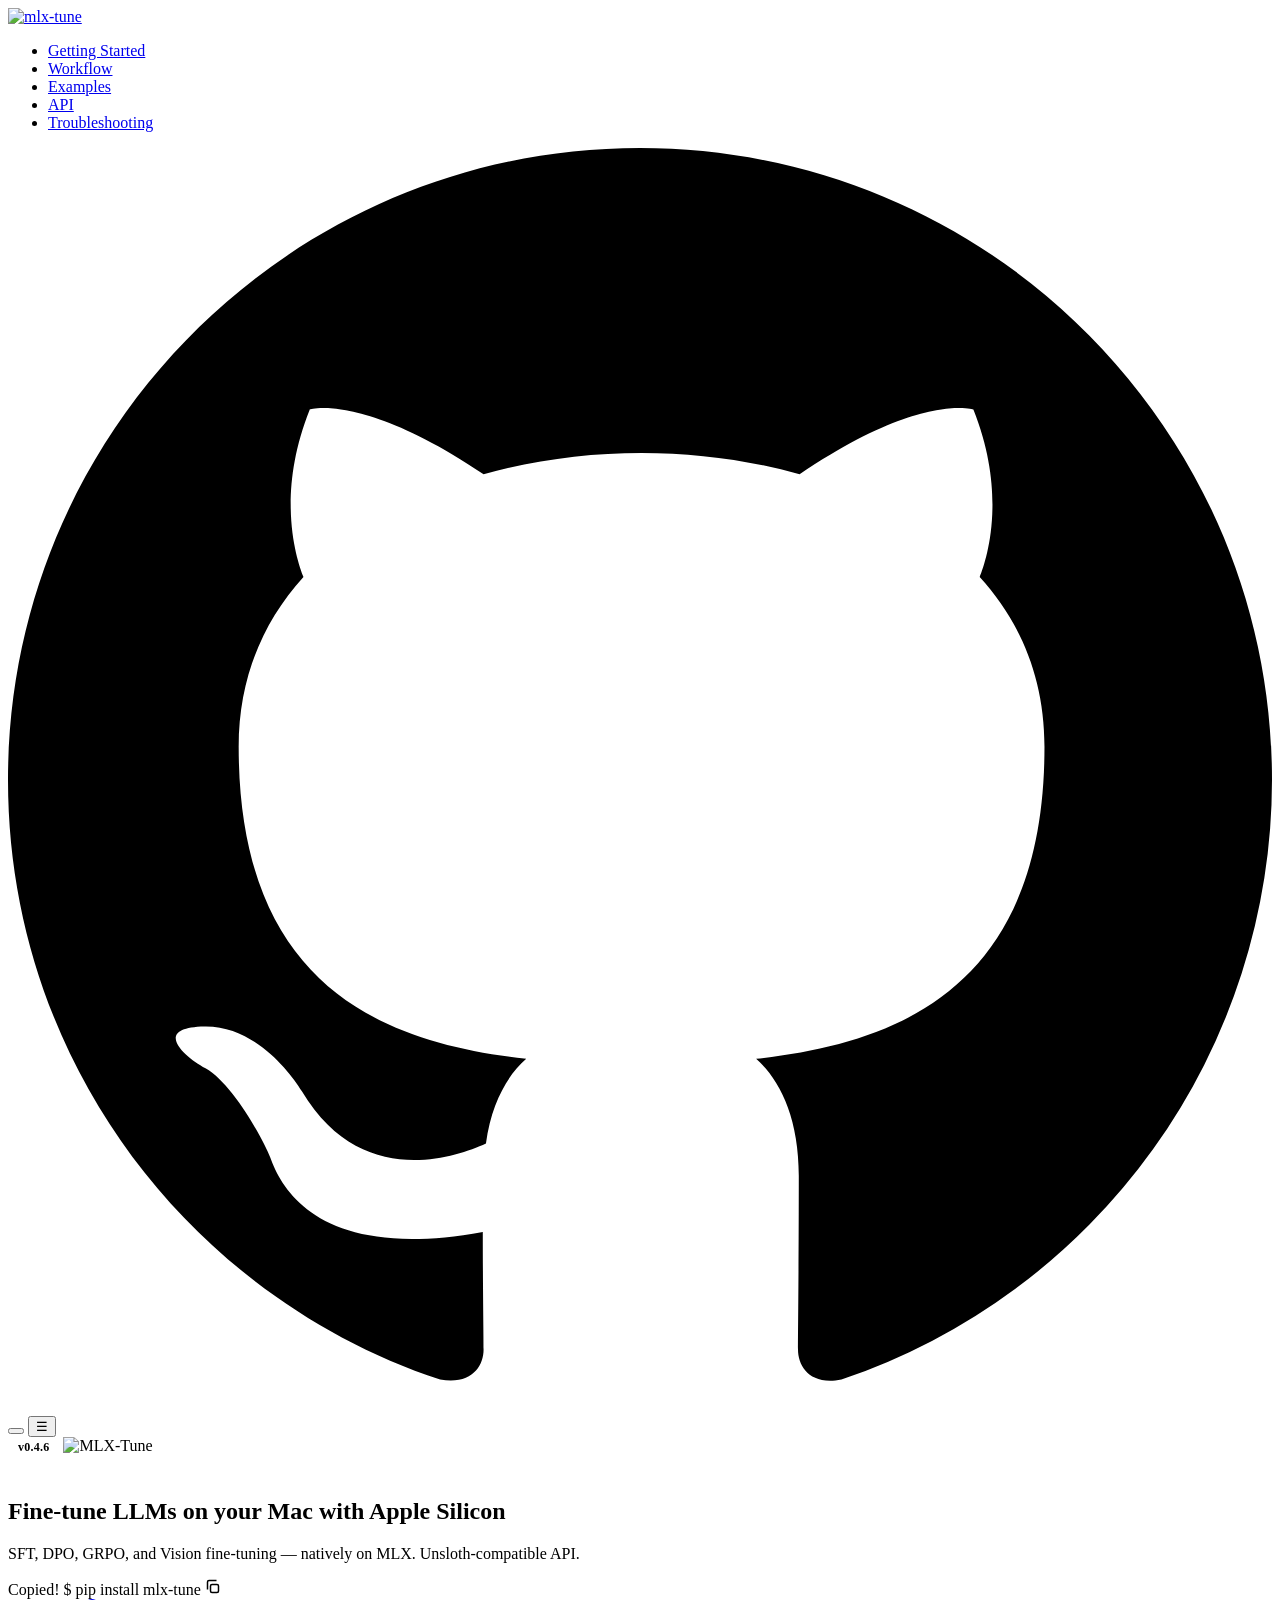
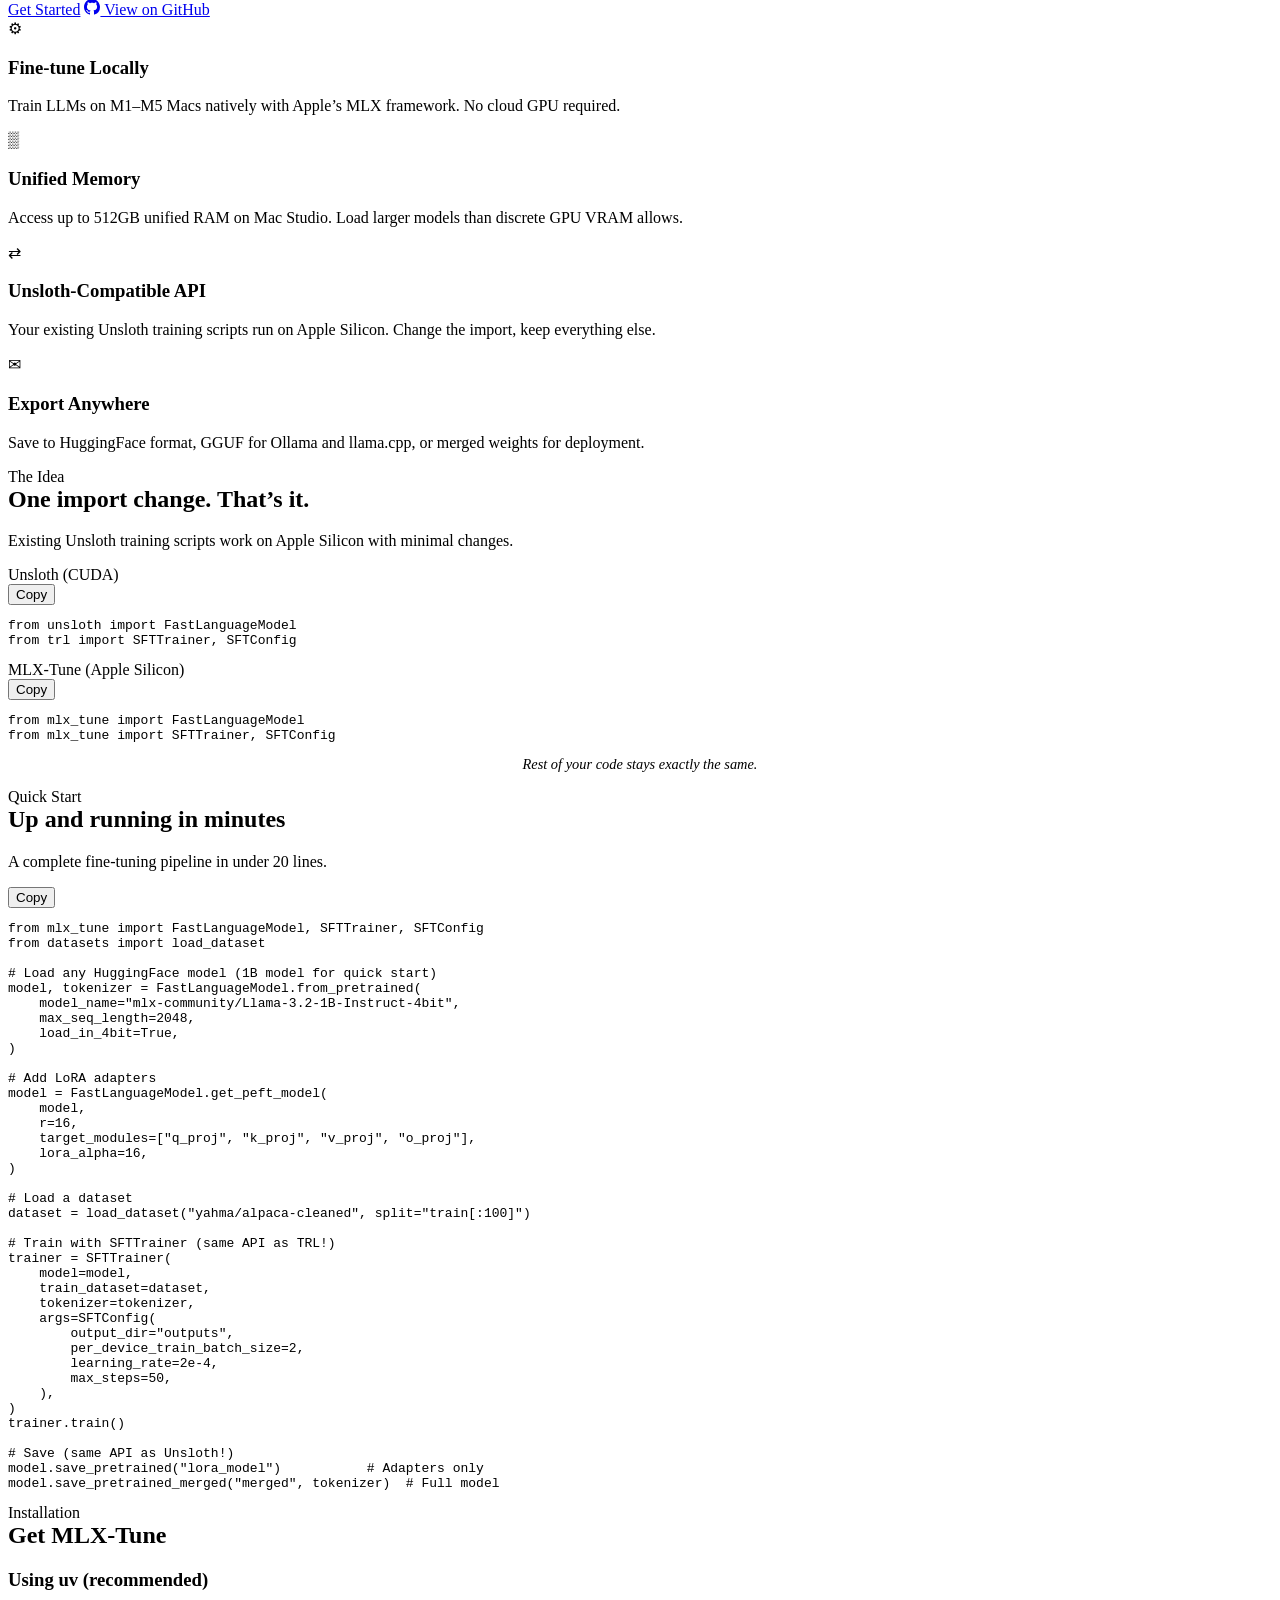
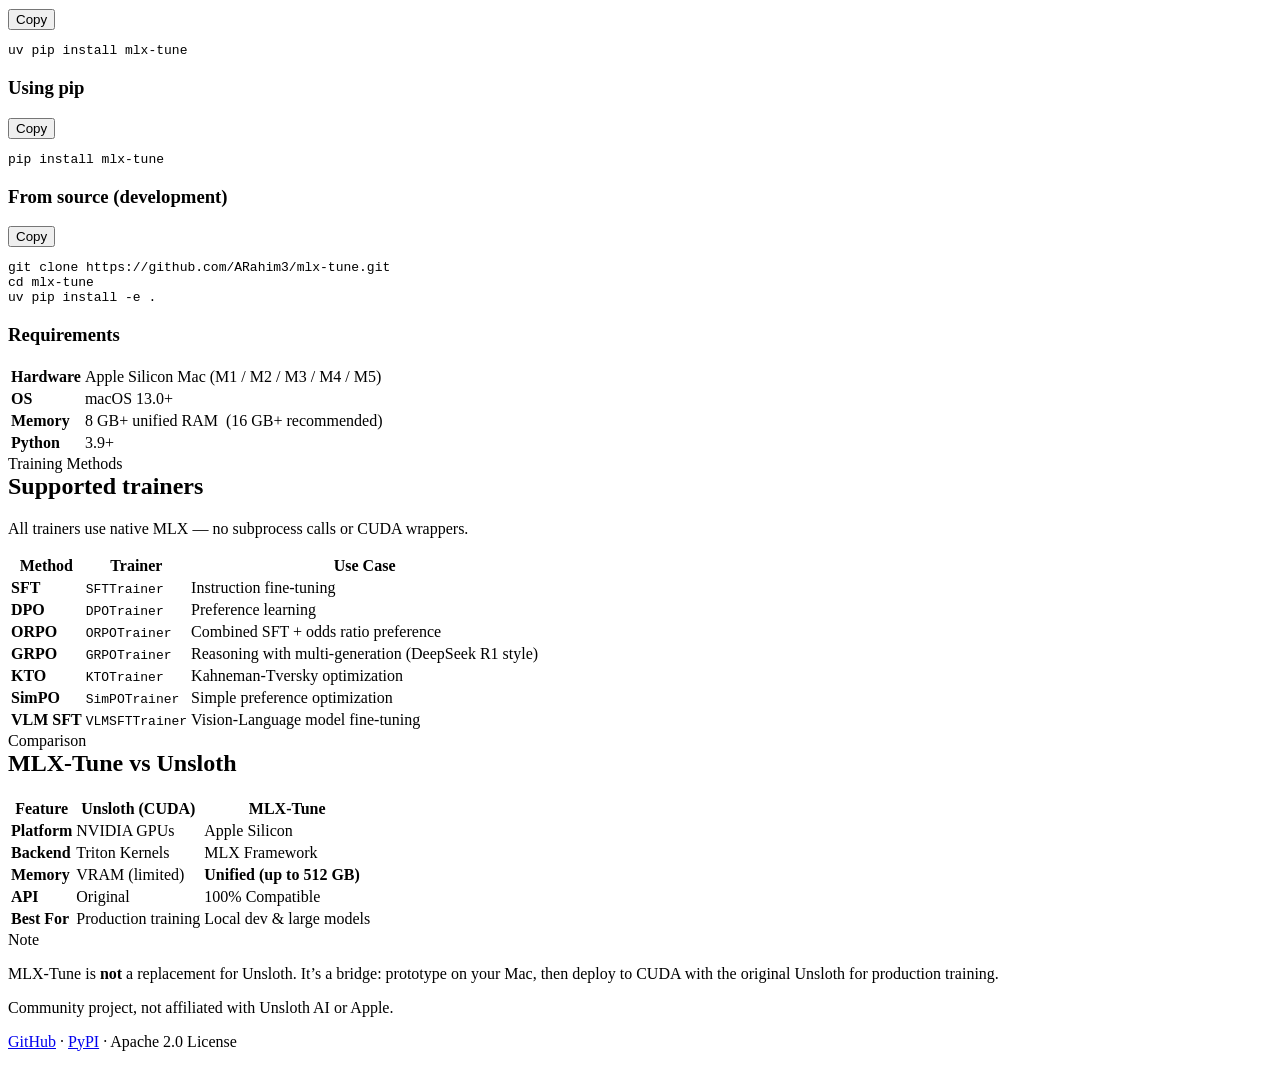
==== docs/index.html @ 7bd2d17c "VLM Save/Load Fix - issue #9" ====
<!DOCTYPE html>
<html lang="en" data-theme="light">
<head>
  <meta charset="UTF-8">
  <meta name="viewport" content="width=device-width, initial-scale=1.0">
  <title>MLX-Tune &mdash; Fine-tune LLMs on Apple Silicon</title>
  <meta name="description" content="Fine-tune LLMs on Apple Silicon with MLX. SFT, DPO, GRPO, and Vision training. Unsloth-compatible API.">

  <!-- Favicon: bold "m" in SVG -->
  <link rel="icon" href="data:image/svg+xml,<svg xmlns='http://www.w3.org/2000/svg' viewBox='0 0 32 32'><rect width='32' height='32' rx='6' fill='%230d1117'/><text x='50%25' y='73%25' text-anchor='middle' font-family='system-ui,-apple-system,sans-serif' font-weight='900' font-size='22' fill='%23e6edf3'>m</text></svg>">
  <link rel="apple-touch-icon" href="assets/img/logo.png">

  <!-- Open Graph / Social -->
  <meta property="og:type" content="website">
  <meta property="og:title" content="MLX-Tune - Fine-tune LLMs on Apple Silicon">
  <meta property="og:description" content="Fine-tune LLMs on Apple Silicon with MLX. SFT, DPO, GRPO, and Vision training. Unsloth-compatible API.">
  <meta property="og:image" content="https://arahim3.github.io/mlx-tune/assets/img/og-image.png">
  <meta property="og:url" content="https://arahim3.github.io/mlx-tune/">
  <meta name="twitter:card" content="summary_large_image">
  <meta name="twitter:title" content="MLX-Tune - Fine-tune LLMs on Apple Silicon">
  <meta name="twitter:description" content="Fine-tune LLMs on Apple Silicon with MLX. SFT, DPO, GRPO, and Vision training.">
  <meta name="twitter:image" content="https://arahim3.github.io/mlx-tune/assets/img/og-image.png">

  <!-- Fonts -->
  <link rel="preconnect" href="https://fonts.googleapis.com">
  <link rel="preconnect" href="https://fonts.gstatic.com" crossorigin>
  <link href="https://fonts.googleapis.com/css2?family=Inter:wght@400;600;700&display=swap" rel="stylesheet">

  <!-- Styles -->
  <link rel="stylesheet" href="assets/css/prism-dark.css">
  <link rel="stylesheet" href="assets/css/style.css">

  <style>
    /* --- Page-specific hero enhancements --- */
    .hero-glow {
      position: relative;
      overflow: hidden;
    }
    .hero-glow::before {
      content: '';
      position: absolute;
      top: -120px;
      left: 50%;
      transform: translateX(-50%);
      width: 600px;
      height: 400px;
      background: radial-gradient(ellipse, var(--accent-subtle) 0%, transparent 70%);
      pointer-events: none;
      opacity: 0.6;
    }
    [data-theme="dark"] .hero-glow::before {
      opacity: 0.4;
      width: 800px;
      height: 500px;
      background: radial-gradient(ellipse, rgba(88, 166, 255, 0.06) 0%, transparent 70%);
    }

    .hero-version {
      display: inline-block;
      font-size: 0.75rem;
      font-weight: 600;
      padding: 3px 10px;
      border-radius: 20px;
      background: var(--accent-subtle);
      color: var(--accent);
      margin-bottom: 20px;
      letter-spacing: 0.02em;
    }

    .hero-install-prefix {
      color: var(--text-muted);
      user-select: none;
    }

    /* --- Section divider styling --- */
    .section-divider {
      width: 48px;
      height: 2px;
      background: var(--accent);
      border: none;
      margin: 0 0 24px;
      border-radius: 1px;
      opacity: 0.5;
    }

    /* --- Training methods status dot --- */
    .status-dot {
      display: inline-block;
      width: 8px;
      height: 8px;
      border-radius: 50%;
      background: #2ea043;
      margin-right: 6px;
      vertical-align: middle;
    }

    /* --- Comparison table highlight --- */
    .comparison-highlight {
      color: var(--accent);
      font-weight: 600;
    }

    /* --- Import note styling --- */
    .import-note {
      text-align: center;
      font-size: 0.9rem;
      color: var(--text-muted);
      margin-top: 8px;
      font-style: italic;
    }
  </style>
</head>
<body>

  <!-- ===== Navigation ===== -->
  <nav class="top-nav">
    <div class="nav-inner">
      <a href="index.html" class="nav-logo">
        <img src="assets/img/logo.png" alt="mlx-tune">
      </a>

      <ul class="nav-links">
        <li><a href="index.html" class="active">Getting Started</a></li>
        <li><a href="workflow.html">Workflow</a></li>
        <li><a href="examples.html">Examples</a></li>
        <li><a href="api.html">API</a></li>
        <li><a href="troubleshooting.html">Troubleshooting</a></li>
      </ul>

      <div class="nav-right">
        <a href="https://github.com/ARahim3/mlx-tune" class="github-link" target="_blank" rel="noopener" aria-label="GitHub">
          <svg viewBox="0 0 16 16" aria-hidden="true"><path d="M8 0C3.58 0 0 3.58 0 8c0 3.54 2.29 6.53 5.47 7.59.4.07.55-.17.55-.38 0-.19-.01-.82-.01-1.49-2.01.37-2.53-.49-2.69-.94-.09-.23-.48-.94-.82-1.13-.28-.15-.68-.52-.01-.53.63-.01 1.08.58 1.23.82.72 1.21 1.87.87 2.33.66.07-.52.28-.87.51-1.07-1.78-.2-3.64-.89-3.64-3.95 0-.87.31-1.59.82-2.15-.08-.2-.36-1.02.08-2.12 0 0 .67-.21 2.2.82.64-.18 1.32-.27 2-.27.68 0 1.36.09 2 .27 1.53-1.04 2.2-.82 2.2-.82.44 1.1.16 1.92.08 2.12.51.56.82 1.27.82 2.15 0 3.07-1.87 3.75-3.65 3.95.29.25.54.73.54 1.48 0 1.07-.01 1.93-.01 2.2 0 .21.15.46.55.38A8.013 8.013 0 0016 8c0-4.42-3.58-8-8-8z"/></svg>
        </a>
        <button class="theme-toggle" aria-label="Toggle theme"></button>
        <button class="mobile-toggle" aria-label="Menu">&#9776;</button>
      </div>
    </div>
  </nav>

  <!-- ===== Main Content ===== -->
  <div class="page-wrapper">
    <main class="content full-width">

      <!-- ===== Hero ===== -->
      <section class="hero hero-glow">
        <span class="hero-version">v0.4.6</span>
        <img src="assets/img/logo.png" alt="MLX-Tune" class="hero-logo">
        <h1 class="hero-tagline">Fine-tune LLMs on your Mac with Apple Silicon</h1>
        <p class="hero-subtitle">SFT, DPO, GRPO, and Vision fine-tuning &mdash; natively on MLX. Unsloth-compatible API.</p>

        <div class="hero-install" data-copy="pip install mlx-tune" role="button" tabindex="0" aria-label="Copy install command">
          <span class="copied-tooltip">Copied!</span>
          <span class="hero-install-prefix">$</span>
          <span>pip install mlx-tune</span>
          <svg class="copy-icon" width="16" height="16" viewBox="0 0 16 16" fill="none" stroke="currentColor" stroke-width="1.5"><rect x="5.5" y="5.5" width="8" height="8" rx="1.5"/><path d="M2.5 10.5V3a1.5 1.5 0 011.5-1.5h7.5"/></svg>
        </div>

        <div class="hero-buttons">
          <a href="#quick-start" class="btn btn-primary">Get Started</a>
          <a href="https://github.com/ARahim3/mlx-tune" class="btn btn-secondary" target="_blank" rel="noopener">
            <svg width="16" height="16" viewBox="0 0 16 16" fill="currentColor"><path d="M8 0C3.58 0 0 3.58 0 8c0 3.54 2.29 6.53 5.47 7.59.4.07.55-.17.55-.38 0-.19-.01-.82-.01-1.49-2.01.37-2.53-.49-2.69-.94-.09-.23-.48-.94-.82-1.13-.28-.15-.68-.52-.01-.53.63-.01 1.08.58 1.23.82.72 1.21 1.87.87 2.33.66.07-.52.28-.87.51-1.07-1.78-.2-3.64-.89-3.64-3.95 0-.87.31-1.59.82-2.15-.08-.2-.36-1.02.08-2.12 0 0 .67-.21 2.2.82.64-.18 1.32-.27 2-.27.68 0 1.36.09 2 .27 1.53-1.04 2.2-.82 2.2-.82.44 1.1.16 1.92.08 2.12.51.56.82 1.27.82 2.15 0 3.07-1.87 3.75-3.65 3.95.29.25.54.73.54 1.48 0 1.07-.01 1.93-.01 2.2 0 .21.15.46.55.38A8.013 8.013 0 0016 8c0-4.42-3.58-8-8-8z"/></svg>
            View on GitHub
          </a>
        </div>
      </section>

      <!-- ===== Feature Cards ===== -->
      <div class="features">
        <div class="feature-card">
          <div class="feature-icon">&#9881;</div>
          <h3>Fine-tune Locally</h3>
          <p>Train LLMs on M1&ndash;M5 Macs natively with Apple&rsquo;s MLX framework. No cloud GPU required.</p>
        </div>
        <div class="feature-card">
          <div class="feature-icon">&#9618;</div>
          <h3>Unified Memory</h3>
          <p>Access up to 512GB unified RAM on Mac Studio. Load larger models than discrete GPU VRAM allows.</p>
        </div>
        <div class="feature-card">
          <div class="feature-icon">&#8644;</div>
          <h3>Unsloth-Compatible API</h3>
          <p>Your existing Unsloth training scripts run on Apple Silicon. Change the import, keep everything else.</p>
        </div>
        <div class="feature-card">
          <div class="feature-icon">&#9993;</div>
          <h3>Export Anywhere</h3>
          <p>Save to HuggingFace format, GGUF for Ollama and llama.cpp, or merged weights for deployment.</p>
        </div>
      </div>

      <!-- ===== Import Comparison ===== -->
      <section class="section">
        <div class="section-label">The Idea</div>
        <h2 style="margin-top: 0;">One import change. That&rsquo;s it.</h2>
        <p>Existing Unsloth training scripts work on Apple Silicon with minimal changes.</p>

        <div class="code-compare">
          <div class="code-compare-panel">
            <div class="code-compare-label">Unsloth (CUDA)</div>
            <div class="code-block-wrapper">
              <button class="copy-btn">Copy</button>
              <pre><code class="language-python">from unsloth import FastLanguageModel
from trl import SFTTrainer, SFTConfig</code></pre>
            </div>
          </div>
          <div class="code-compare-panel">
            <div class="code-compare-label">MLX-Tune (Apple Silicon)</div>
            <div class="code-block-wrapper">
              <button class="copy-btn">Copy</button>
              <pre><code class="language-python">from mlx_tune import FastLanguageModel
from mlx_tune import SFTTrainer, SFTConfig</code></pre>
            </div>
          </div>
        </div>
        <p class="import-note">Rest of your code stays exactly the same.</p>
      </section>

      <!-- ===== Quick Start ===== -->
      <section class="section" id="quick-start">
        <div class="section-label">Quick Start</div>
        <h2 style="margin-top: 0;">Up and running in minutes</h2>
        <p>A complete fine-tuning pipeline in under 20 lines.</p>

        <div class="code-block-wrapper">
          <button class="copy-btn">Copy</button>
          <pre><code class="language-python">from mlx_tune import FastLanguageModel, SFTTrainer, SFTConfig
from datasets import load_dataset

# Load any HuggingFace model (1B model for quick start)
model, tokenizer = FastLanguageModel.from_pretrained(
    model_name="mlx-community/Llama-3.2-1B-Instruct-4bit",
    max_seq_length=2048,
    load_in_4bit=True,
)

# Add LoRA adapters
model = FastLanguageModel.get_peft_model(
    model,
    r=16,
    target_modules=["q_proj", "k_proj", "v_proj", "o_proj"],
    lora_alpha=16,
)

# Load a dataset
dataset = load_dataset("yahma/alpaca-cleaned", split="train[:100]")

# Train with SFTTrainer (same API as TRL!)
trainer = SFTTrainer(
    model=model,
    train_dataset=dataset,
    tokenizer=tokenizer,
    args=SFTConfig(
        output_dir="outputs",
        per_device_train_batch_size=2,
        learning_rate=2e-4,
        max_steps=50,
    ),
)
trainer.train()

# Save (same API as Unsloth!)
model.save_pretrained("lora_model")           # Adapters only
model.save_pretrained_merged("merged", tokenizer)  # Full model</code></pre>
        </div>
      </section>

      <!-- ===== Installation ===== -->
      <section class="section" id="installation">
        <div class="section-label">Installation</div>
        <h2 style="margin-top: 0;">Get MLX-Tune</h2>

        <h3>Using uv (recommended)</h3>
        <div class="code-block-wrapper">
          <button class="copy-btn">Copy</button>
          <pre><code class="language-bash">uv pip install mlx-tune</code></pre>
        </div>

        <h3>Using pip</h3>
        <div class="code-block-wrapper">
          <button class="copy-btn">Copy</button>
          <pre><code class="language-bash">pip install mlx-tune</code></pre>
        </div>

        <h3>From source (development)</h3>
        <div class="code-block-wrapper">
          <button class="copy-btn">Copy</button>
          <pre><code class="language-bash">git clone https://github.com/ARahim3/mlx-tune.git
cd mlx-tune
uv pip install -e .</code></pre>
        </div>

        <h3>Requirements</h3>
        <table>
          <tbody>
            <tr><td><strong>Hardware</strong></td><td>Apple Silicon Mac (M1 / M2 / M3 / M4 / M5)</td></tr>
            <tr><td><strong>OS</strong></td><td>macOS 13.0+</td></tr>
            <tr><td><strong>Memory</strong></td><td>8 GB+ unified RAM &nbsp;(16 GB+ recommended)</td></tr>
            <tr><td><strong>Python</strong></td><td>3.9+</td></tr>
          </tbody>
        </table>
      </section>

      <!-- ===== Training Methods ===== -->
      <section class="section" id="training-methods">
        <div class="section-label">Training Methods</div>
        <h2 style="margin-top: 0;">Supported trainers</h2>
        <p>All trainers use native MLX &mdash; no subprocess calls or CUDA wrappers.</p>

        <table>
          <thead>
            <tr>
              <th>Method</th>
              <th>Trainer</th>
              <th>Use Case</th>
            </tr>
          </thead>
          <tbody>
            <tr>
              <td><strong>SFT</strong></td>
              <td><code>SFTTrainer</code></td>
              <td>Instruction fine-tuning</td>
            </tr>
            <tr>
              <td><strong>DPO</strong></td>
              <td><code>DPOTrainer</code></td>
              <td>Preference learning</td>
            </tr>
            <tr>
              <td><strong>ORPO</strong></td>
              <td><code>ORPOTrainer</code></td>
              <td>Combined SFT + odds ratio preference</td>
            </tr>
            <tr>
              <td><strong>GRPO</strong></td>
              <td><code>GRPOTrainer</code></td>
              <td>Reasoning with multi-generation (DeepSeek R1 style)</td>
            </tr>
            <tr>
              <td><strong>KTO</strong></td>
              <td><code>KTOTrainer</code></td>
              <td>Kahneman-Tversky optimization</td>
            </tr>
            <tr>
              <td><strong>SimPO</strong></td>
              <td><code>SimPOTrainer</code></td>
              <td>Simple preference optimization</td>
            </tr>
            <tr>
              <td><strong>VLM SFT</strong></td>
              <td><code>VLMSFTTrainer</code></td>
              <td>Vision-Language model fine-tuning</td>
            </tr>
          </tbody>
        </table>
      </section>

      <!-- ===== Comparison ===== -->
      <section class="section" id="comparison">
        <div class="section-label">Comparison</div>
        <h2 style="margin-top: 0;">MLX-Tune vs Unsloth</h2>

        <table>
          <thead>
            <tr>
              <th>Feature</th>
              <th>Unsloth (CUDA)</th>
              <th>MLX-Tune</th>
            </tr>
          </thead>
          <tbody>
            <tr>
              <td><strong>Platform</strong></td>
              <td>NVIDIA GPUs</td>
              <td>Apple Silicon</td>
            </tr>
            <tr>
              <td><strong>Backend</strong></td>
              <td>Triton Kernels</td>
              <td>MLX Framework</td>
            </tr>
            <tr>
              <td><strong>Memory</strong></td>
              <td>VRAM (limited)</td>
              <td class="comparison-highlight">Unified (up to 512 GB)</td>
            </tr>
            <tr>
              <td><strong>API</strong></td>
              <td>Original</td>
              <td>100% Compatible</td>
            </tr>
            <tr>
              <td><strong>Best For</strong></td>
              <td>Production training</td>
              <td>Local dev &amp; large models</td>
            </tr>
          </tbody>
        </table>

        <div class="callout">
          <div class="callout-title">Note</div>
          <p>MLX-Tune is <strong>not</strong> a replacement for Unsloth. It&rsquo;s a bridge: prototype on your Mac, then deploy to CUDA with the original Unsloth for production training.</p>
        </div>
      </section>

      <!-- ===== Footer ===== -->
      <footer class="footer">
        <p>Community project, not affiliated with Unsloth AI or Apple.</p>
        <p><a href="https://github.com/ARahim3/mlx-tune">GitHub</a> &middot; <a href="https://pypi.org/project/mlx-tune/">PyPI</a> &middot; Apache 2.0 License</p>
      </footer>

    </main>
  </div>

  <!-- ===== Scripts ===== -->
  <script src="assets/js/prism.min.js"></script>
  <script src="assets/js/prism-python.min.js"></script>
  <script src="assets/js/prism-bash.min.js"></script>
  <script src="assets/js/main.js"></script>
</body>
</html>
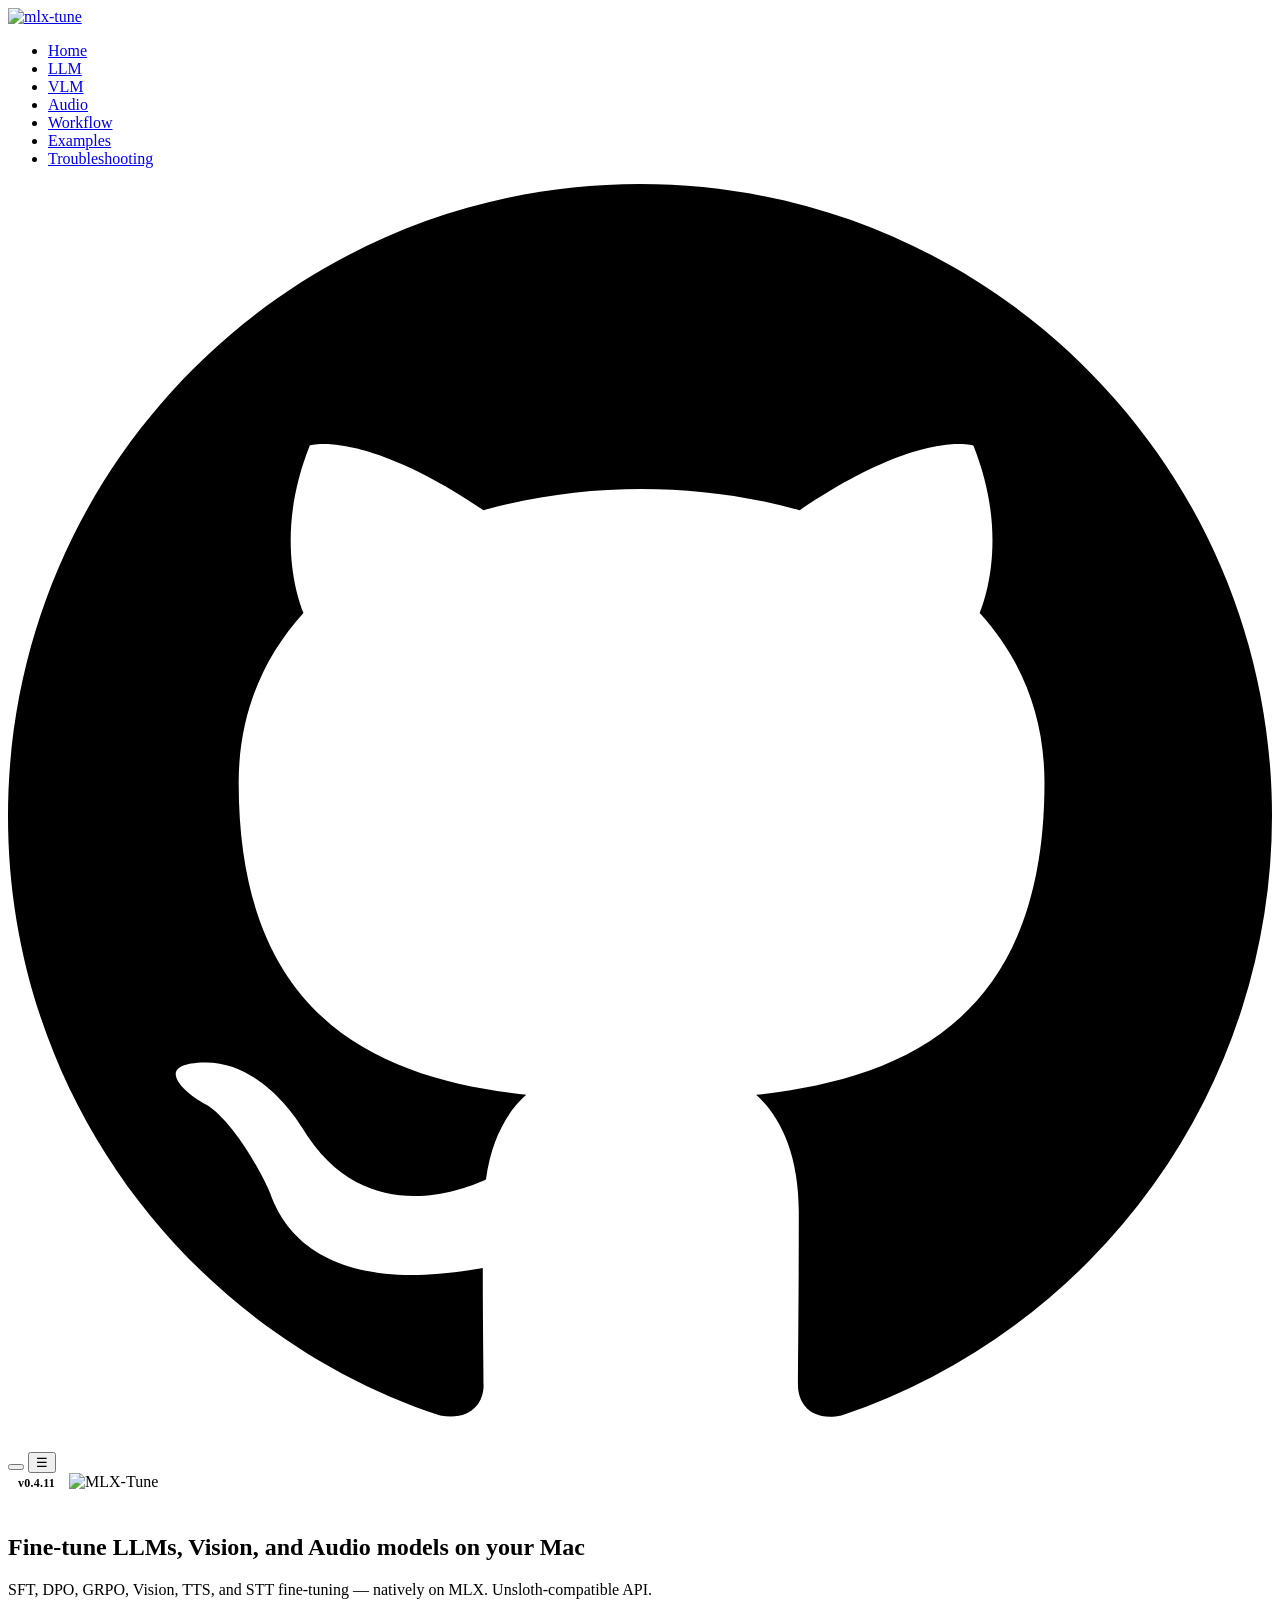
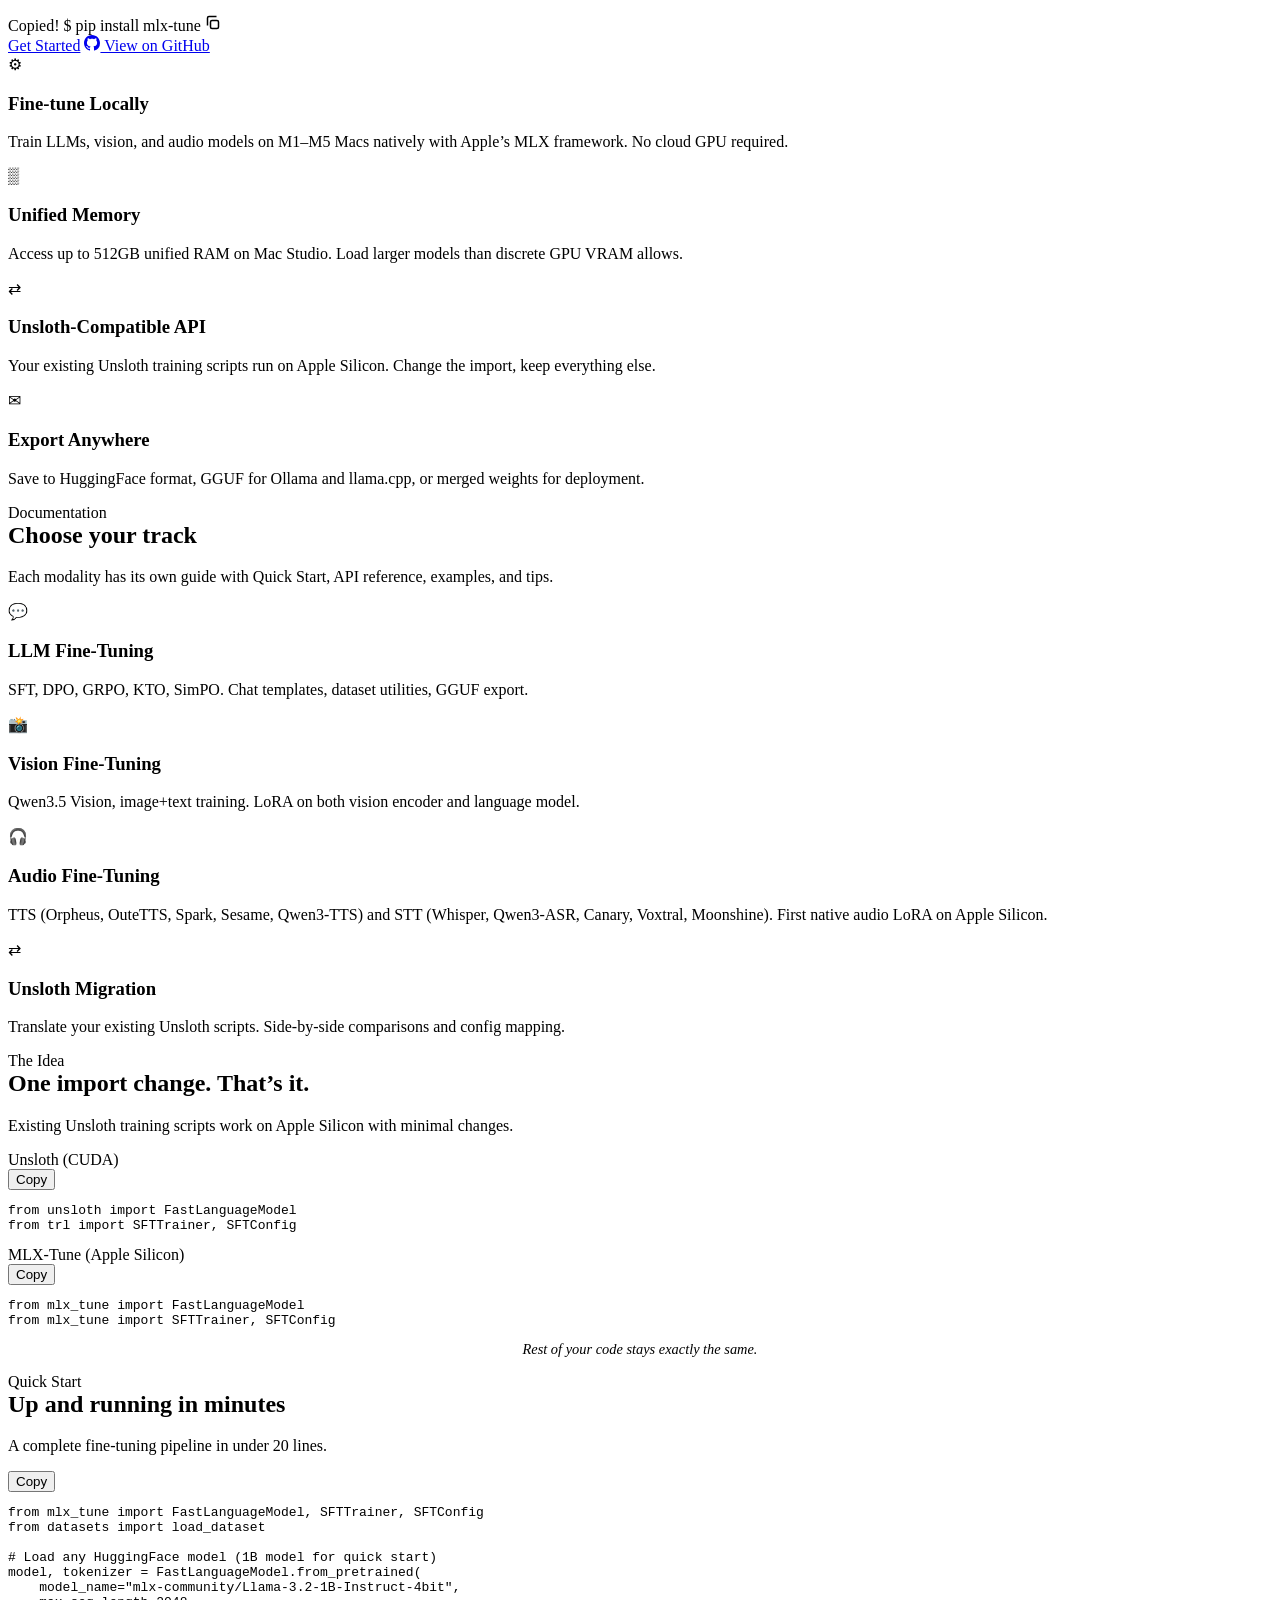
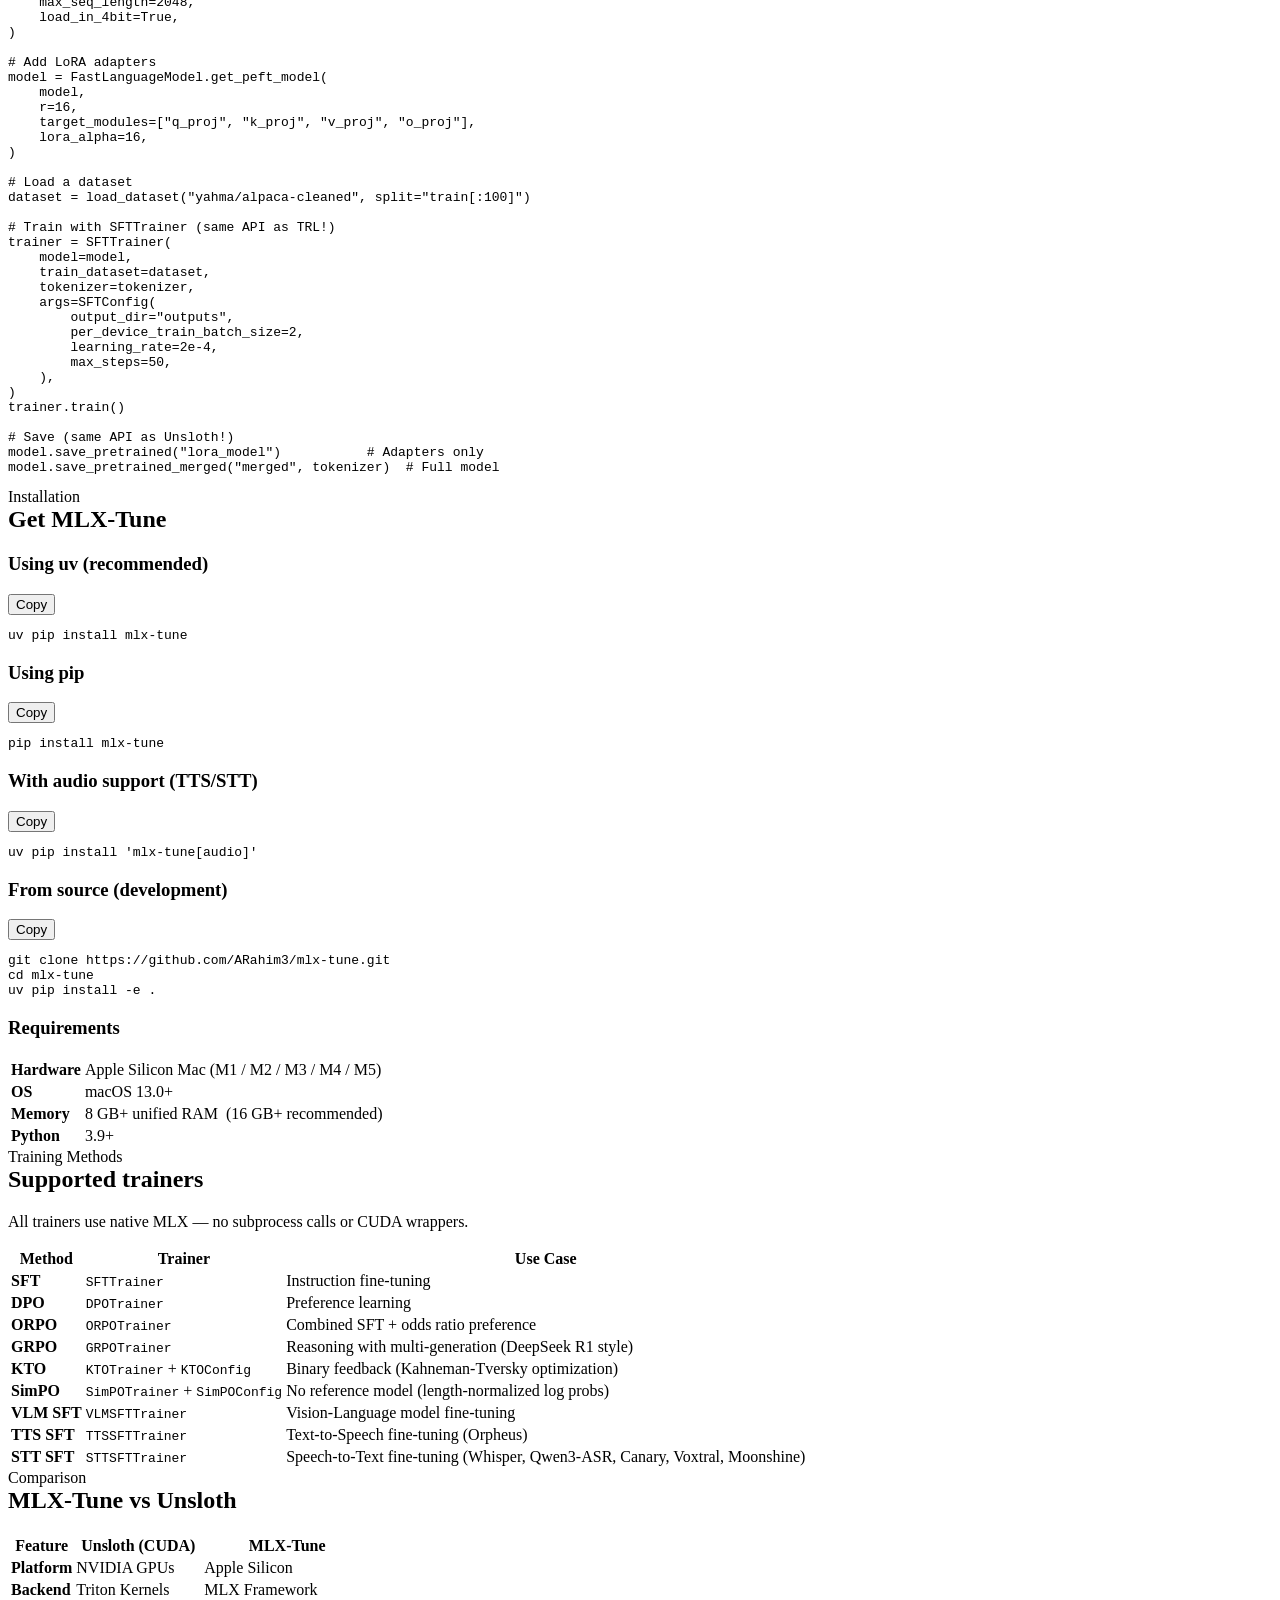
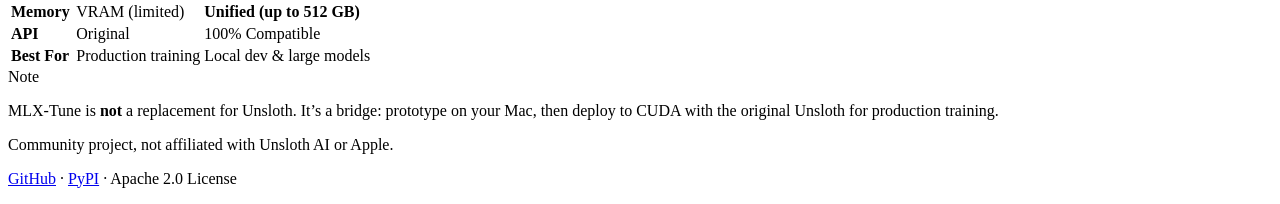
==== commit ce8d50d6: "End-to-End RL training w/ 5 examples" ====
--- a/docs/index.html
+++ b/docs/index.html
@@ -3,8 +3,8 @@
 <head>
   <meta charset="UTF-8">
   <meta name="viewport" content="width=device-width, initial-scale=1.0">
-  <title>MLX-Tune &mdash; Fine-tune LLMs on Apple Silicon</title>
-  <meta name="description" content="Fine-tune LLMs on Apple Silicon with MLX. SFT, DPO, GRPO, and Vision training. Unsloth-compatible API.">
+  <title>MLX-Tune &mdash; Fine-tune LLMs, Vision, and Audio models on Apple Silicon</title>
+  <meta name="description" content="Fine-tune LLMs, Vision, TTS, and STT models on Apple Silicon with MLX. Unsloth-compatible API.">
 
   <!-- Favicon: bold "m" in SVG -->
   <link rel="icon" href="data:image/svg+xml,<svg xmlns='http://www.w3.org/2000/svg' viewBox='0 0 32 32'><rect width='32' height='32' rx='6' fill='%230d1117'/><text x='50%25' y='73%25' text-anchor='middle' font-family='system-ui,-apple-system,sans-serif' font-weight='900' font-size='22' fill='%23e6edf3'>m</text></svg>">
@@ -12,13 +12,13 @@
 
   <!-- Open Graph / Social -->
   <meta property="og:type" content="website">
-  <meta property="og:title" content="MLX-Tune - Fine-tune LLMs on Apple Silicon">
-  <meta property="og:description" content="Fine-tune LLMs on Apple Silicon with MLX. SFT, DPO, GRPO, and Vision training. Unsloth-compatible API.">
+  <meta property="og:title" content="MLX-Tune - Fine-tune LLMs, Vision, and Audio models on Apple Silicon">
+  <meta property="og:description" content="Fine-tune LLMs, Vision, TTS, and STT models on Apple Silicon with MLX. Unsloth-compatible API.">
   <meta property="og:image" content="https://arahim3.github.io/mlx-tune/assets/img/og-image.png">
   <meta property="og:url" content="https://arahim3.github.io/mlx-tune/">
   <meta name="twitter:card" content="summary_large_image">
-  <meta name="twitter:title" content="MLX-Tune - Fine-tune LLMs on Apple Silicon">
-  <meta name="twitter:description" content="Fine-tune LLMs on Apple Silicon with MLX. SFT, DPO, GRPO, and Vision training.">
+  <meta name="twitter:title" content="MLX-Tune - Fine-tune LLMs, Vision, and Audio models on Apple Silicon">
+  <meta name="twitter:description" content="Fine-tune LLMs, Vision, TTS, and STT models on Apple Silicon with MLX.">
   <meta name="twitter:image" content="https://arahim3.github.io/mlx-tune/assets/img/og-image.png">
 
   <!-- Fonts -->
@@ -120,10 +120,12 @@
       </a>
 
       <ul class="nav-links">
-        <li><a href="index.html" class="active">Getting Started</a></li>
+        <li><a href="index.html" class="active">Home</a></li>
+        <li><a href="llm.html">LLM</a></li>
+        <li><a href="vlm.html">VLM</a></li>
+        <li><a href="audio.html">Audio</a></li>
         <li><a href="workflow.html">Workflow</a></li>
         <li><a href="examples.html">Examples</a></li>
-        <li><a href="api.html">API</a></li>
         <li><a href="troubleshooting.html">Troubleshooting</a></li>
       </ul>
 
@@ -143,10 +145,10 @@
 
       <!-- ===== Hero ===== -->
       <section class="hero hero-glow">
-        <span class="hero-version">v0.4.6</span>
+        <span class="hero-version">v0.4.11</span>
         <img src="assets/img/logo.png" alt="MLX-Tune" class="hero-logo">
-        <h1 class="hero-tagline">Fine-tune LLMs on your Mac with Apple Silicon</h1>
-        <p class="hero-subtitle">SFT, DPO, GRPO, and Vision fine-tuning &mdash; natively on MLX. Unsloth-compatible API.</p>
+        <h1 class="hero-tagline">Fine-tune LLMs, Vision, and Audio models on your Mac</h1>
+        <p class="hero-subtitle">SFT, DPO, GRPO, Vision, TTS, and STT fine-tuning &mdash; natively on MLX. Unsloth-compatible API.</p>
 
         <div class="hero-install" data-copy="pip install mlx-tune" role="button" tabindex="0" aria-label="Copy install command">
           <span class="copied-tooltip">Copied!</span>
@@ -169,7 +171,7 @@
         <div class="feature-card">
           <div class="feature-icon">&#9881;</div>
           <h3>Fine-tune Locally</h3>
-          <p>Train LLMs on M1&ndash;M5 Macs natively with Apple&rsquo;s MLX framework. No cloud GPU required.</p>
+          <p>Train LLMs, vision, and audio models on M1&ndash;M5 Macs natively with Apple&rsquo;s MLX framework. No cloud GPU required.</p>
         </div>
         <div class="feature-card">
           <div class="feature-icon">&#9618;</div>
@@ -187,6 +189,36 @@
           <p>Save to HuggingFace format, GGUF for Ollama and llama.cpp, or merged weights for deployment.</p>
         </div>
       </div>
+
+      <!-- ===== Track Cards ===== -->
+      <section class="section" id="tracks">
+        <div class="section-label">Documentation</div>
+        <h2 style="margin-top: 0;">Choose your track</h2>
+        <p>Each modality has its own guide with Quick Start, API reference, examples, and tips.</p>
+
+        <div class="features">
+          <a href="llm.html" class="feature-card" style="text-decoration:none; color:inherit; cursor:pointer;">
+            <div class="feature-icon">&#128172;</div>
+            <h3>LLM Fine-Tuning</h3>
+            <p>SFT, DPO, GRPO, KTO, SimPO. Chat templates, dataset utilities, GGUF export.</p>
+          </a>
+          <a href="vlm.html" class="feature-card" style="text-decoration:none; color:inherit; cursor:pointer;">
+            <div class="feature-icon">&#128248;</div>
+            <h3>Vision Fine-Tuning</h3>
+            <p>Qwen3.5 Vision, image+text training. LoRA on both vision encoder and language model.</p>
+          </a>
+          <a href="audio.html" class="feature-card" style="text-decoration:none; color:inherit; cursor:pointer;">
+            <div class="feature-icon">&#127911;</div>
+            <h3>Audio Fine-Tuning</h3>
+            <p>TTS (Orpheus, OuteTTS, Spark, Sesame, Qwen3-TTS) and STT (Whisper, Qwen3-ASR, Canary, Voxtral, Moonshine). First native audio LoRA on Apple Silicon.</p>
+          </a>
+          <a href="workflow.html" class="feature-card" style="text-decoration:none; color:inherit; cursor:pointer;">
+            <div class="feature-icon">&#8644;</div>
+            <h3>Unsloth Migration</h3>
+            <p>Translate your existing Unsloth scripts. Side-by-side comparisons and config mapping.</p>
+          </a>
+        </div>
+      </section>
 
       <!-- ===== Import Comparison ===== -->
       <section class="section">
@@ -281,6 +313,12 @@
           <pre><code class="language-bash">pip install mlx-tune</code></pre>
         </div>
 
+        <h3>With audio support (TTS/STT)</h3>
+        <div class="code-block-wrapper">
+          <button class="copy-btn">Copy</button>
+          <pre><code class="language-bash">uv pip install 'mlx-tune[audio]'</code></pre>
+        </div>
+
         <h3>From source (development)</h3>
         <div class="code-block-wrapper">
           <button class="copy-btn">Copy</button>
@@ -337,18 +375,28 @@
             </tr>
             <tr>
               <td><strong>KTO</strong></td>
-              <td><code>KTOTrainer</code></td>
-              <td>Kahneman-Tversky optimization</td>
+              <td><code>KTOTrainer</code> + <code>KTOConfig</code></td>
+              <td>Binary feedback (Kahneman-Tversky optimization)</td>
             </tr>
             <tr>
               <td><strong>SimPO</strong></td>
-              <td><code>SimPOTrainer</code></td>
-              <td>Simple preference optimization</td>
+              <td><code>SimPOTrainer</code> + <code>SimPOConfig</code></td>
+              <td>No reference model (length-normalized log probs)</td>
             </tr>
             <tr>
               <td><strong>VLM SFT</strong></td>
               <td><code>VLMSFTTrainer</code></td>
               <td>Vision-Language model fine-tuning</td>
+            </tr>
+            <tr>
+              <td><strong>TTS SFT</strong></td>
+              <td><code>TTSSFTTrainer</code></td>
+              <td>Text-to-Speech fine-tuning (Orpheus)</td>
+            </tr>
+            <tr>
+              <td><strong>STT SFT</strong></td>
+              <td><code>STTSFTTrainer</code></td>
+              <td>Speech-to-Text fine-tuning (Whisper, Qwen3-ASR, Canary, Voxtral, Moonshine)</td>
             </tr>
           </tbody>
         </table>
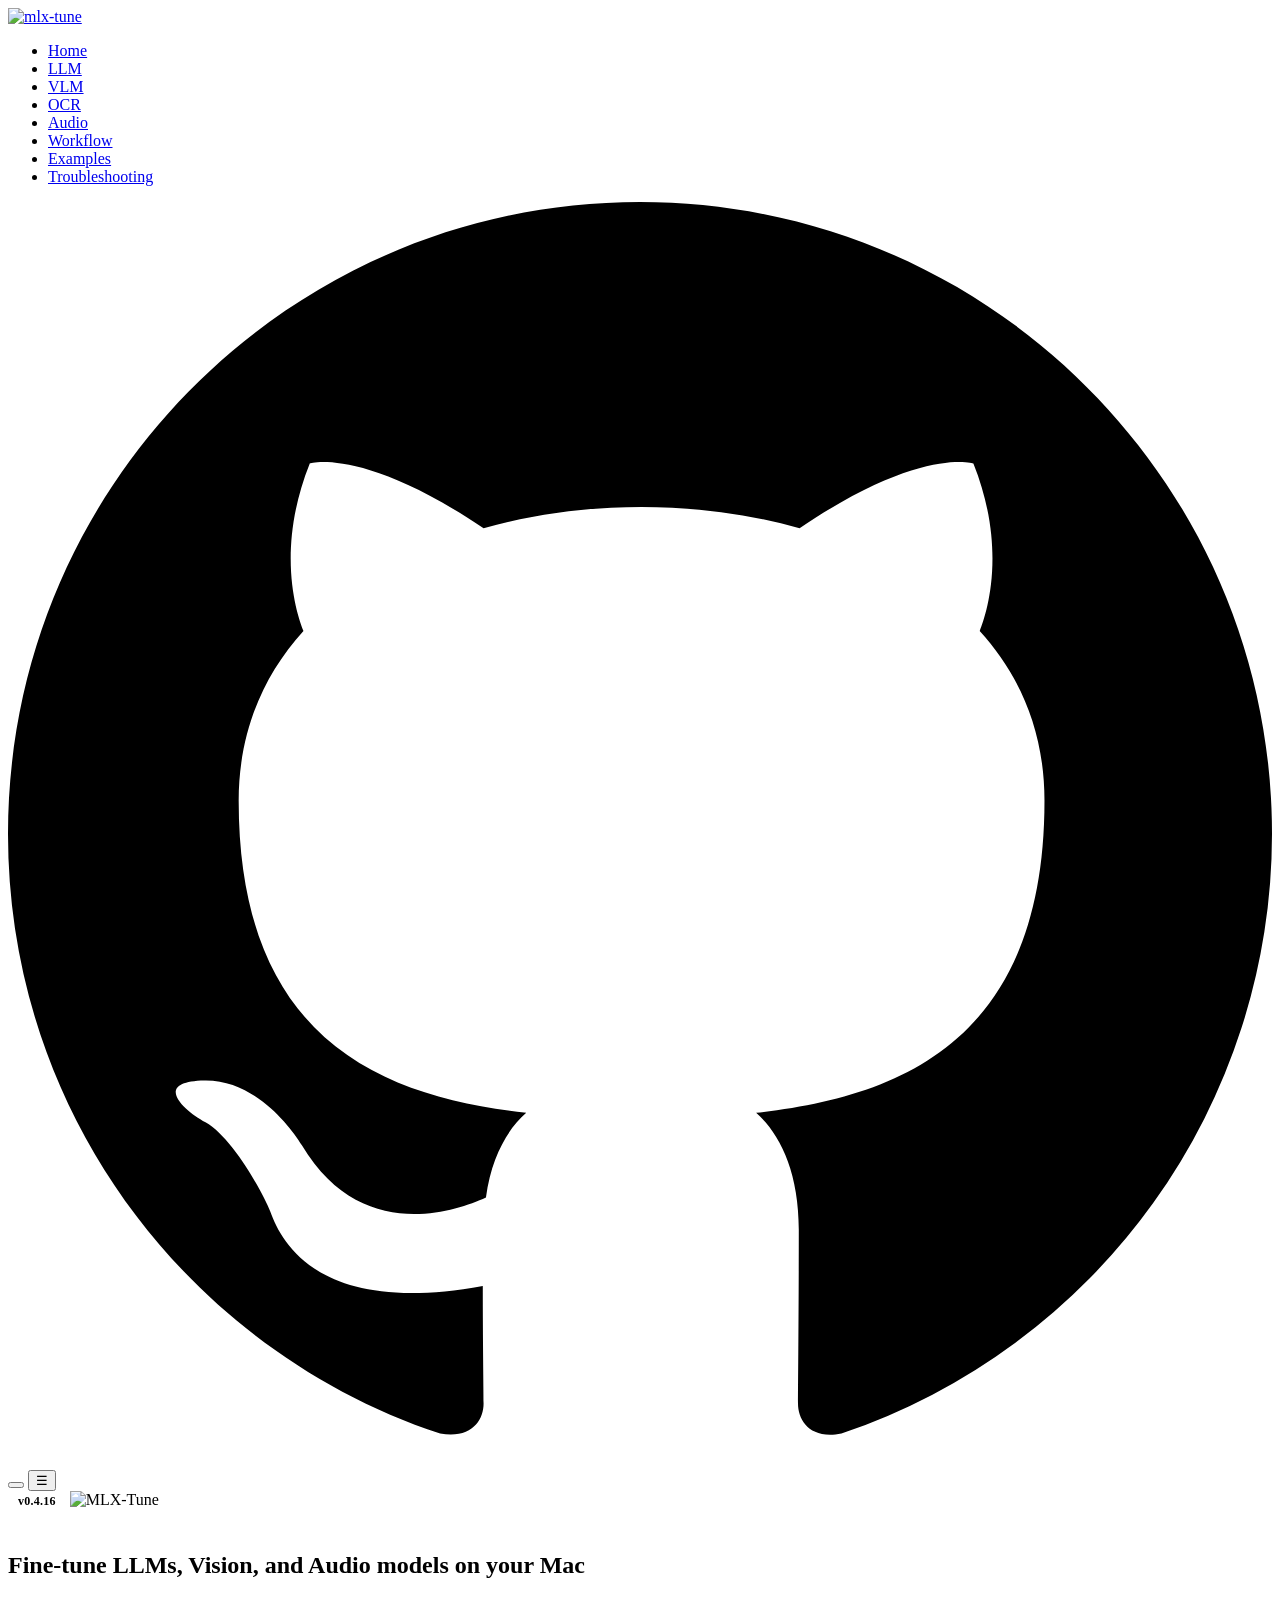
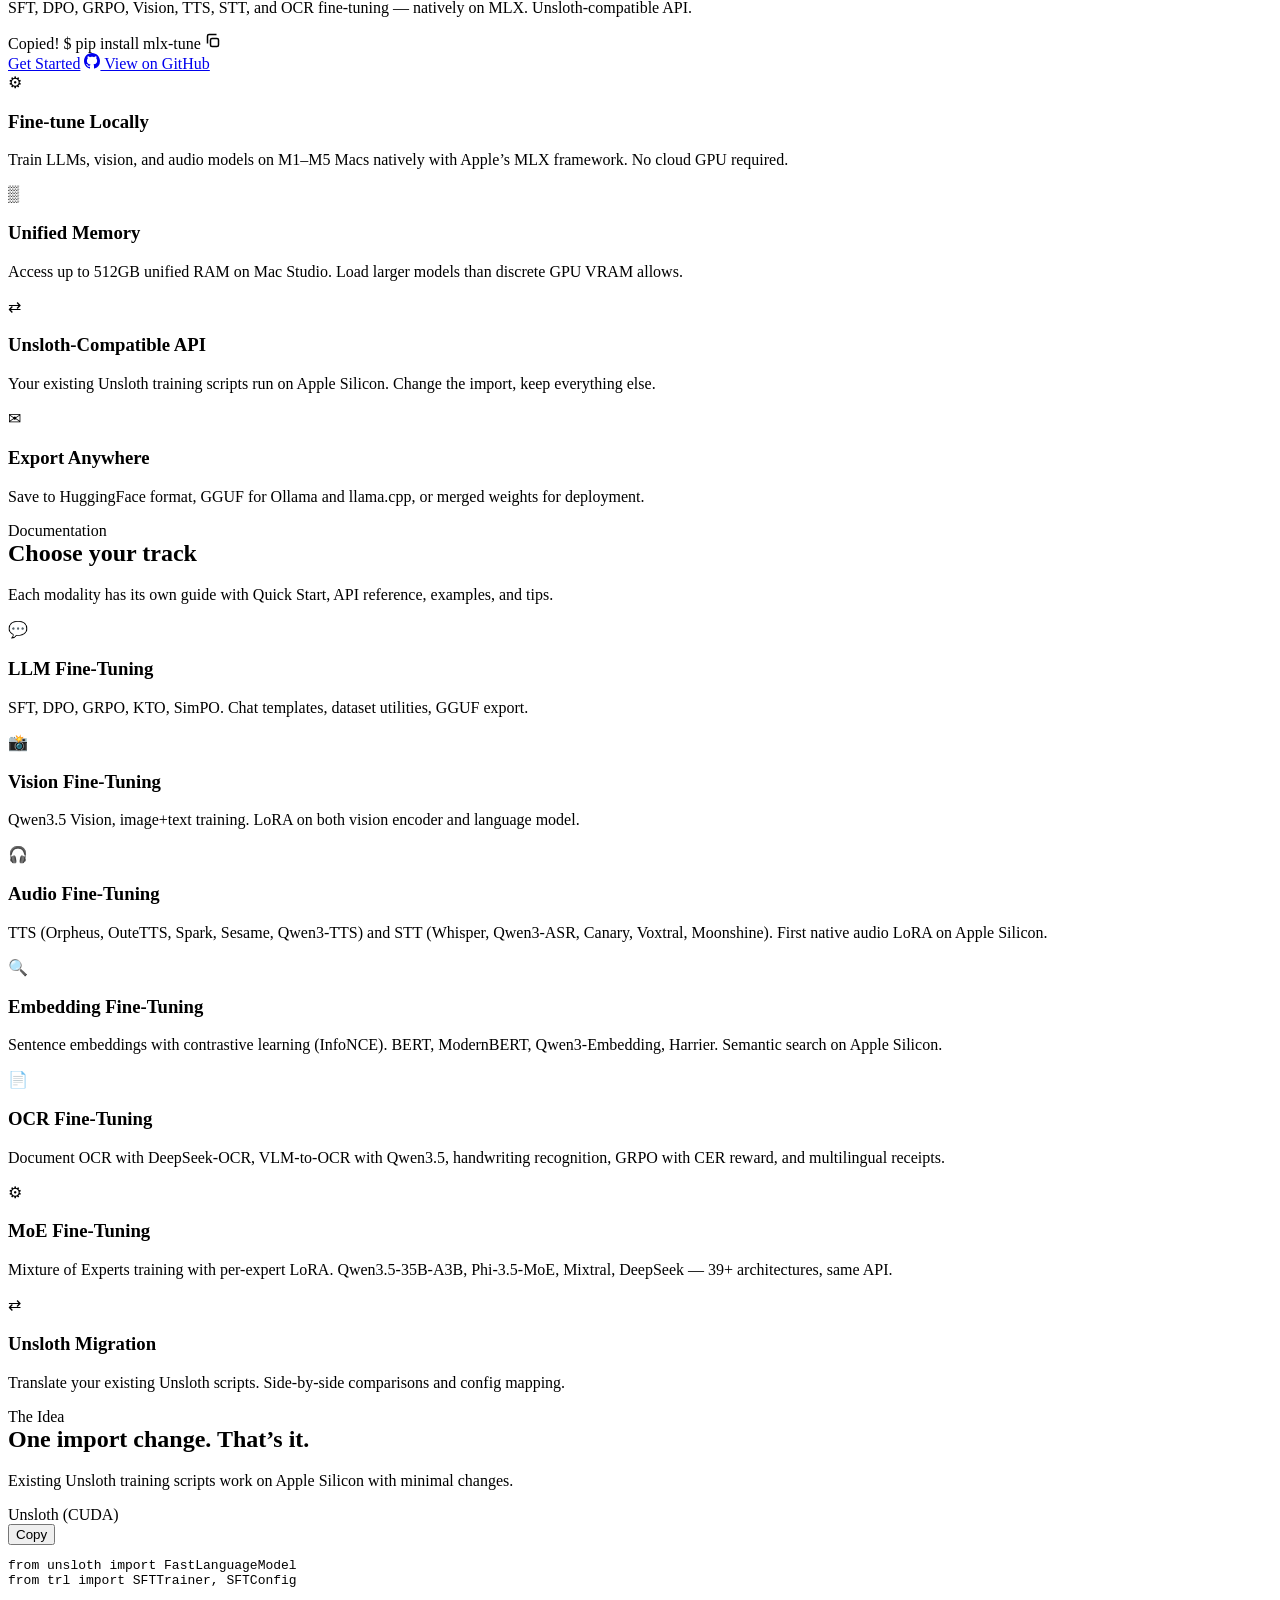
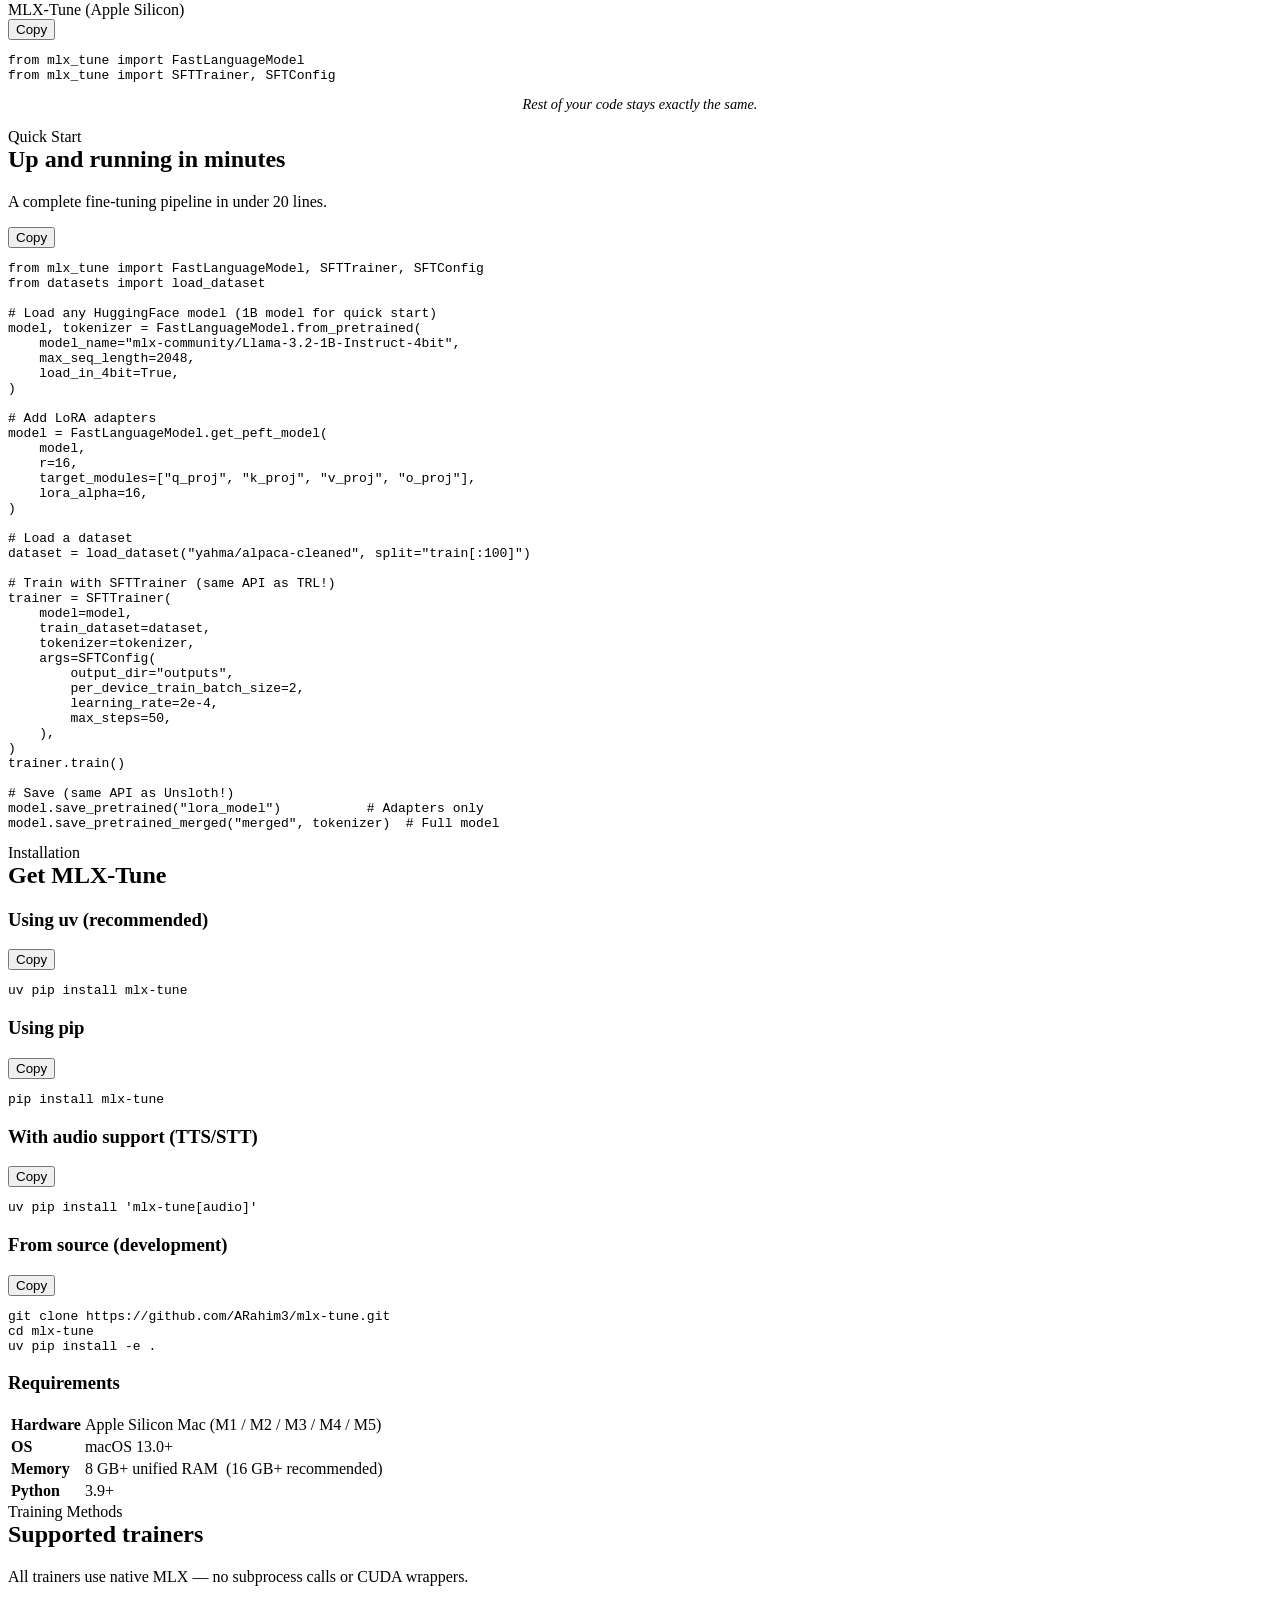
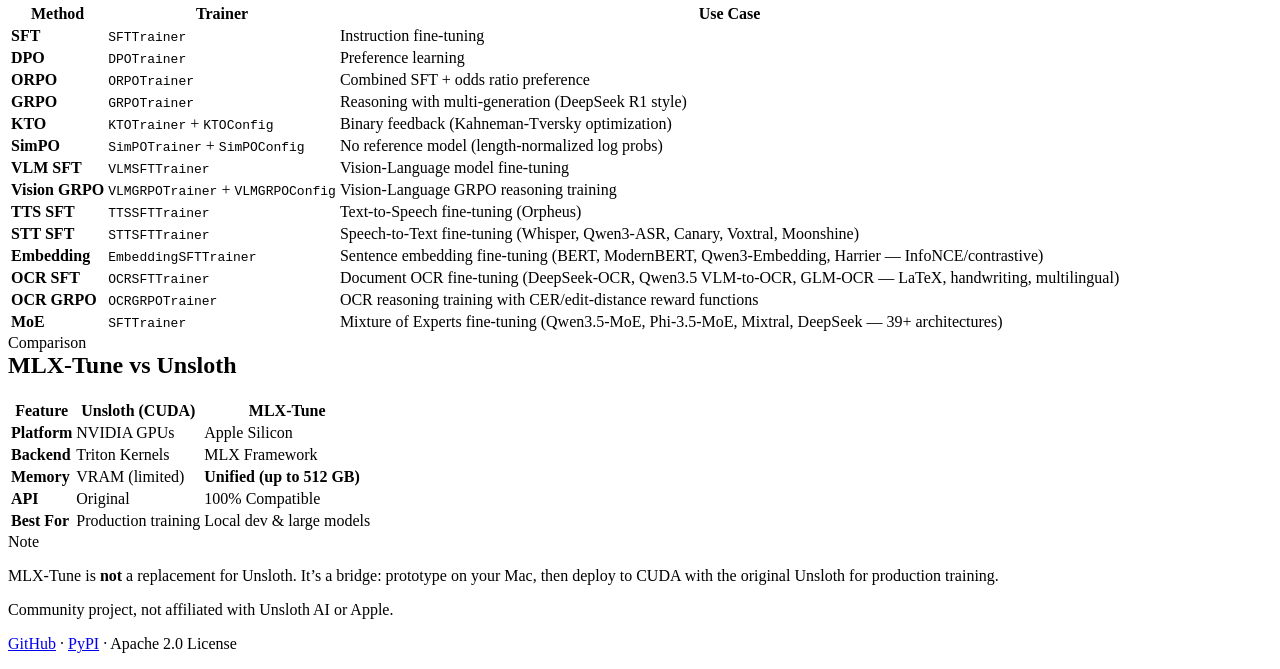
==== commit 3847f299: "Added OCR Fine-Tuning Support" ====
--- a/docs/index.html
+++ b/docs/index.html
@@ -3,8 +3,8 @@
 <head>
   <meta charset="UTF-8">
   <meta name="viewport" content="width=device-width, initial-scale=1.0">
-  <title>MLX-Tune &mdash; Fine-tune LLMs, Vision, and Audio models on Apple Silicon</title>
-  <meta name="description" content="Fine-tune LLMs, Vision, TTS, and STT models on Apple Silicon with MLX. Unsloth-compatible API.">
+  <title>MLX-Tune &mdash; Fine-tune LLMs, Vision, Audio, and OCR models on Apple Silicon</title>
+  <meta name="description" content="Fine-tune LLMs, Vision, TTS, STT, and OCR models on Apple Silicon with MLX. Unsloth-compatible API.">
 
   <!-- Favicon: bold "m" in SVG -->
   <link rel="icon" href="data:image/svg+xml,<svg xmlns='http://www.w3.org/2000/svg' viewBox='0 0 32 32'><rect width='32' height='32' rx='6' fill='%230d1117'/><text x='50%25' y='73%25' text-anchor='middle' font-family='system-ui,-apple-system,sans-serif' font-weight='900' font-size='22' fill='%23e6edf3'>m</text></svg>">
@@ -123,6 +123,7 @@
         <li><a href="index.html" class="active">Home</a></li>
         <li><a href="llm.html">LLM</a></li>
         <li><a href="vlm.html">VLM</a></li>
+        <li><a href="ocr.html">OCR</a></li>
         <li><a href="audio.html">Audio</a></li>
         <li><a href="workflow.html">Workflow</a></li>
         <li><a href="examples.html">Examples</a></li>
@@ -145,10 +146,10 @@
 
       <!-- ===== Hero ===== -->
       <section class="hero hero-glow">
-        <span class="hero-version">v0.4.11</span>
+        <span class="hero-version">v0.4.16</span>
         <img src="assets/img/logo.png" alt="MLX-Tune" class="hero-logo">
         <h1 class="hero-tagline">Fine-tune LLMs, Vision, and Audio models on your Mac</h1>
-        <p class="hero-subtitle">SFT, DPO, GRPO, Vision, TTS, and STT fine-tuning &mdash; natively on MLX. Unsloth-compatible API.</p>
+        <p class="hero-subtitle">SFT, DPO, GRPO, Vision, TTS, STT, and OCR fine-tuning &mdash; natively on MLX. Unsloth-compatible API.</p>
 
         <div class="hero-install" data-copy="pip install mlx-tune" role="button" tabindex="0" aria-label="Copy install command">
           <span class="copied-tooltip">Copied!</span>
@@ -211,6 +212,21 @@
             <div class="feature-icon">&#127911;</div>
             <h3>Audio Fine-Tuning</h3>
             <p>TTS (Orpheus, OuteTTS, Spark, Sesame, Qwen3-TTS) and STT (Whisper, Qwen3-ASR, Canary, Voxtral, Moonshine). First native audio LoRA on Apple Silicon.</p>
+          </a>
+          <a href="llm.html#embedding" class="feature-card" style="text-decoration:none; color:inherit; cursor:pointer;">
+            <div class="feature-icon">&#128269;</div>
+            <h3>Embedding Fine-Tuning</h3>
+            <p>Sentence embeddings with contrastive learning (InfoNCE). BERT, ModernBERT, Qwen3-Embedding, Harrier. Semantic search on Apple Silicon.</p>
+          </a>
+          <a href="ocr.html" class="feature-card" style="text-decoration:none; color:inherit; cursor:pointer;">
+            <div class="feature-icon">&#128196;</div>
+            <h3>OCR Fine-Tuning</h3>
+            <p>Document OCR with DeepSeek-OCR, VLM-to-OCR with Qwen3.5, handwriting recognition, GRPO with CER reward, and multilingual receipts.</p>
+          </a>
+          <a href="llm.html#moe" class="feature-card" style="text-decoration:none; color:inherit; cursor:pointer;">
+            <div class="feature-icon">&#9881;</div>
+            <h3>MoE Fine-Tuning</h3>
+            <p>Mixture of Experts training with per-expert LoRA. Qwen3.5-35B-A3B, Phi-3.5-MoE, Mixtral, DeepSeek &mdash; 39+ architectures, same API.</p>
           </a>
           <a href="workflow.html" class="feature-card" style="text-decoration:none; color:inherit; cursor:pointer;">
             <div class="feature-icon">&#8644;</div>
@@ -389,6 +405,11 @@
               <td>Vision-Language model fine-tuning</td>
             </tr>
             <tr>
+              <td><strong>Vision GRPO</strong></td>
+              <td><code>VLMGRPOTrainer</code> + <code>VLMGRPOConfig</code></td>
+              <td>Vision-Language GRPO reasoning training</td>
+            </tr>
+            <tr>
               <td><strong>TTS SFT</strong></td>
               <td><code>TTSSFTTrainer</code></td>
               <td>Text-to-Speech fine-tuning (Orpheus)</td>
@@ -397,6 +418,26 @@
               <td><strong>STT SFT</strong></td>
               <td><code>STTSFTTrainer</code></td>
               <td>Speech-to-Text fine-tuning (Whisper, Qwen3-ASR, Canary, Voxtral, Moonshine)</td>
+            </tr>
+            <tr>
+              <td><strong>Embedding</strong></td>
+              <td><code>EmbeddingSFTTrainer</code></td>
+              <td>Sentence embedding fine-tuning (BERT, ModernBERT, Qwen3-Embedding, Harrier — InfoNCE/contrastive)</td>
+            </tr>
+            <tr>
+              <td><strong>OCR SFT</strong></td>
+              <td><code>OCRSFTTrainer</code></td>
+              <td>Document OCR fine-tuning (DeepSeek-OCR, Qwen3.5 VLM-to-OCR, GLM-OCR &mdash; LaTeX, handwriting, multilingual)</td>
+            </tr>
+            <tr>
+              <td><strong>OCR GRPO</strong></td>
+              <td><code>OCRGRPOTrainer</code></td>
+              <td>OCR reasoning training with CER/edit-distance reward functions</td>
+            </tr>
+            <tr>
+              <td><strong>MoE</strong></td>
+              <td><code>SFTTrainer</code></td>
+              <td>Mixture of Experts fine-tuning (Qwen3.5-MoE, Phi-3.5-MoE, Mixtral, DeepSeek — 39+ architectures)</td>
             </tr>
           </tbody>
         </table>
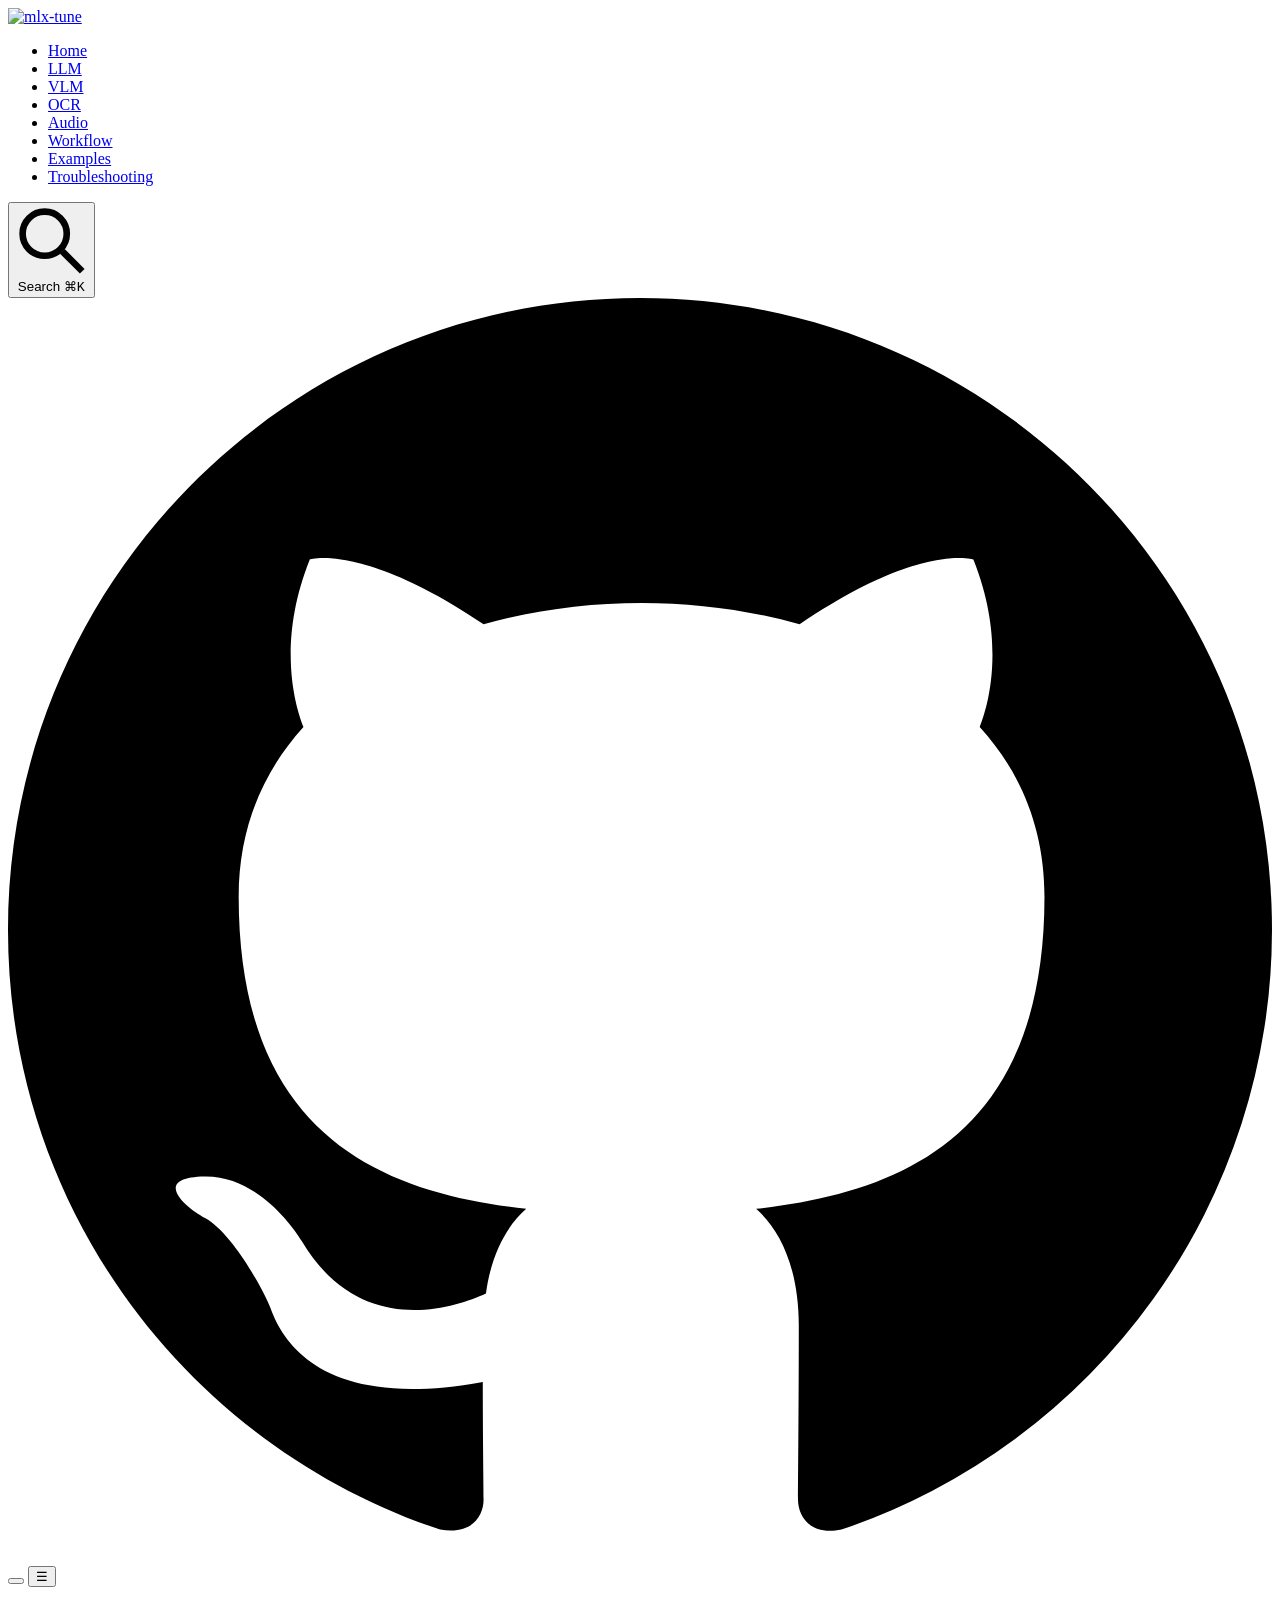
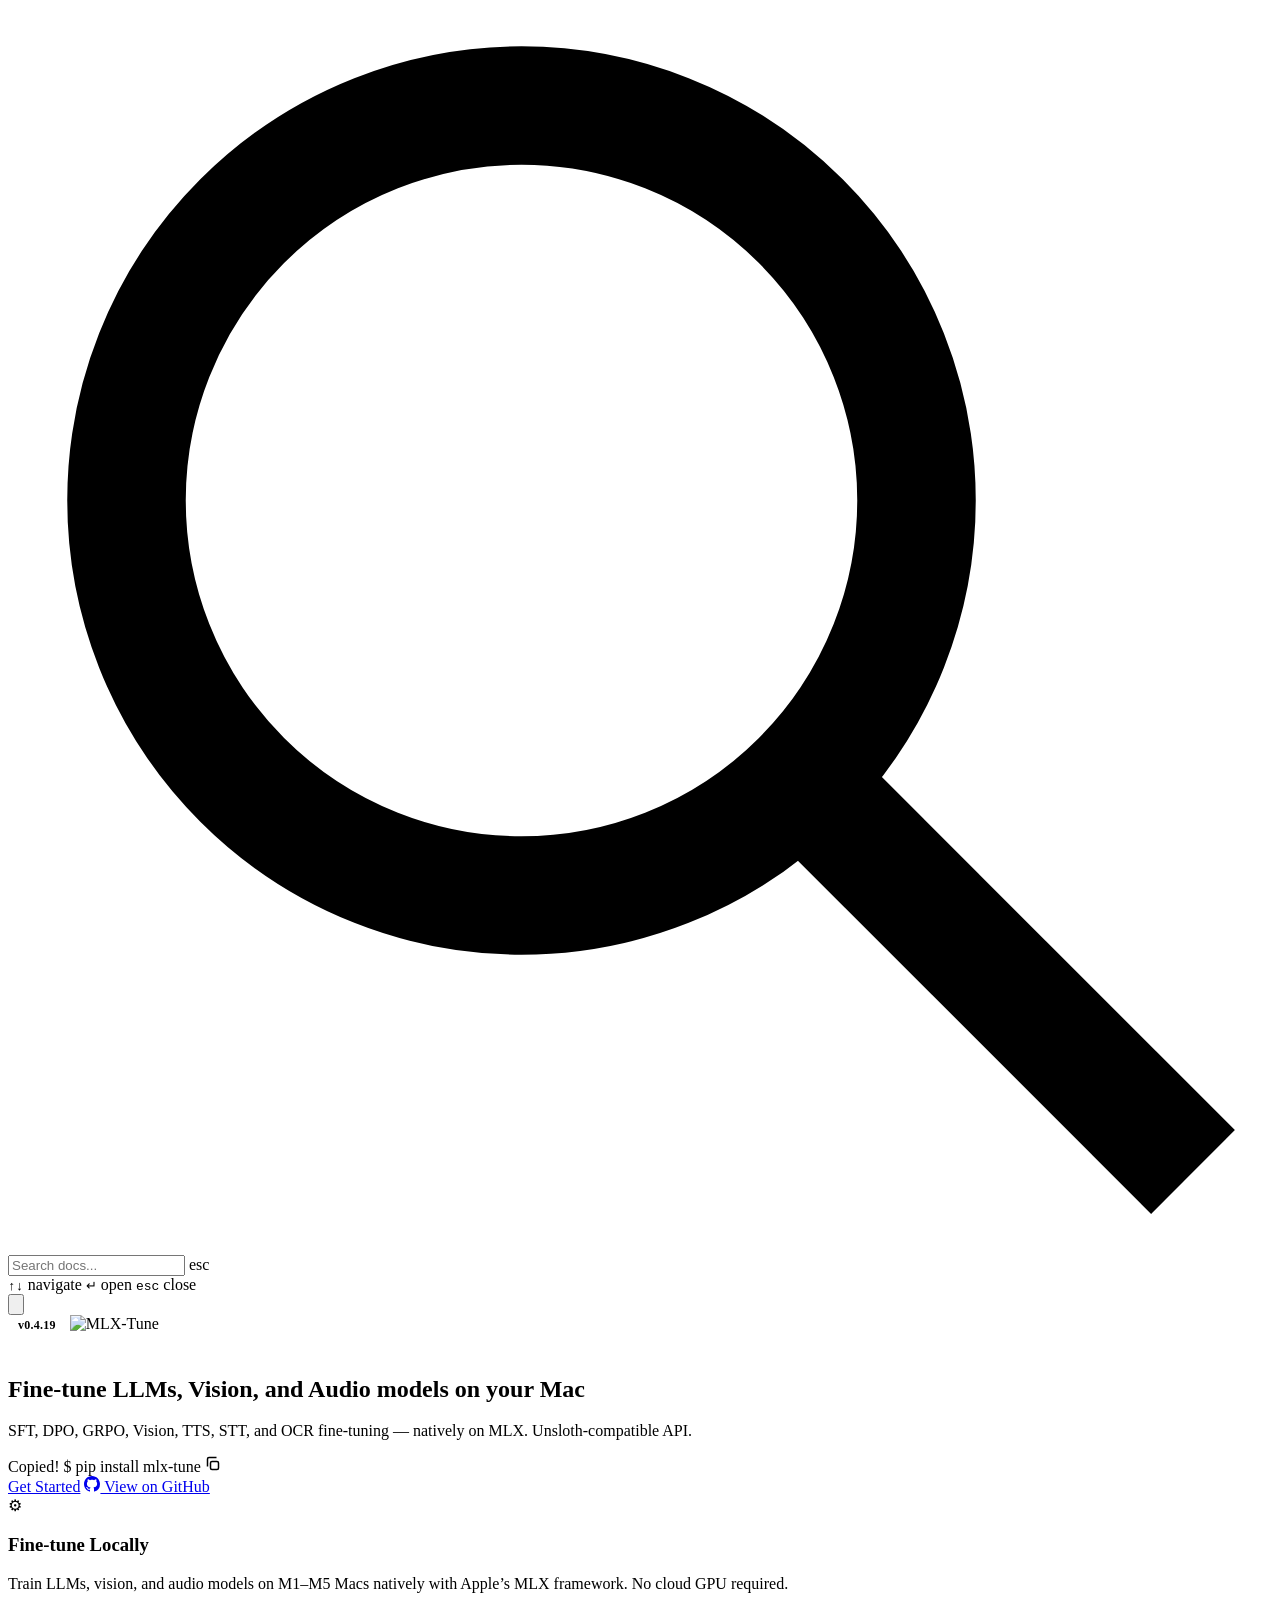
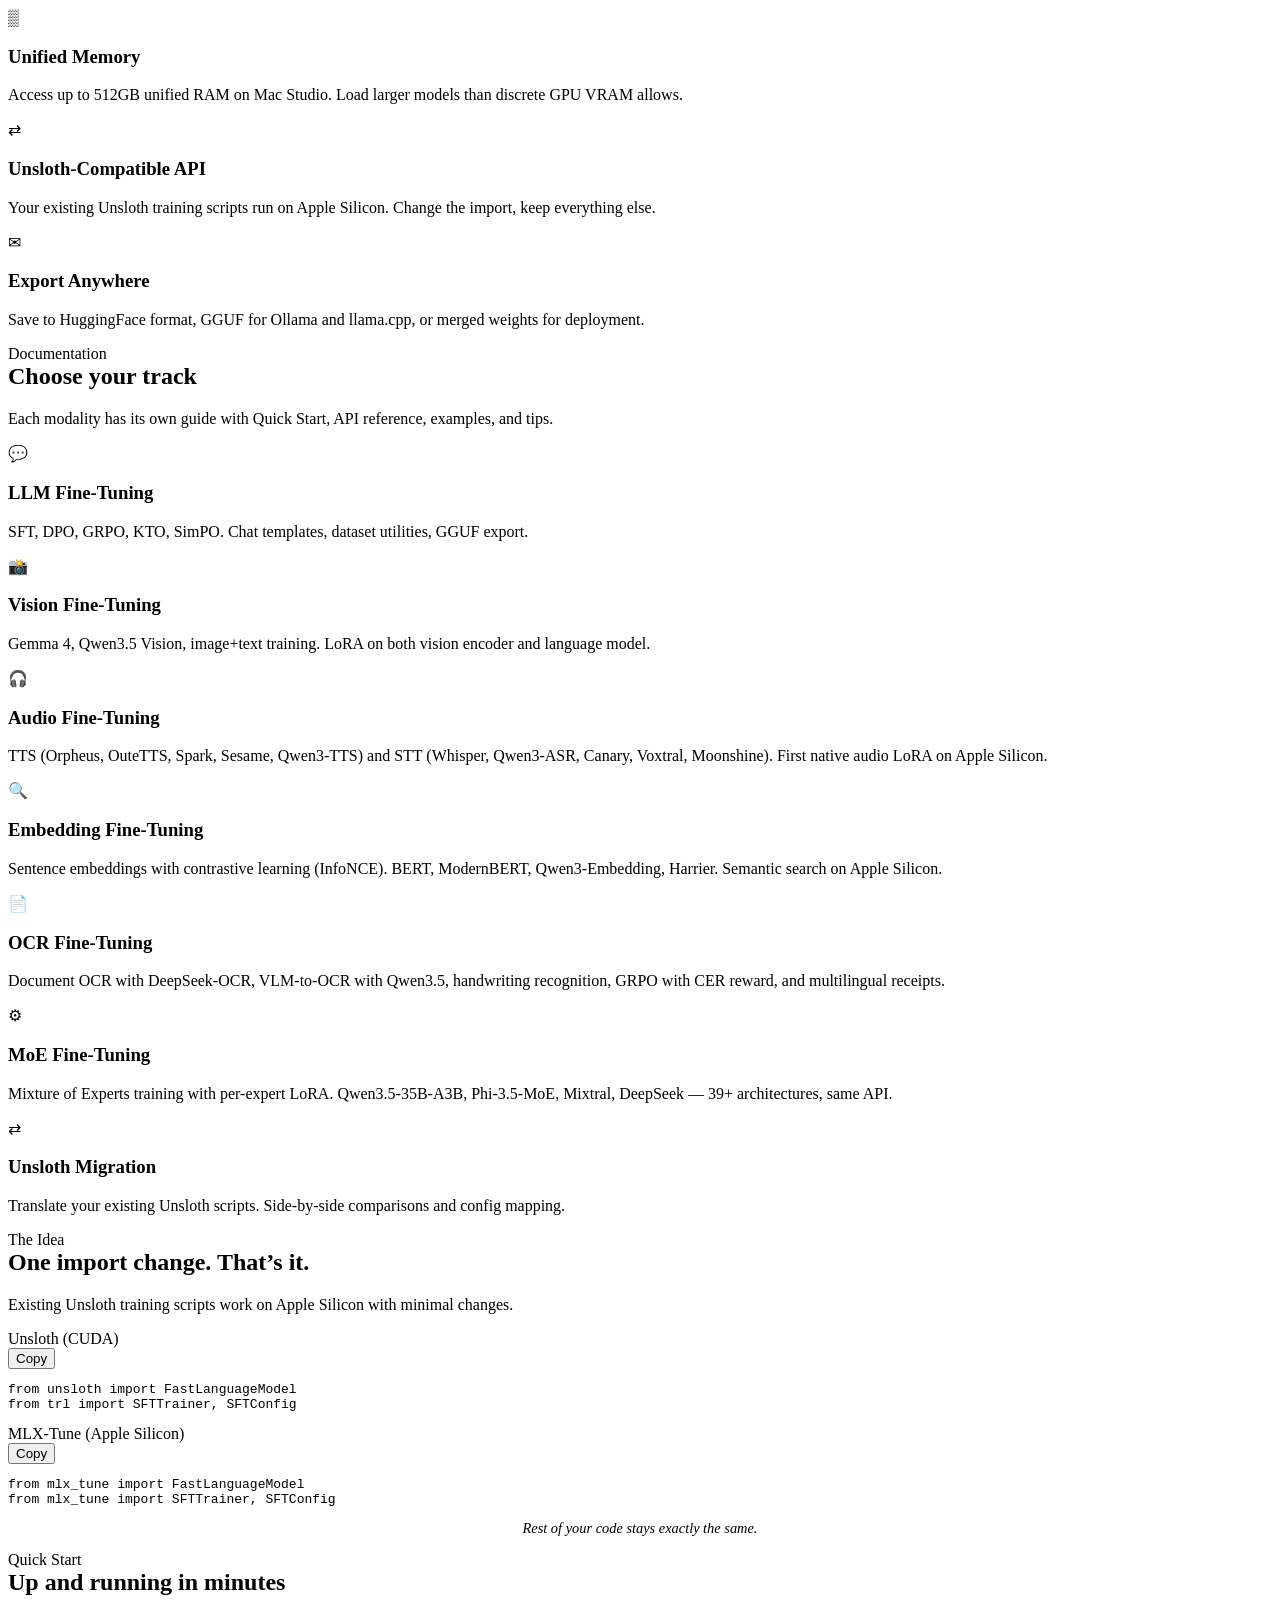
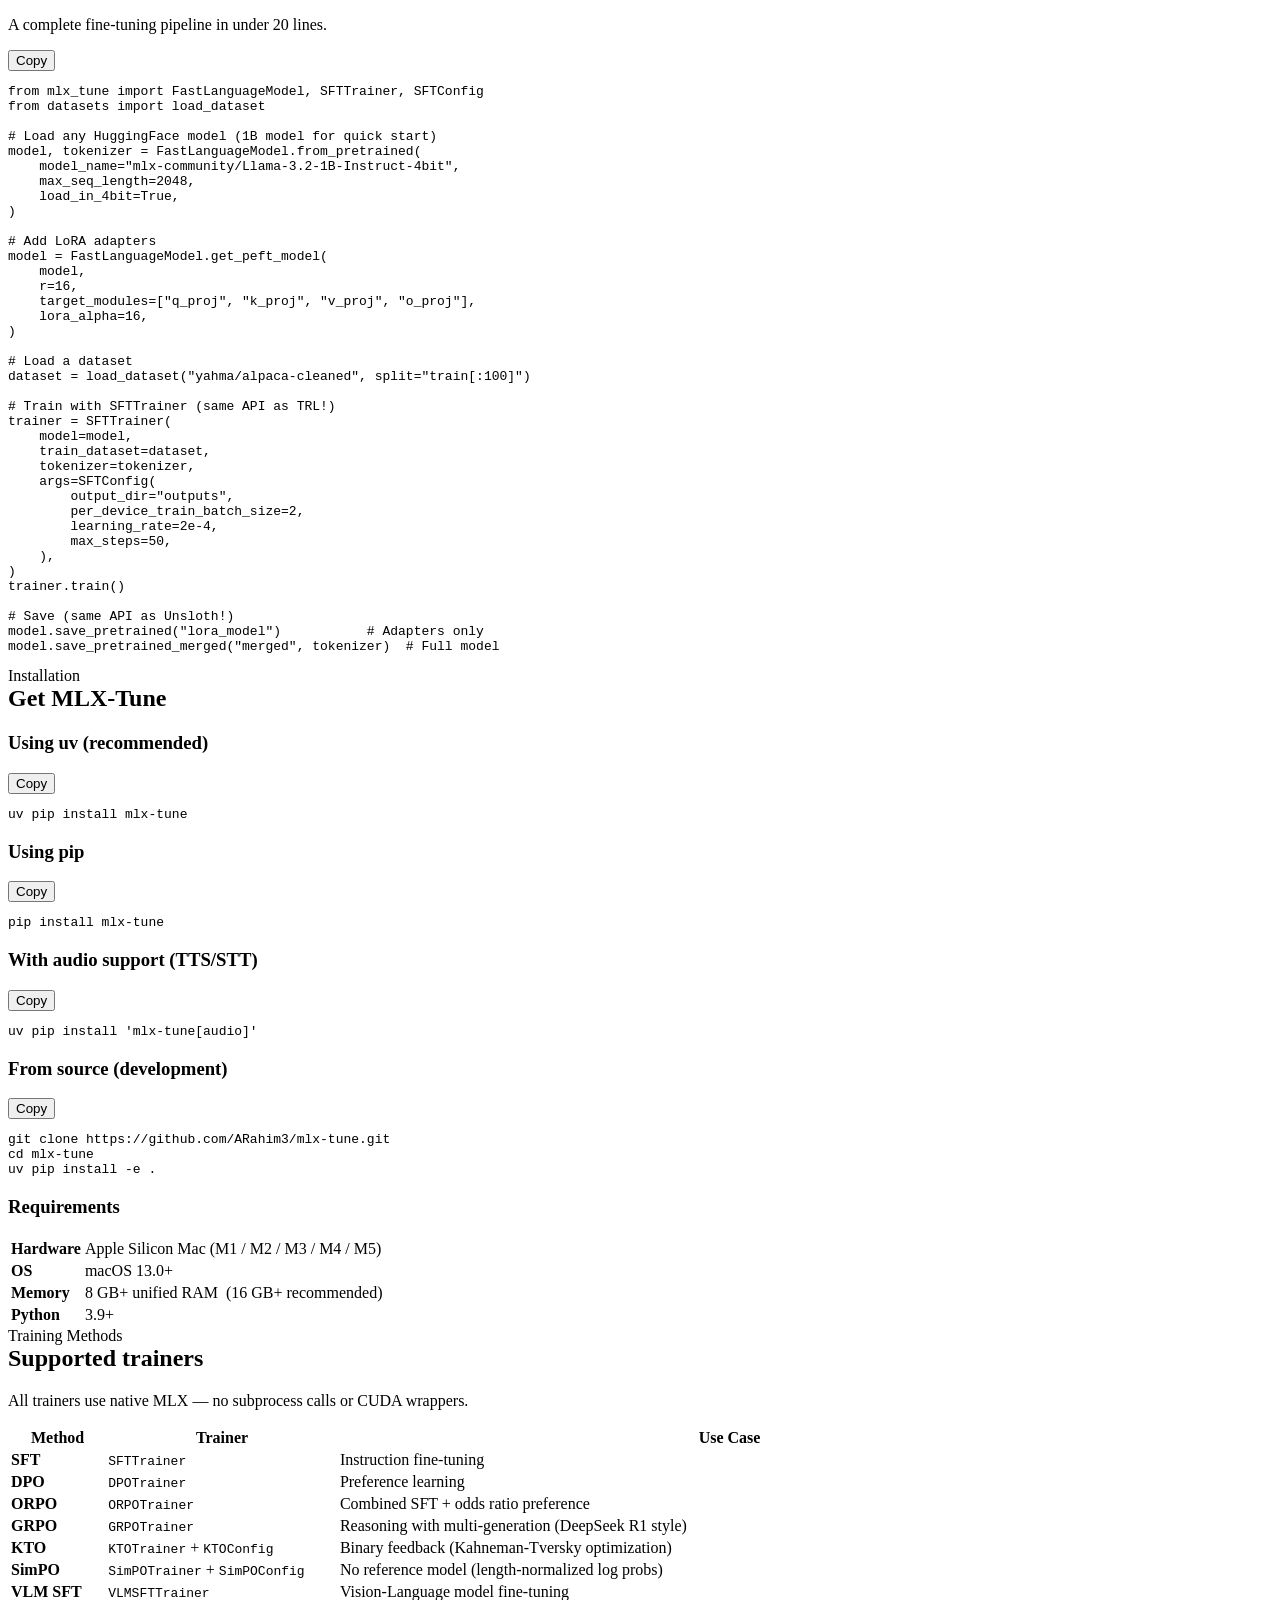
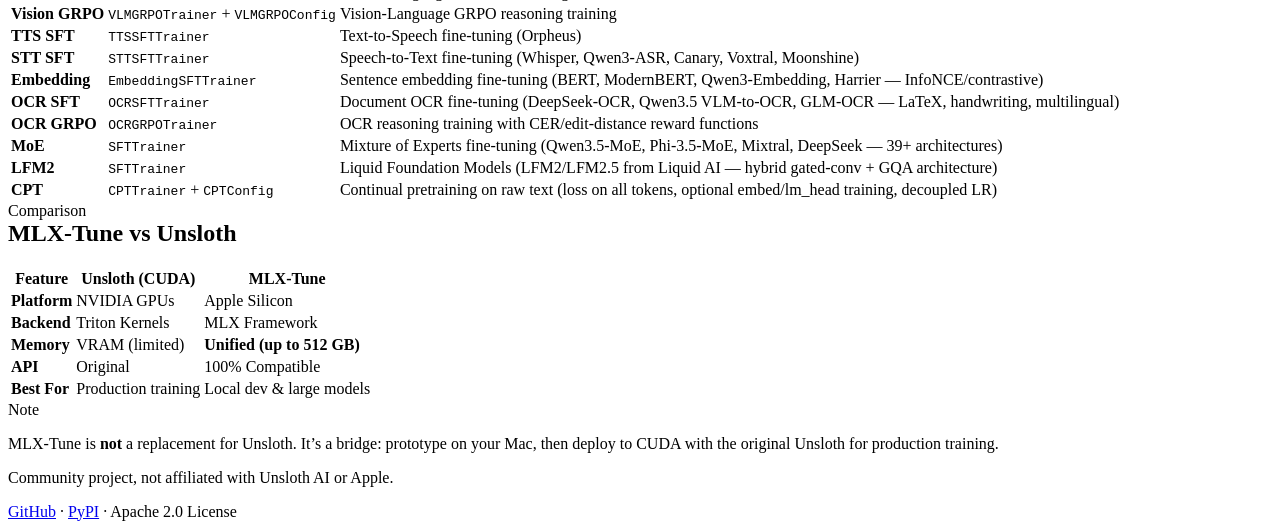
==== commit 232666c7: "Added Continual Pretraining & LFM2 support" ====
--- a/docs/index.html
+++ b/docs/index.html
@@ -131,6 +131,11 @@
       </ul>
 
       <div class="nav-right">
+        <button class="search-trigger" aria-label="Search docs">
+          <svg viewBox="0 0 16 16" fill="none" stroke="currentColor" stroke-width="1.5"><circle cx="6.5" cy="6.5" r="5"/><path d="M10.5 10.5L15 15"/></svg>
+          Search
+          <kbd>⌘K</kbd>
+        </button>
         <a href="https://github.com/ARahim3/mlx-tune" class="github-link" target="_blank" rel="noopener" aria-label="GitHub">
           <svg viewBox="0 0 16 16" aria-hidden="true"><path d="M8 0C3.58 0 0 3.58 0 8c0 3.54 2.29 6.53 5.47 7.59.4.07.55-.17.55-.38 0-.19-.01-.82-.01-1.49-2.01.37-2.53-.49-2.69-.94-.09-.23-.48-.94-.82-1.13-.28-.15-.68-.52-.01-.53.63-.01 1.08.58 1.23.82.72 1.21 1.87.87 2.33.66.07-.52.28-.87.51-1.07-1.78-.2-3.64-.89-3.64-3.95 0-.87.31-1.59.82-2.15-.08-.2-.36-1.02.08-2.12 0 0 .67-.21 2.2.82.64-.18 1.32-.27 2-.27.68 0 1.36.09 2 .27 1.53-1.04 2.2-.82 2.2-.82.44 1.1.16 1.92.08 2.12.51.56.82 1.27.82 2.15 0 3.07-1.87 3.75-3.65 3.95.29.25.54.73.54 1.48 0 1.07-.01 1.93-.01 2.2 0 .21.15.46.55.38A8.013 8.013 0 0016 8c0-4.42-3.58-8-8-8z"/></svg>
         </a>
@@ -140,13 +145,35 @@
     </div>
   </nav>
 
+  <!-- Search Modal -->
+  <div class="search-overlay" role="dialog" aria-label="Search documentation">
+    <div class="search-modal">
+      <div class="search-input-wrap">
+        <svg viewBox="0 0 16 16" fill="none" stroke="currentColor" stroke-width="1.5"><circle cx="6.5" cy="6.5" r="5"/><path d="M10.5 10.5L15 15"/></svg>
+        <input type="text" class="search-input" placeholder="Search docs..." autocomplete="off" spellcheck="false">
+        <span class="search-esc">esc</span>
+      </div>
+      <div class="search-results"></div>
+      <div class="search-footer">
+        <span class="search-footer-item"><kbd>&uarr;</kbd><kbd>&darr;</kbd> navigate</span>
+        <span class="search-footer-item"><kbd>&crarr;</kbd> open</span>
+        <span class="search-footer-item"><kbd>esc</kbd> close</span>
+      </div>
+    </div>
+  </div>
+
+  <!-- Back to Top -->
+  <button class="back-to-top" aria-label="Back to top">
+    <svg viewBox="0 0 16 16" fill="none" stroke="currentColor" stroke-width="2" stroke-linecap="round"><path d="M8 13V3M3 7l5-5 5 5"/></svg>
+  </button>
+
   <!-- ===== Main Content ===== -->
   <div class="page-wrapper">
     <main class="content full-width">
 
       <!-- ===== Hero ===== -->
       <section class="hero hero-glow">
-        <span class="hero-version">v0.4.16</span>
+        <span class="hero-version">v0.4.19</span>
         <img src="assets/img/logo.png" alt="MLX-Tune" class="hero-logo">
         <h1 class="hero-tagline">Fine-tune LLMs, Vision, and Audio models on your Mac</h1>
         <p class="hero-subtitle">SFT, DPO, GRPO, Vision, TTS, STT, and OCR fine-tuning &mdash; natively on MLX. Unsloth-compatible API.</p>
@@ -206,7 +233,7 @@
           <a href="vlm.html" class="feature-card" style="text-decoration:none; color:inherit; cursor:pointer;">
             <div class="feature-icon">&#128248;</div>
             <h3>Vision Fine-Tuning</h3>
-            <p>Qwen3.5 Vision, image+text training. LoRA on both vision encoder and language model.</p>
+            <p>Gemma 4, Qwen3.5 Vision, image+text training. LoRA on both vision encoder and language model.</p>
           </a>
           <a href="audio.html" class="feature-card" style="text-decoration:none; color:inherit; cursor:pointer;">
             <div class="feature-icon">&#127911;</div>
@@ -439,6 +466,16 @@
               <td><code>SFTTrainer</code></td>
               <td>Mixture of Experts fine-tuning (Qwen3.5-MoE, Phi-3.5-MoE, Mixtral, DeepSeek — 39+ architectures)</td>
             </tr>
+            <tr>
+              <td><strong>LFM2</strong></td>
+              <td><code>SFTTrainer</code></td>
+              <td>Liquid Foundation Models (LFM2/LFM2.5 from Liquid AI — hybrid gated-conv + GQA architecture)</td>
+            </tr>
+            <tr>
+              <td><strong>CPT</strong></td>
+              <td><code>CPTTrainer</code> + <code>CPTConfig</code></td>
+              <td>Continual pretraining on raw text (loss on all tokens, optional embed/lm_head training, decoupled LR)</td>
+            </tr>
           </tbody>
         </table>
       </section>
@@ -504,6 +541,7 @@
   <script src="assets/js/prism.min.js"></script>
   <script src="assets/js/prism-python.min.js"></script>
   <script src="assets/js/prism-bash.min.js"></script>
+  <script src="assets/js/search-index.js"></script>
   <script src="assets/js/main.js"></script>
 </body>
 </html>
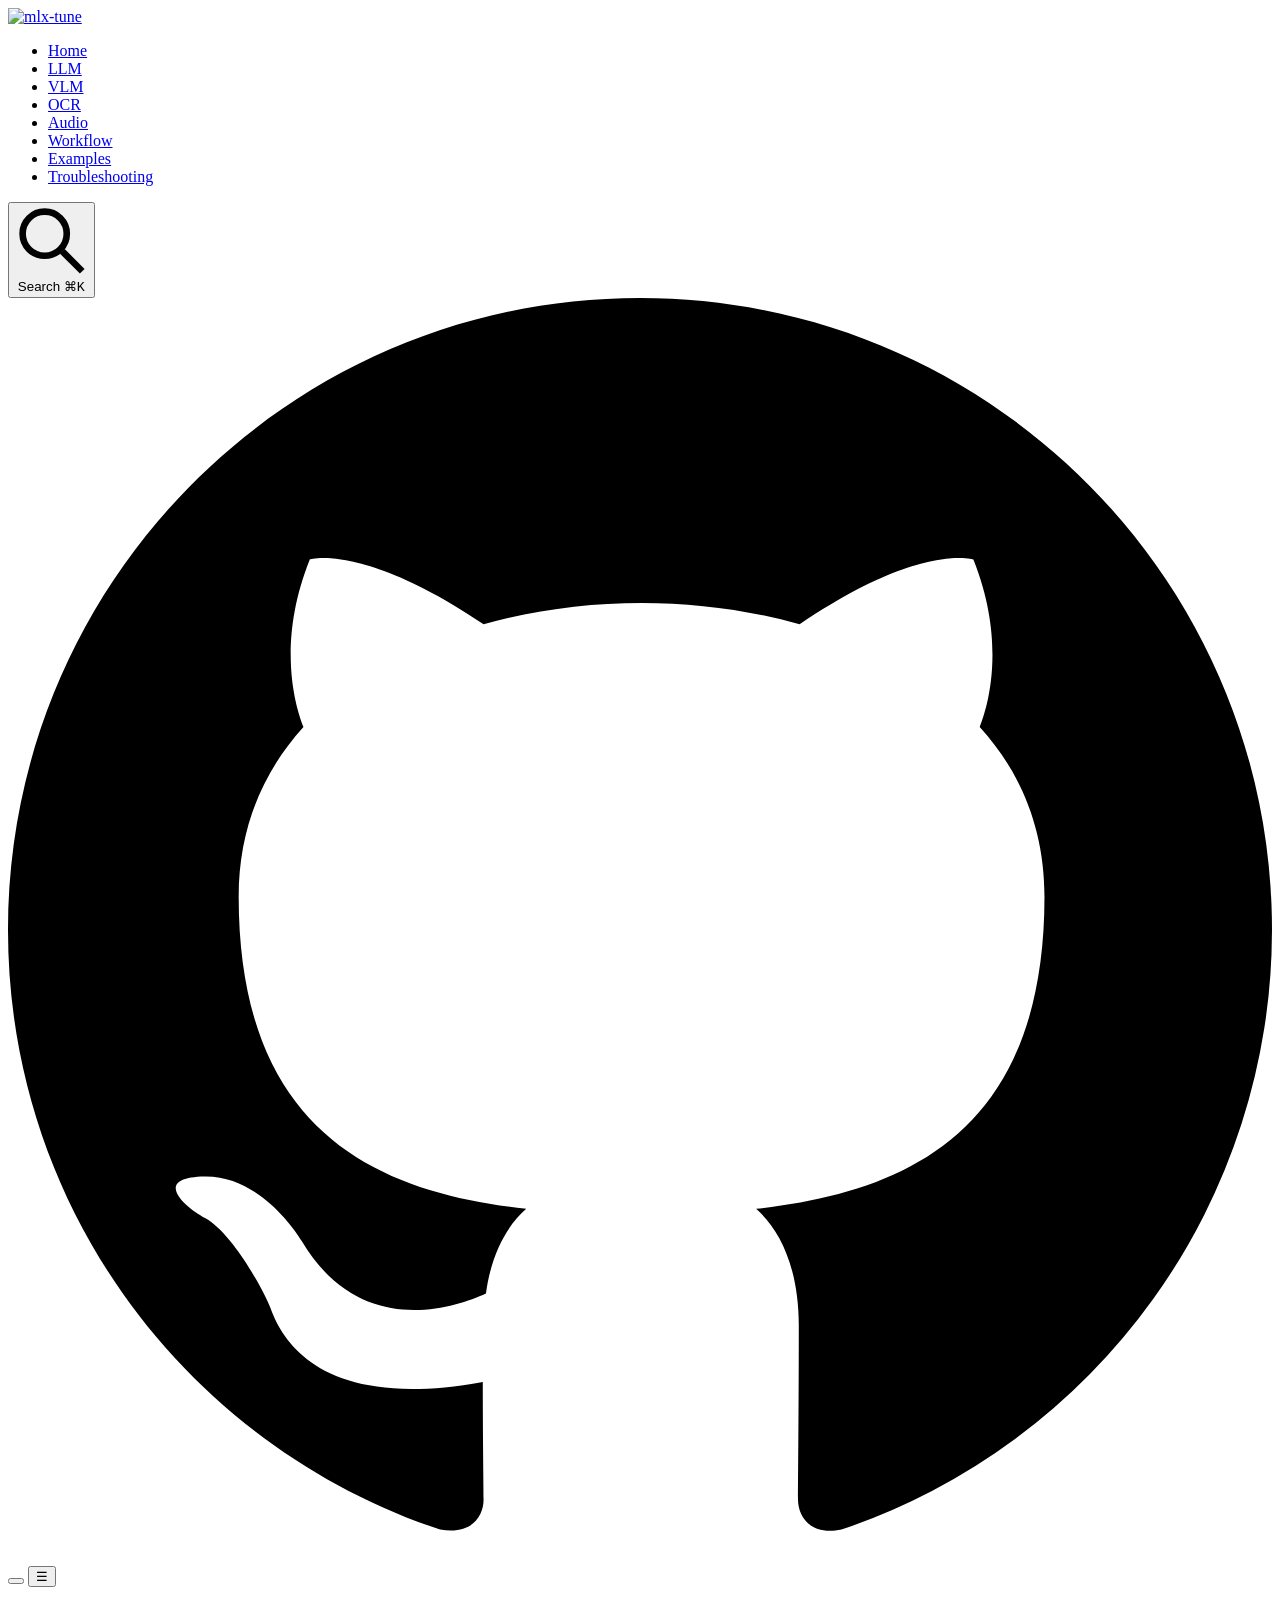
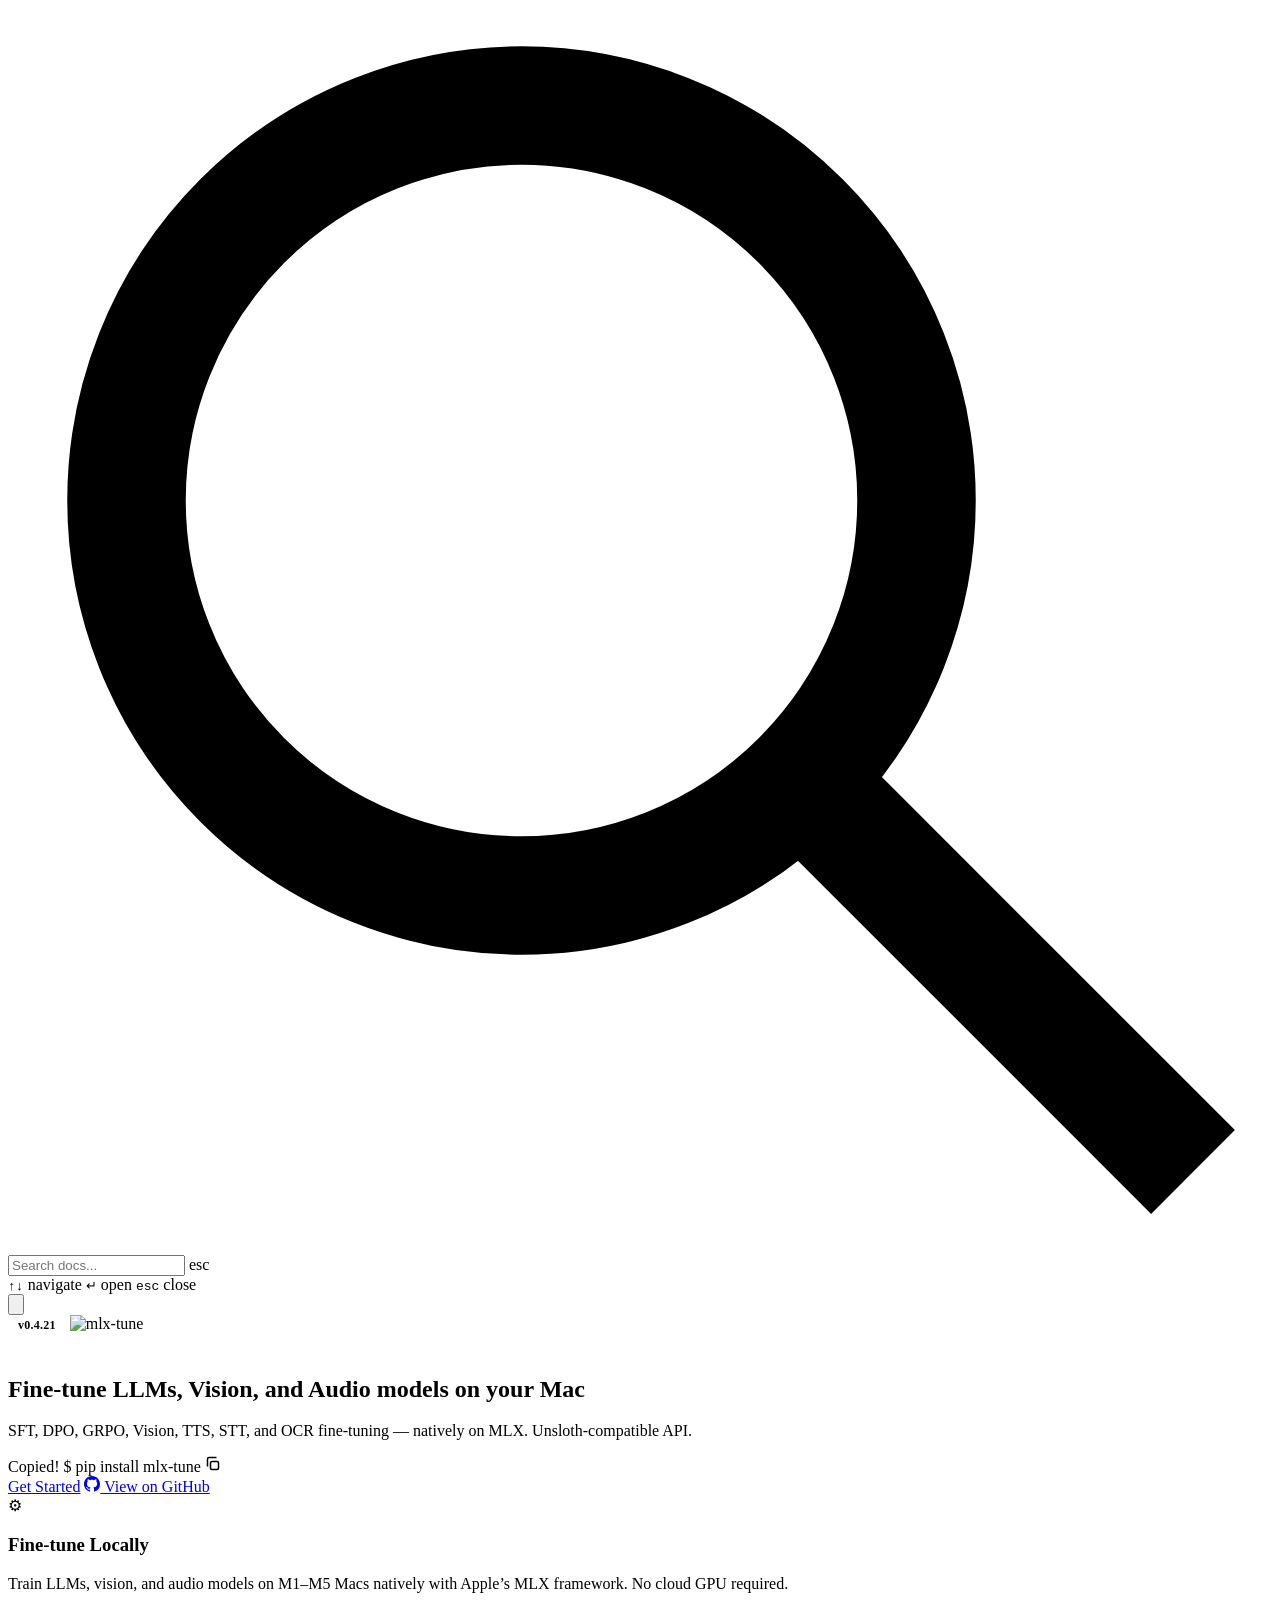
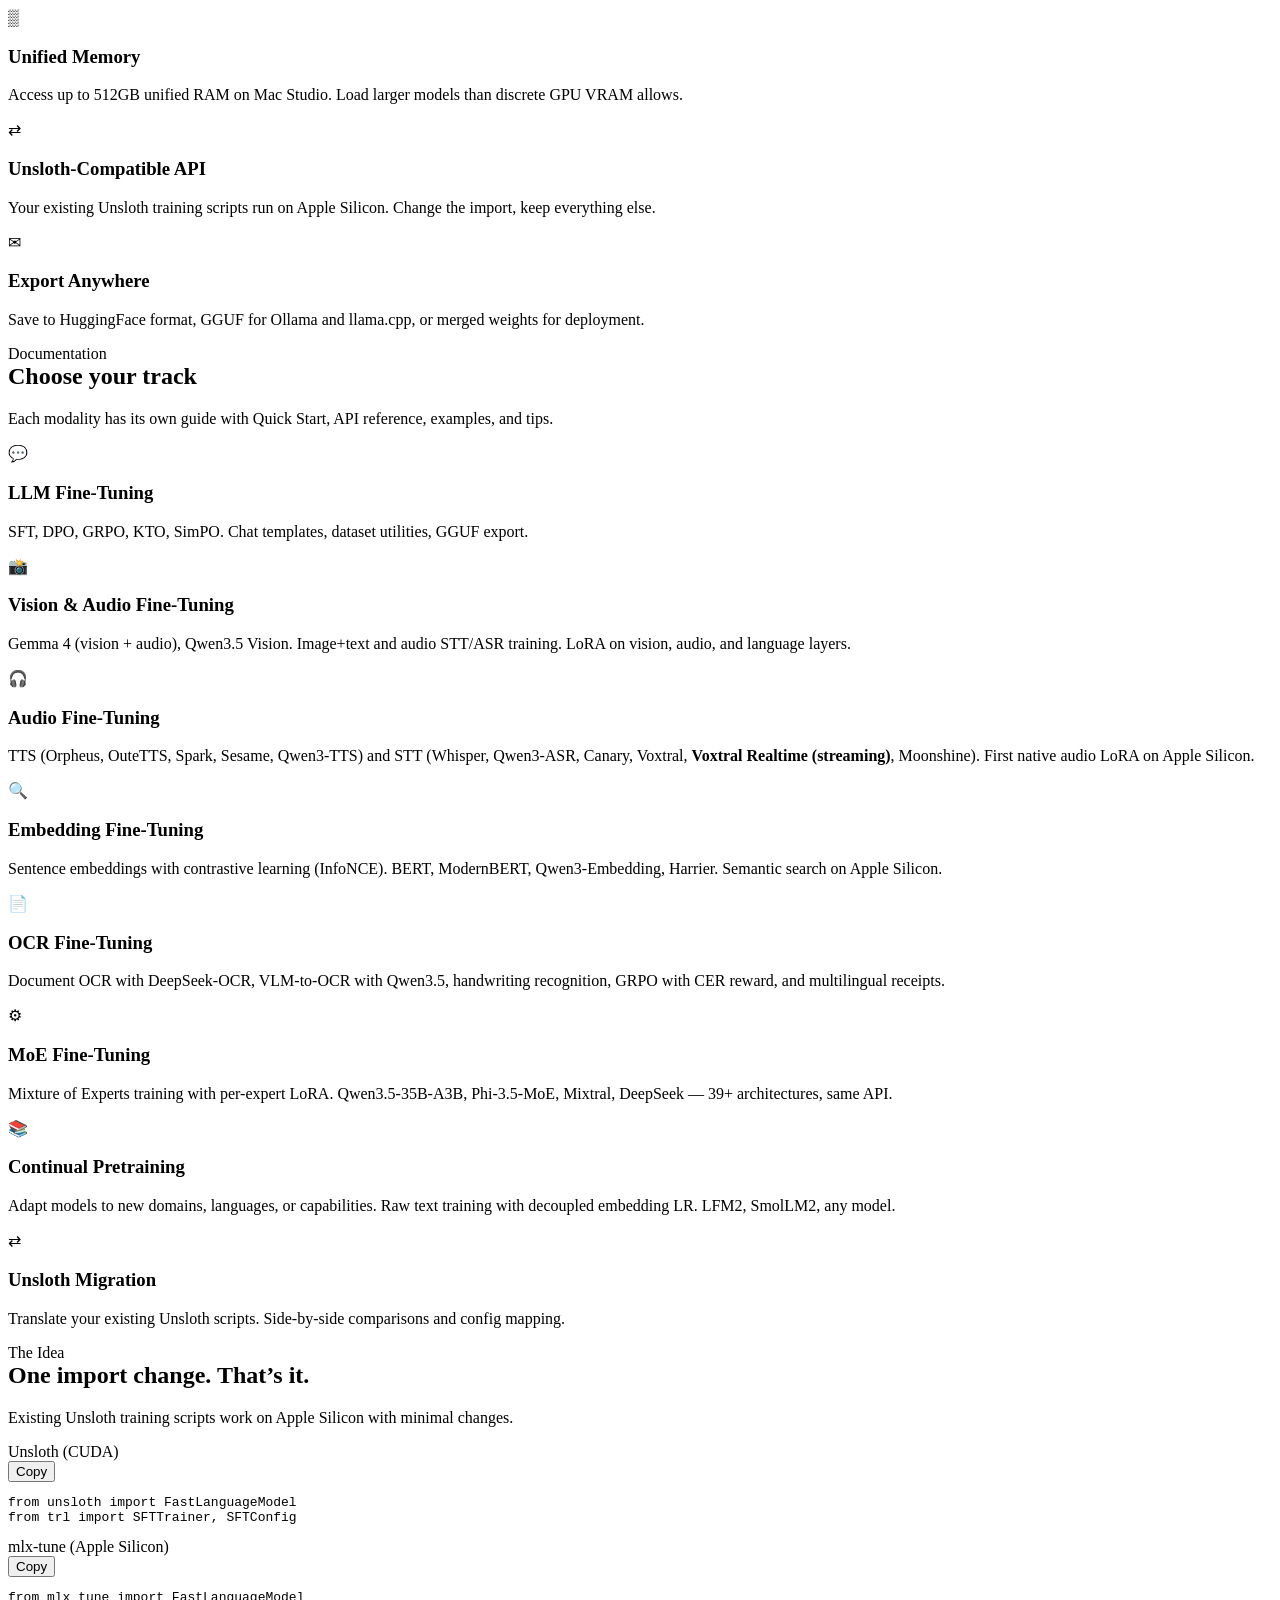
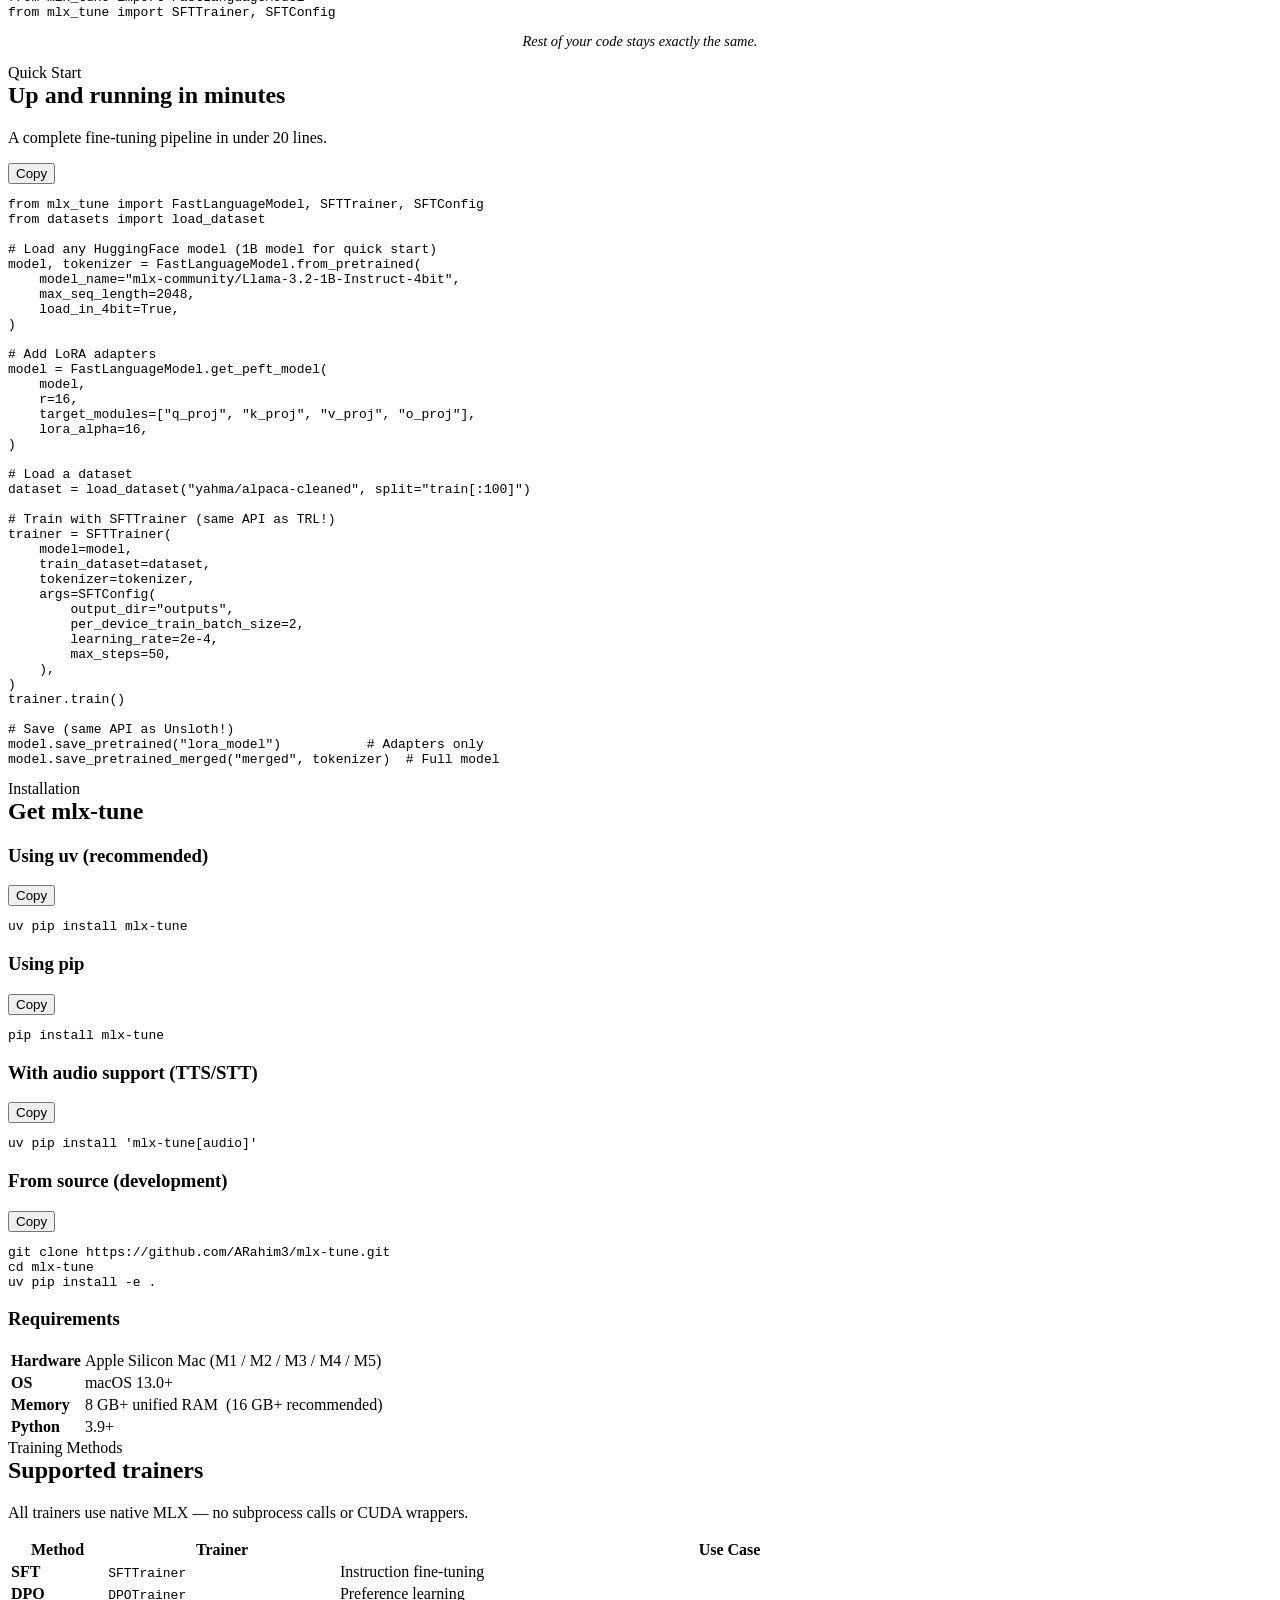
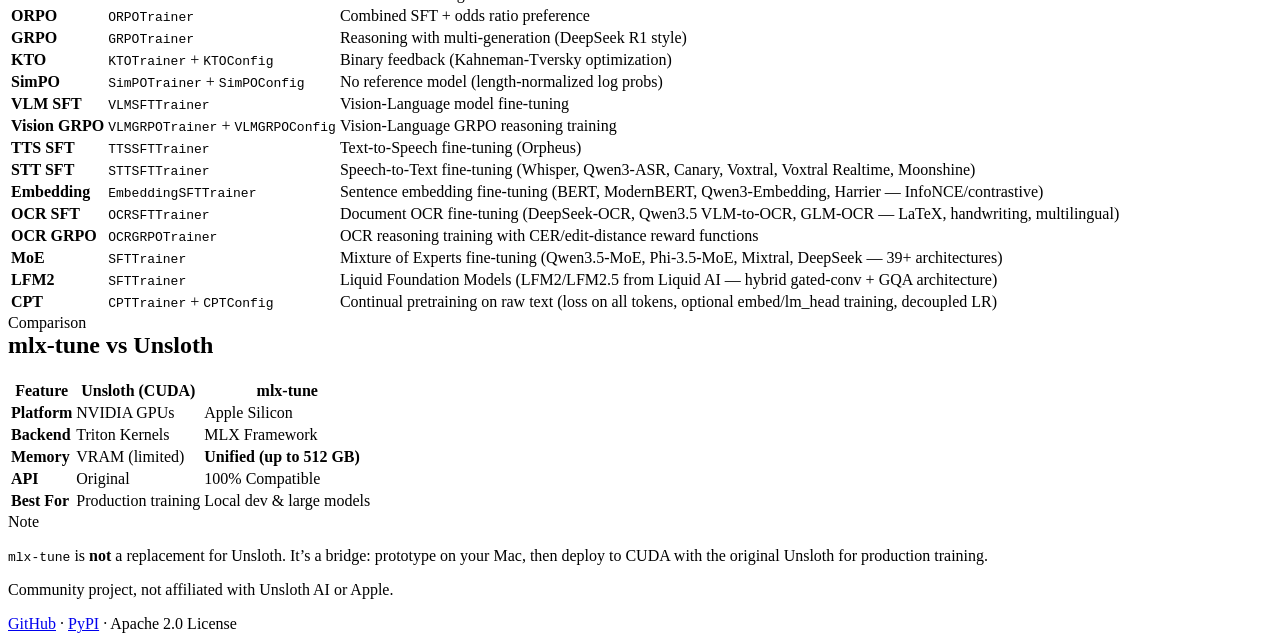
==== commit 99c24042: "Added Voxtral Realtime STT Fine-Tuning support" ====
--- a/docs/index.html
+++ b/docs/index.html
@@ -3,7 +3,7 @@
 <head>
   <meta charset="UTF-8">
   <meta name="viewport" content="width=device-width, initial-scale=1.0">
-  <title>MLX-Tune &mdash; Fine-tune LLMs, Vision, Audio, and OCR models on Apple Silicon</title>
+  <title>mlx-tune &mdash; Fine-tune LLMs, Vision, Audio, and OCR models on Apple Silicon</title>
   <meta name="description" content="Fine-tune LLMs, Vision, TTS, STT, and OCR models on Apple Silicon with MLX. Unsloth-compatible API.">
 
   <!-- Favicon: bold "m" in SVG -->
@@ -12,12 +12,12 @@
 
   <!-- Open Graph / Social -->
   <meta property="og:type" content="website">
-  <meta property="og:title" content="MLX-Tune - Fine-tune LLMs, Vision, and Audio models on Apple Silicon">
+  <meta property="og:title" content="mlx-tune - Fine-tune LLMs, Vision, and Audio models on Apple Silicon">
   <meta property="og:description" content="Fine-tune LLMs, Vision, TTS, and STT models on Apple Silicon with MLX. Unsloth-compatible API.">
   <meta property="og:image" content="https://arahim3.github.io/mlx-tune/assets/img/og-image.png">
   <meta property="og:url" content="https://arahim3.github.io/mlx-tune/">
   <meta name="twitter:card" content="summary_large_image">
-  <meta name="twitter:title" content="MLX-Tune - Fine-tune LLMs, Vision, and Audio models on Apple Silicon">
+  <meta name="twitter:title" content="mlx-tune - Fine-tune LLMs, Vision, and Audio models on Apple Silicon">
   <meta name="twitter:description" content="Fine-tune LLMs, Vision, TTS, and STT models on Apple Silicon with MLX.">
   <meta name="twitter:image" content="https://arahim3.github.io/mlx-tune/assets/img/og-image.png">
 
@@ -173,8 +173,8 @@
 
       <!-- ===== Hero ===== -->
       <section class="hero hero-glow">
-        <span class="hero-version">v0.4.19</span>
-        <img src="assets/img/logo.png" alt="MLX-Tune" class="hero-logo">
+        <span class="hero-version">v0.4.21</span>
+        <img src="assets/img/logo.png" alt="mlx-tune" class="hero-logo">
         <h1 class="hero-tagline">Fine-tune LLMs, Vision, and Audio models on your Mac</h1>
         <p class="hero-subtitle">SFT, DPO, GRPO, Vision, TTS, STT, and OCR fine-tuning &mdash; natively on MLX. Unsloth-compatible API.</p>
 
@@ -232,13 +232,13 @@
           </a>
           <a href="vlm.html" class="feature-card" style="text-decoration:none; color:inherit; cursor:pointer;">
             <div class="feature-icon">&#128248;</div>
-            <h3>Vision Fine-Tuning</h3>
-            <p>Gemma 4, Qwen3.5 Vision, image+text training. LoRA on both vision encoder and language model.</p>
+            <h3>Vision &amp; Audio Fine-Tuning</h3>
+            <p>Gemma 4 (vision + audio), Qwen3.5 Vision. Image+text and audio STT/ASR training. LoRA on vision, audio, and language layers.</p>
           </a>
           <a href="audio.html" class="feature-card" style="text-decoration:none; color:inherit; cursor:pointer;">
             <div class="feature-icon">&#127911;</div>
             <h3>Audio Fine-Tuning</h3>
-            <p>TTS (Orpheus, OuteTTS, Spark, Sesame, Qwen3-TTS) and STT (Whisper, Qwen3-ASR, Canary, Voxtral, Moonshine). First native audio LoRA on Apple Silicon.</p>
+            <p>TTS (Orpheus, OuteTTS, Spark, Sesame, Qwen3-TTS) and STT (Whisper, Qwen3-ASR, Canary, Voxtral, <strong>Voxtral Realtime (streaming)</strong>, Moonshine). First native audio LoRA on Apple Silicon.</p>
           </a>
           <a href="llm.html#embedding" class="feature-card" style="text-decoration:none; color:inherit; cursor:pointer;">
             <div class="feature-icon">&#128269;</div>
@@ -254,6 +254,11 @@
             <div class="feature-icon">&#9881;</div>
             <h3>MoE Fine-Tuning</h3>
             <p>Mixture of Experts training with per-expert LoRA. Qwen3.5-35B-A3B, Phi-3.5-MoE, Mixtral, DeepSeek &mdash; 39+ architectures, same API.</p>
+          </a>
+          <a href="llm.html#cpt" class="feature-card" style="text-decoration:none; color:inherit; cursor:pointer;">
+            <div class="feature-icon">&#128218;</div>
+            <h3>Continual Pretraining</h3>
+            <p>Adapt models to new domains, languages, or capabilities. Raw text training with decoupled embedding LR. LFM2, SmolLM2, any model.</p>
           </a>
           <a href="workflow.html" class="feature-card" style="text-decoration:none; color:inherit; cursor:pointer;">
             <div class="feature-icon">&#8644;</div>
@@ -279,7 +284,7 @@
             </div>
           </div>
           <div class="code-compare-panel">
-            <div class="code-compare-label">MLX-Tune (Apple Silicon)</div>
+            <div class="code-compare-label">mlx-tune (Apple Silicon)</div>
             <div class="code-block-wrapper">
               <button class="copy-btn">Copy</button>
               <pre><code class="language-python">from mlx_tune import FastLanguageModel
@@ -342,7 +347,7 @@
       <!-- ===== Installation ===== -->
       <section class="section" id="installation">
         <div class="section-label">Installation</div>
-        <h2 style="margin-top: 0;">Get MLX-Tune</h2>
+        <h2 style="margin-top: 0;">Get mlx-tune</h2>
 
         <h3>Using uv (recommended)</h3>
         <div class="code-block-wrapper">
@@ -444,7 +449,7 @@
             <tr>
               <td><strong>STT SFT</strong></td>
               <td><code>STTSFTTrainer</code></td>
-              <td>Speech-to-Text fine-tuning (Whisper, Qwen3-ASR, Canary, Voxtral, Moonshine)</td>
+              <td>Speech-to-Text fine-tuning (Whisper, Qwen3-ASR, Canary, Voxtral, Voxtral Realtime, Moonshine)</td>
             </tr>
             <tr>
               <td><strong>Embedding</strong></td>
@@ -483,14 +488,14 @@
       <!-- ===== Comparison ===== -->
       <section class="section" id="comparison">
         <div class="section-label">Comparison</div>
-        <h2 style="margin-top: 0;">MLX-Tune vs Unsloth</h2>
+        <h2 style="margin-top: 0;">mlx-tune vs Unsloth</h2>
 
         <table>
           <thead>
             <tr>
               <th>Feature</th>
               <th>Unsloth (CUDA)</th>
-              <th>MLX-Tune</th>
+              <th>mlx-tune</th>
             </tr>
           </thead>
           <tbody>
@@ -524,7 +529,7 @@
 
         <div class="callout">
           <div class="callout-title">Note</div>
-          <p>MLX-Tune is <strong>not</strong> a replacement for Unsloth. It&rsquo;s a bridge: prototype on your Mac, then deploy to CUDA with the original Unsloth for production training.</p>
+          <p><code>mlx-tune</code> is <strong>not</strong> a replacement for Unsloth. It&rsquo;s a bridge: prototype on your Mac, then deploy to CUDA with the original Unsloth for production training.</p>
         </div>
       </section>
 
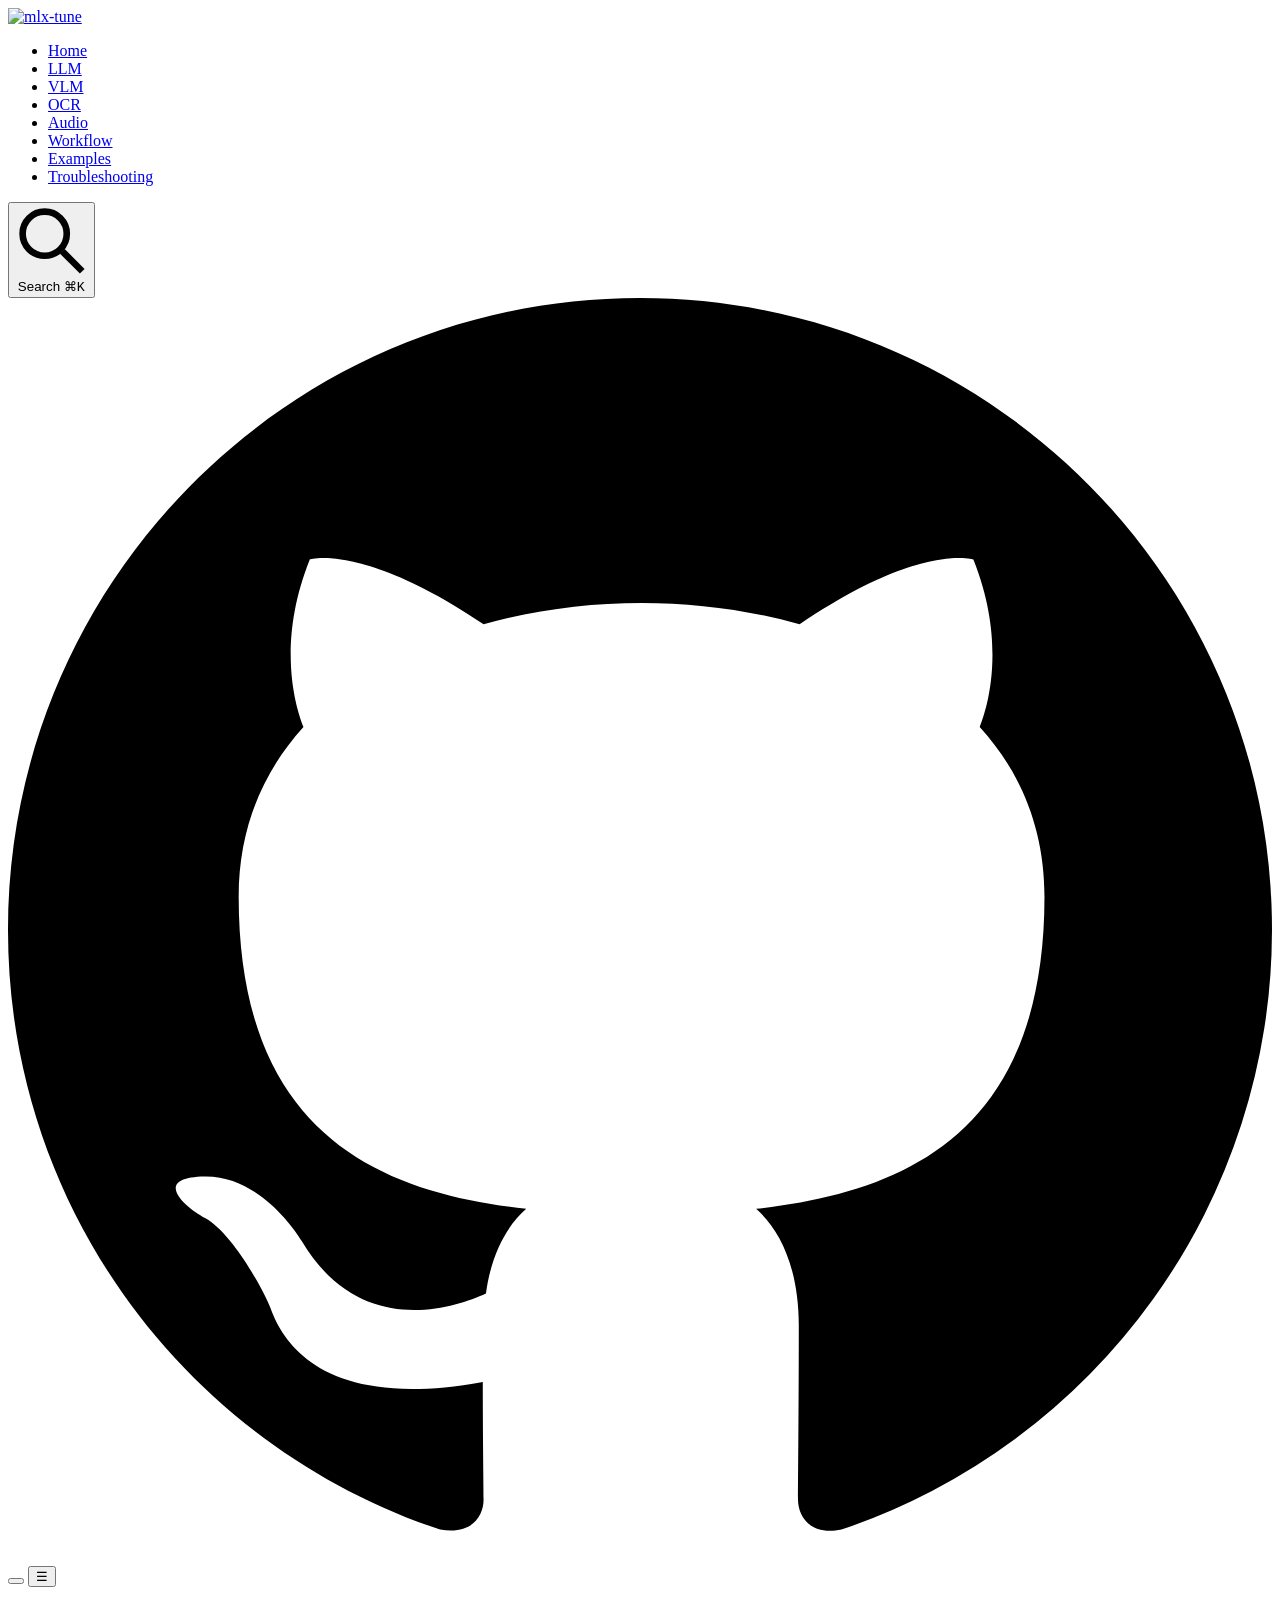
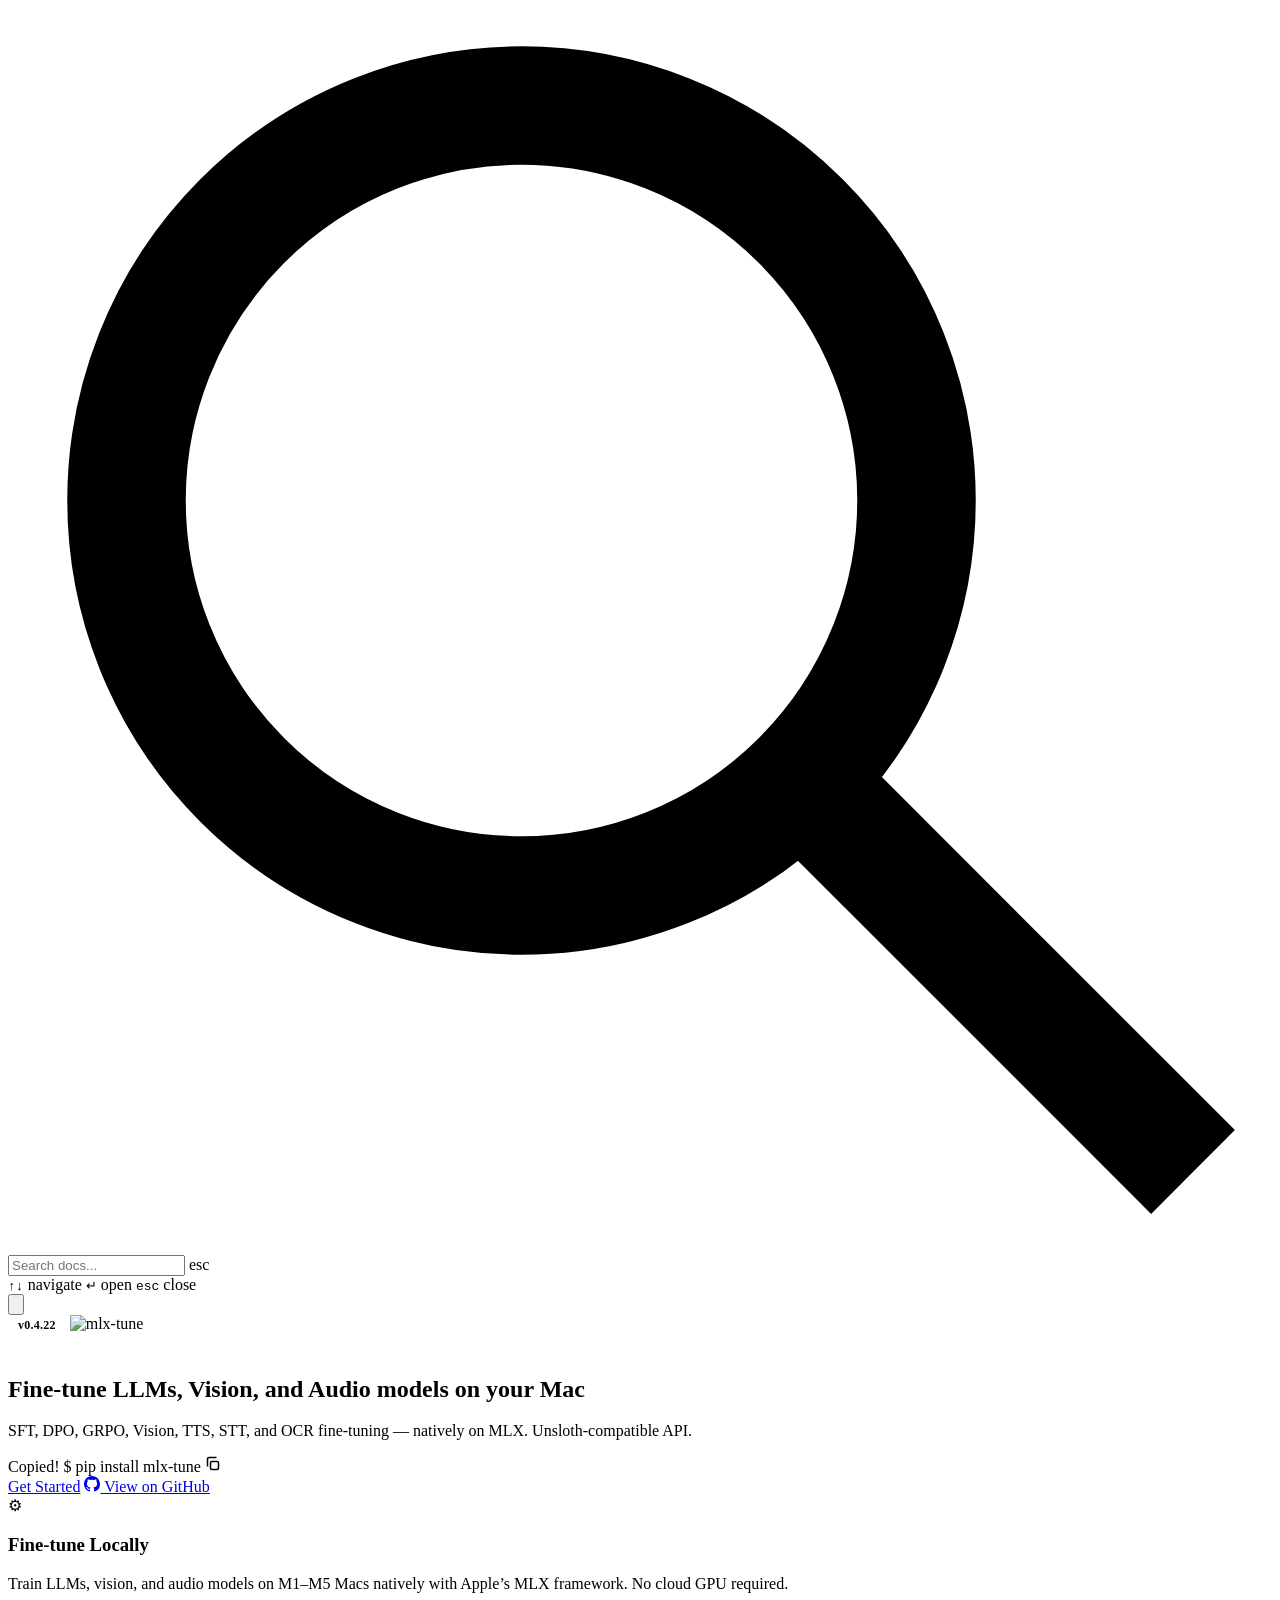
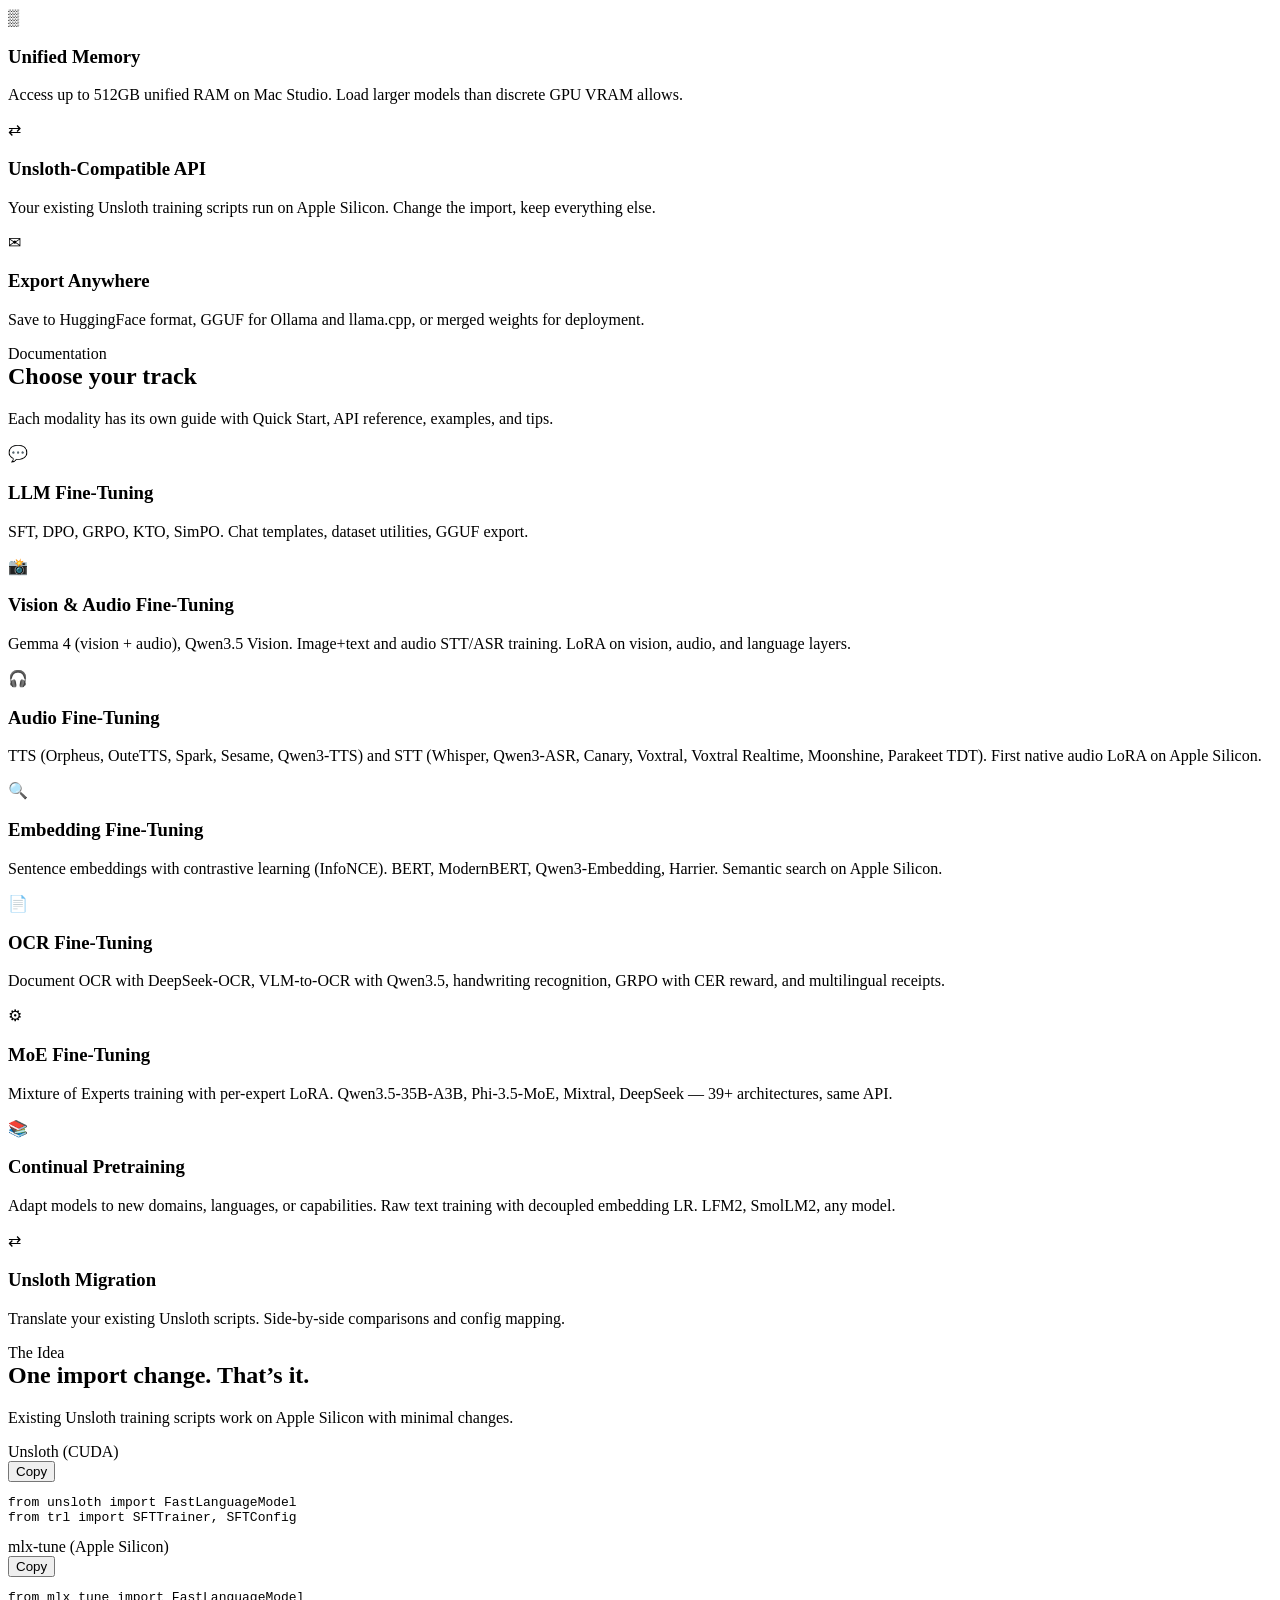
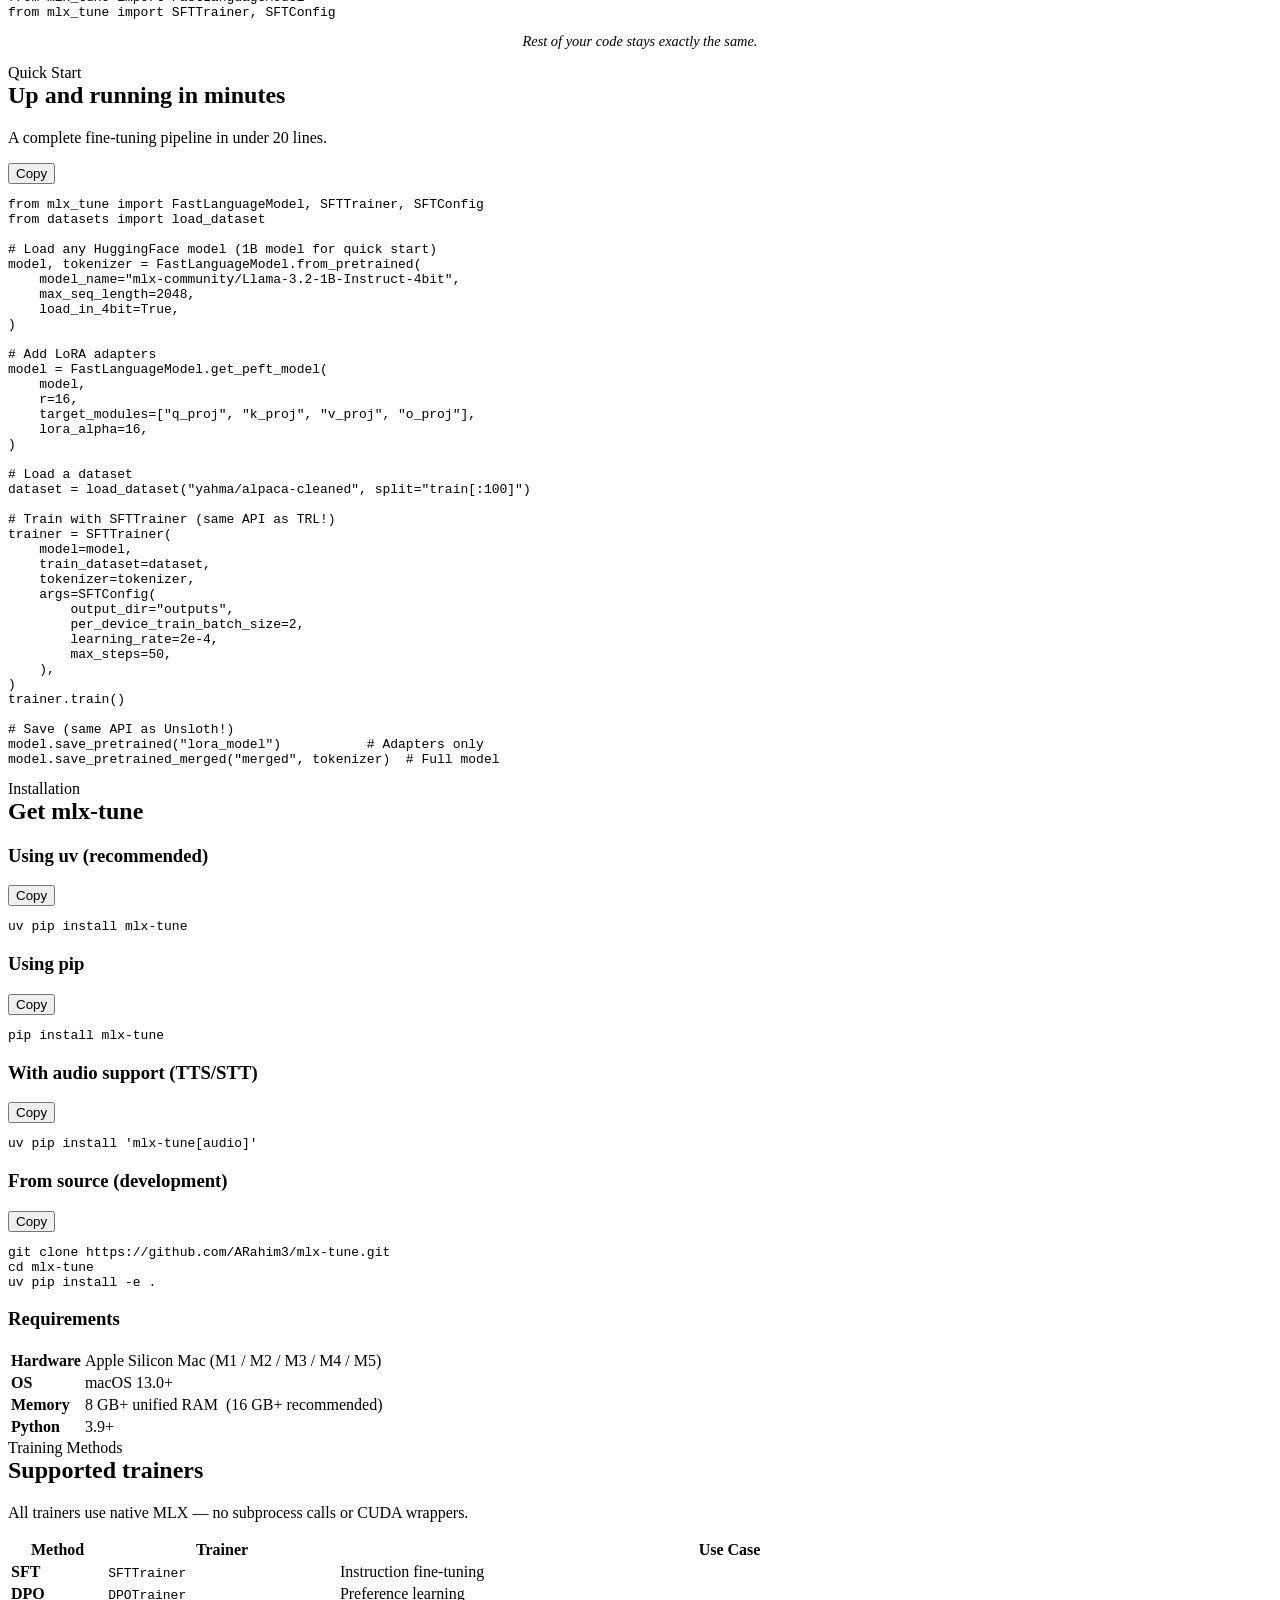
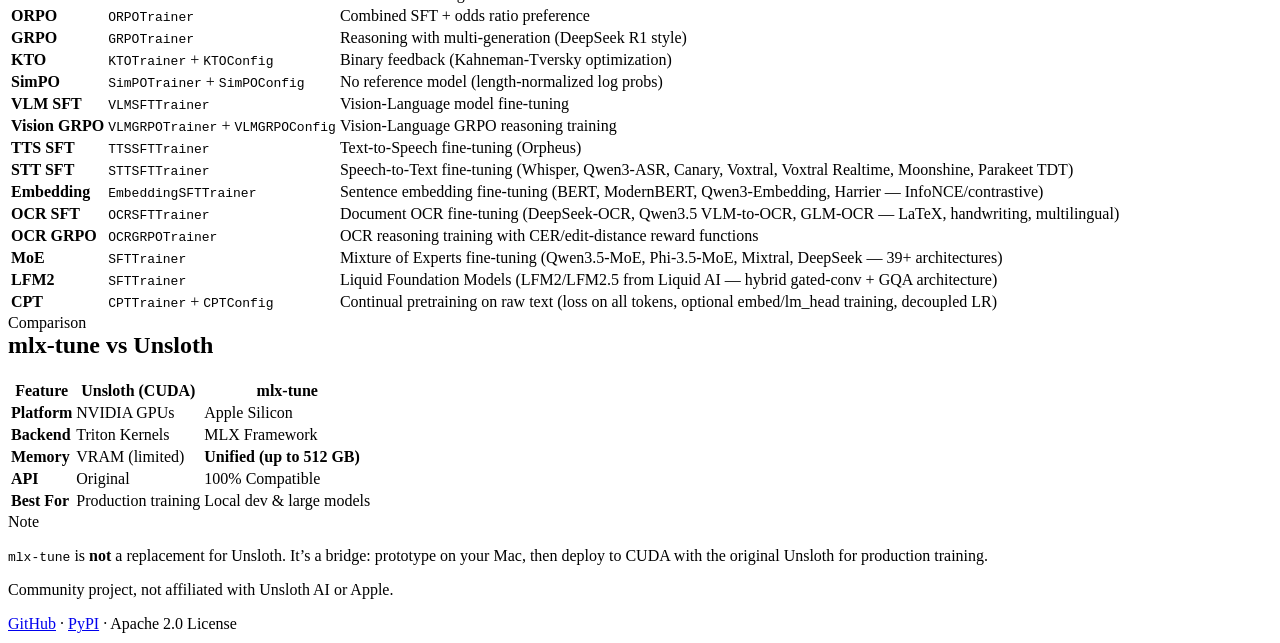
==== commit 2e5b445a: "Added NVIDIA Parakeet TDT Fine-Tuning support" ====
--- a/docs/index.html
+++ b/docs/index.html
@@ -173,7 +173,7 @@
 
       <!-- ===== Hero ===== -->
       <section class="hero hero-glow">
-        <span class="hero-version">v0.4.21</span>
+        <span class="hero-version">v0.4.22</span>
         <img src="assets/img/logo.png" alt="mlx-tune" class="hero-logo">
         <h1 class="hero-tagline">Fine-tune LLMs, Vision, and Audio models on your Mac</h1>
         <p class="hero-subtitle">SFT, DPO, GRPO, Vision, TTS, STT, and OCR fine-tuning &mdash; natively on MLX. Unsloth-compatible API.</p>
@@ -238,7 +238,7 @@
           <a href="audio.html" class="feature-card" style="text-decoration:none; color:inherit; cursor:pointer;">
             <div class="feature-icon">&#127911;</div>
             <h3>Audio Fine-Tuning</h3>
-            <p>TTS (Orpheus, OuteTTS, Spark, Sesame, Qwen3-TTS) and STT (Whisper, Qwen3-ASR, Canary, Voxtral, <strong>Voxtral Realtime (streaming)</strong>, Moonshine). First native audio LoRA on Apple Silicon.</p>
+            <p>TTS (Orpheus, OuteTTS, Spark, Sesame, Qwen3-TTS) and STT (Whisper, Qwen3-ASR, Canary, Voxtral, Voxtral Realtime, Moonshine, Parakeet TDT). First native audio LoRA on Apple Silicon.</p>
           </a>
           <a href="llm.html#embedding" class="feature-card" style="text-decoration:none; color:inherit; cursor:pointer;">
             <div class="feature-icon">&#128269;</div>
@@ -449,7 +449,7 @@
             <tr>
               <td><strong>STT SFT</strong></td>
               <td><code>STTSFTTrainer</code></td>
-              <td>Speech-to-Text fine-tuning (Whisper, Qwen3-ASR, Canary, Voxtral, Voxtral Realtime, Moonshine)</td>
+              <td>Speech-to-Text fine-tuning (Whisper, Qwen3-ASR, Canary, Voxtral, Voxtral Realtime, Moonshine, Parakeet TDT)</td>
             </tr>
             <tr>
               <td><strong>Embedding</strong></td>
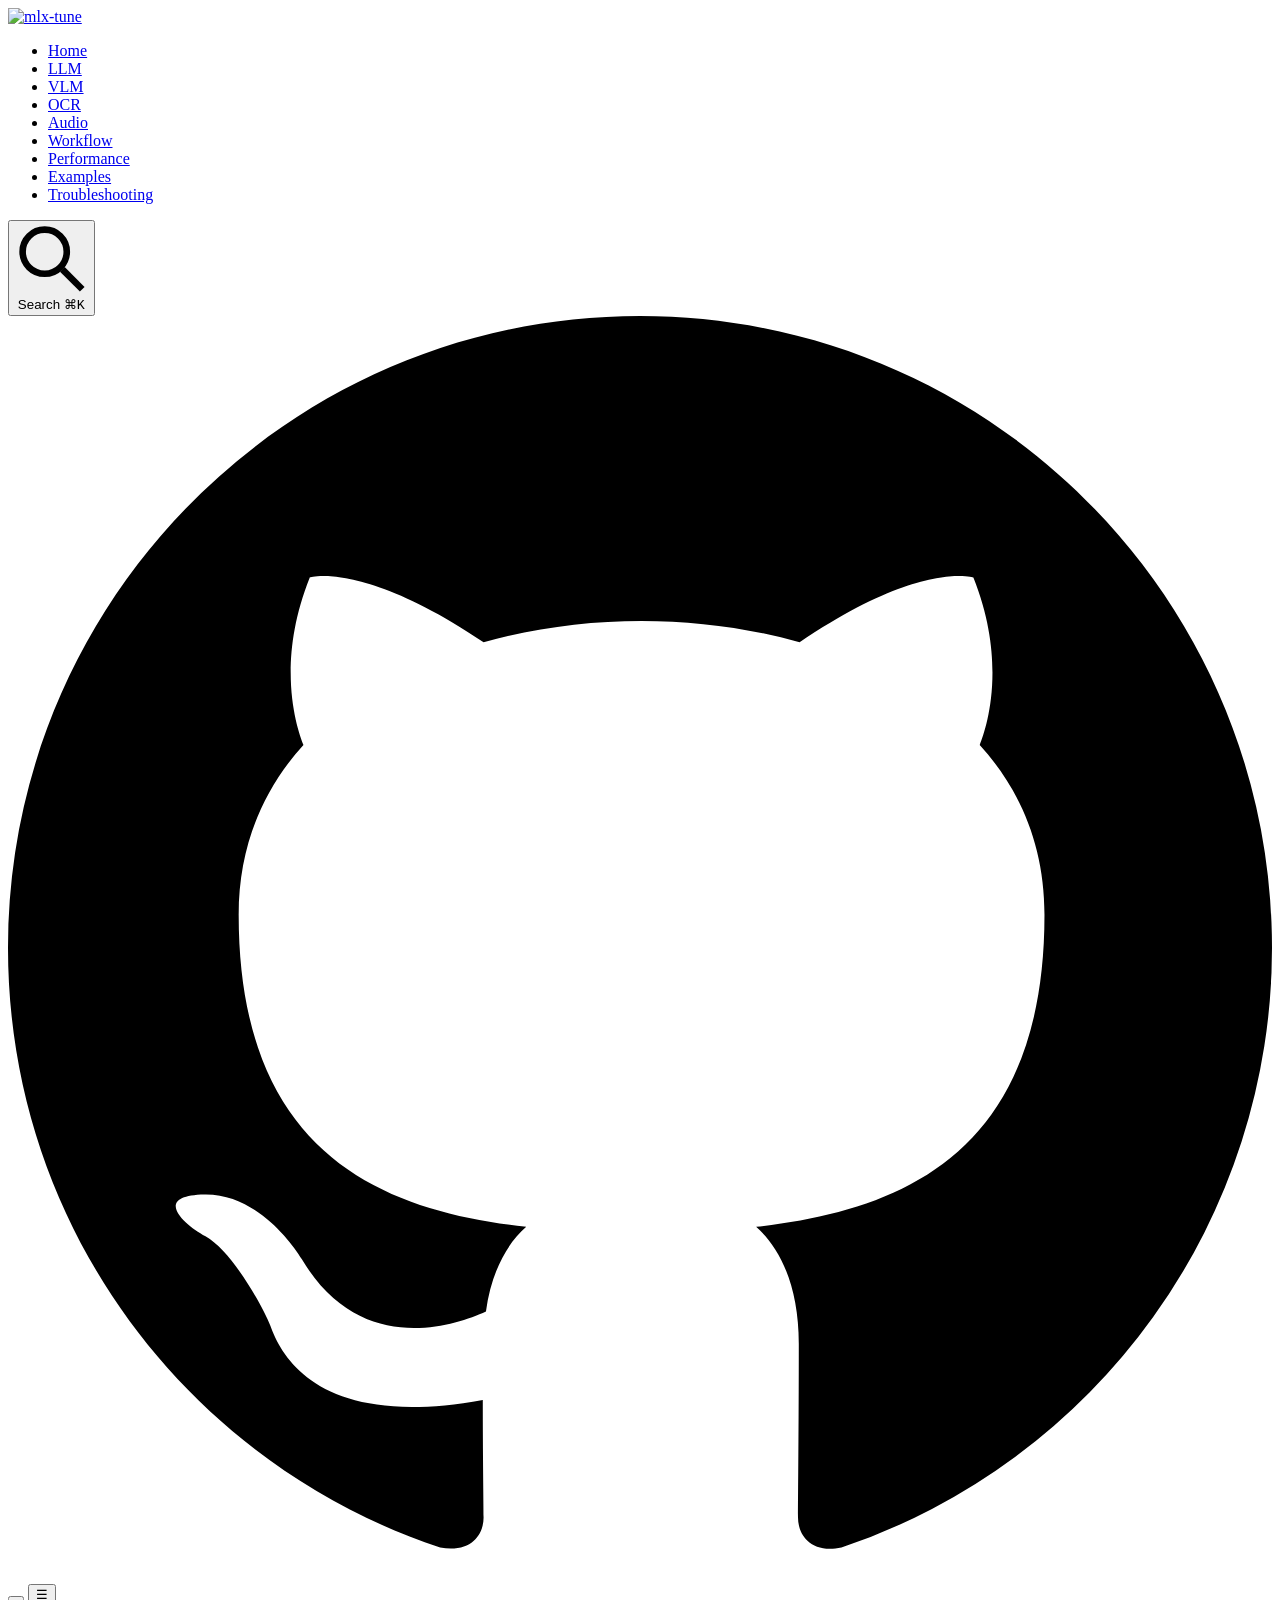
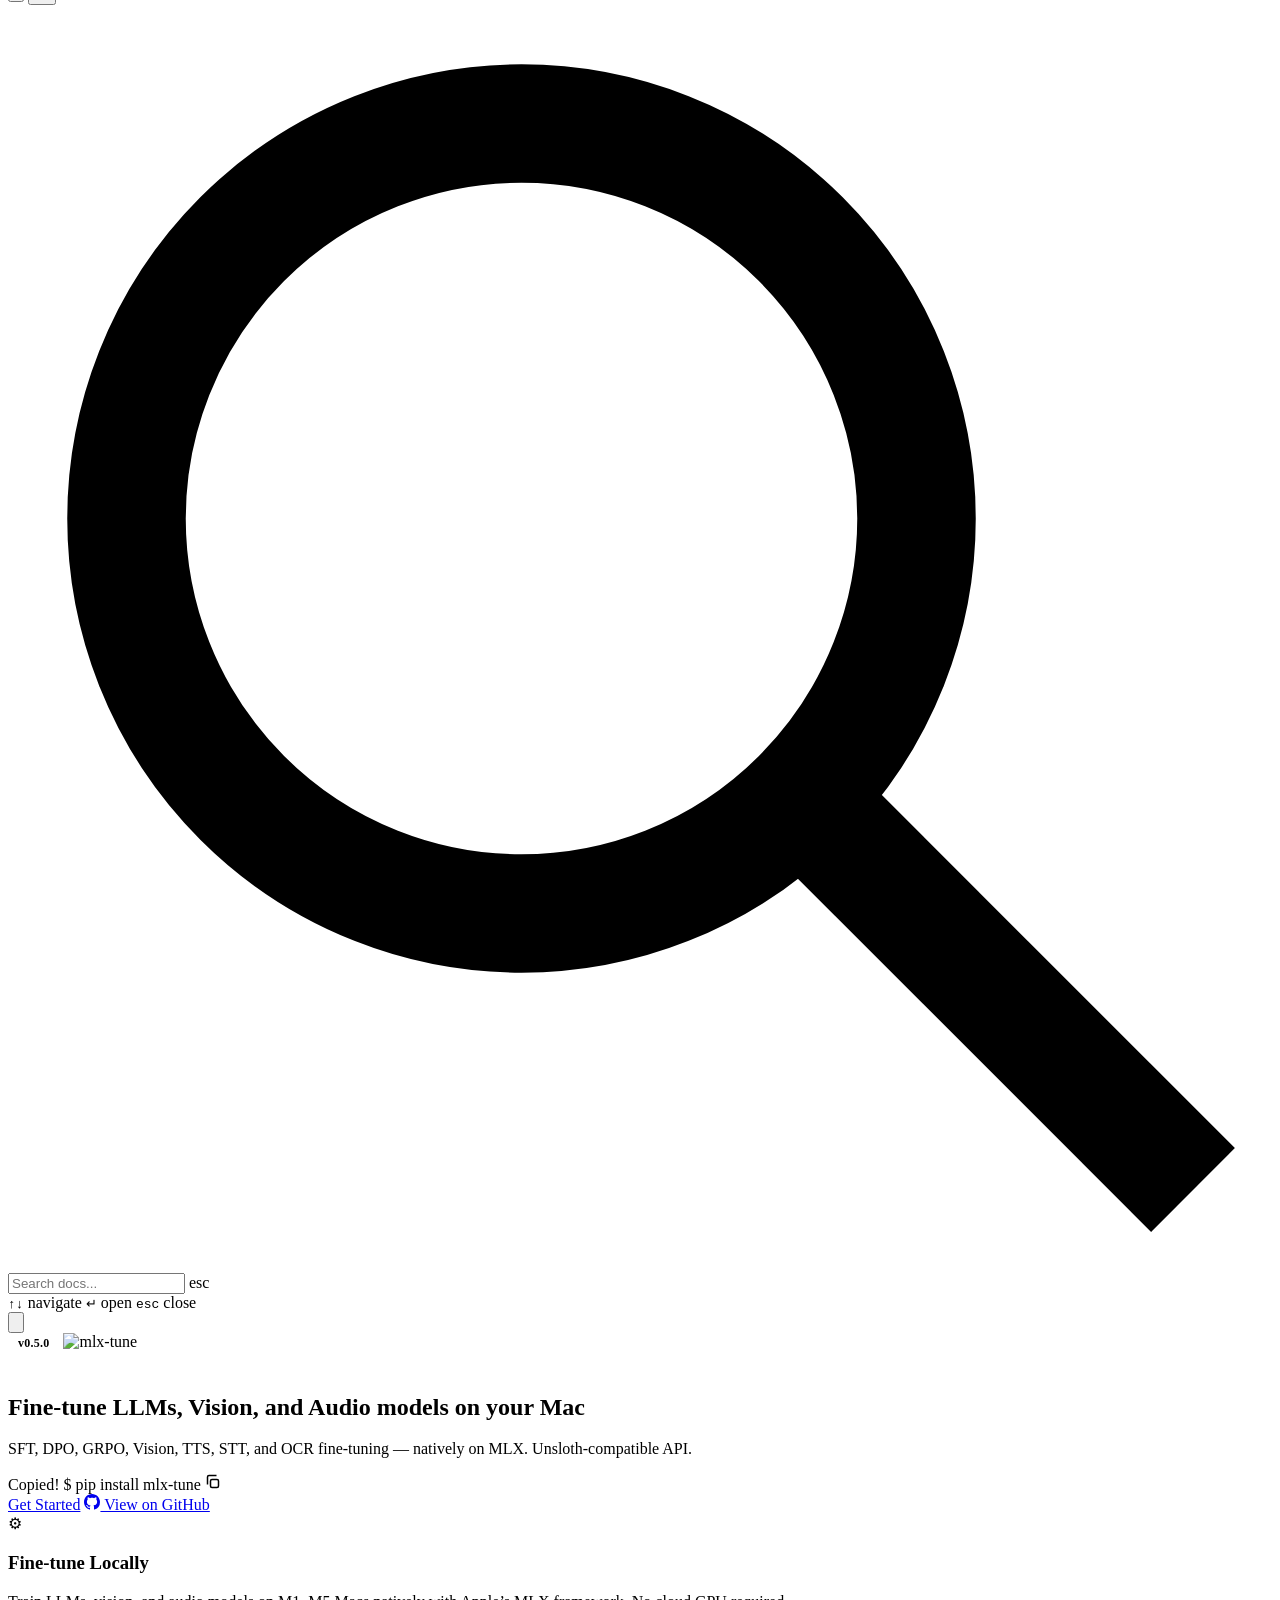
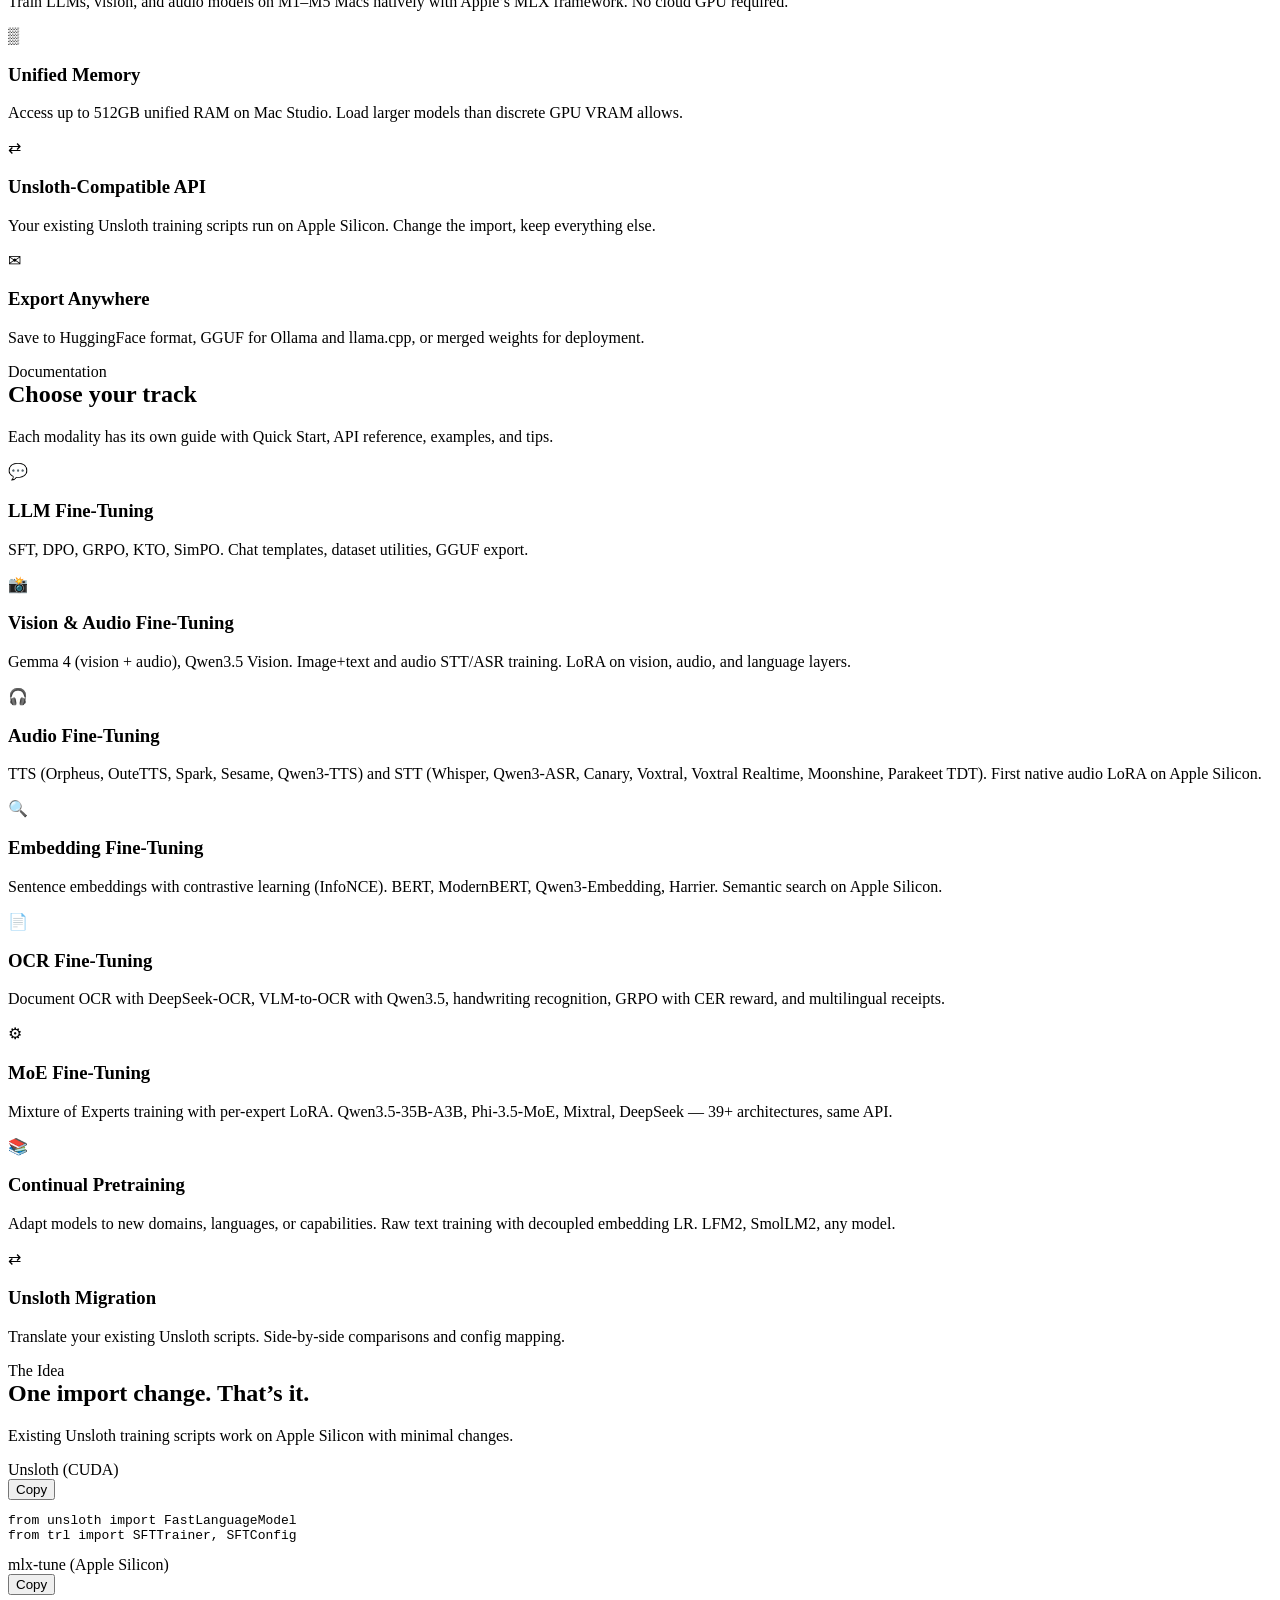
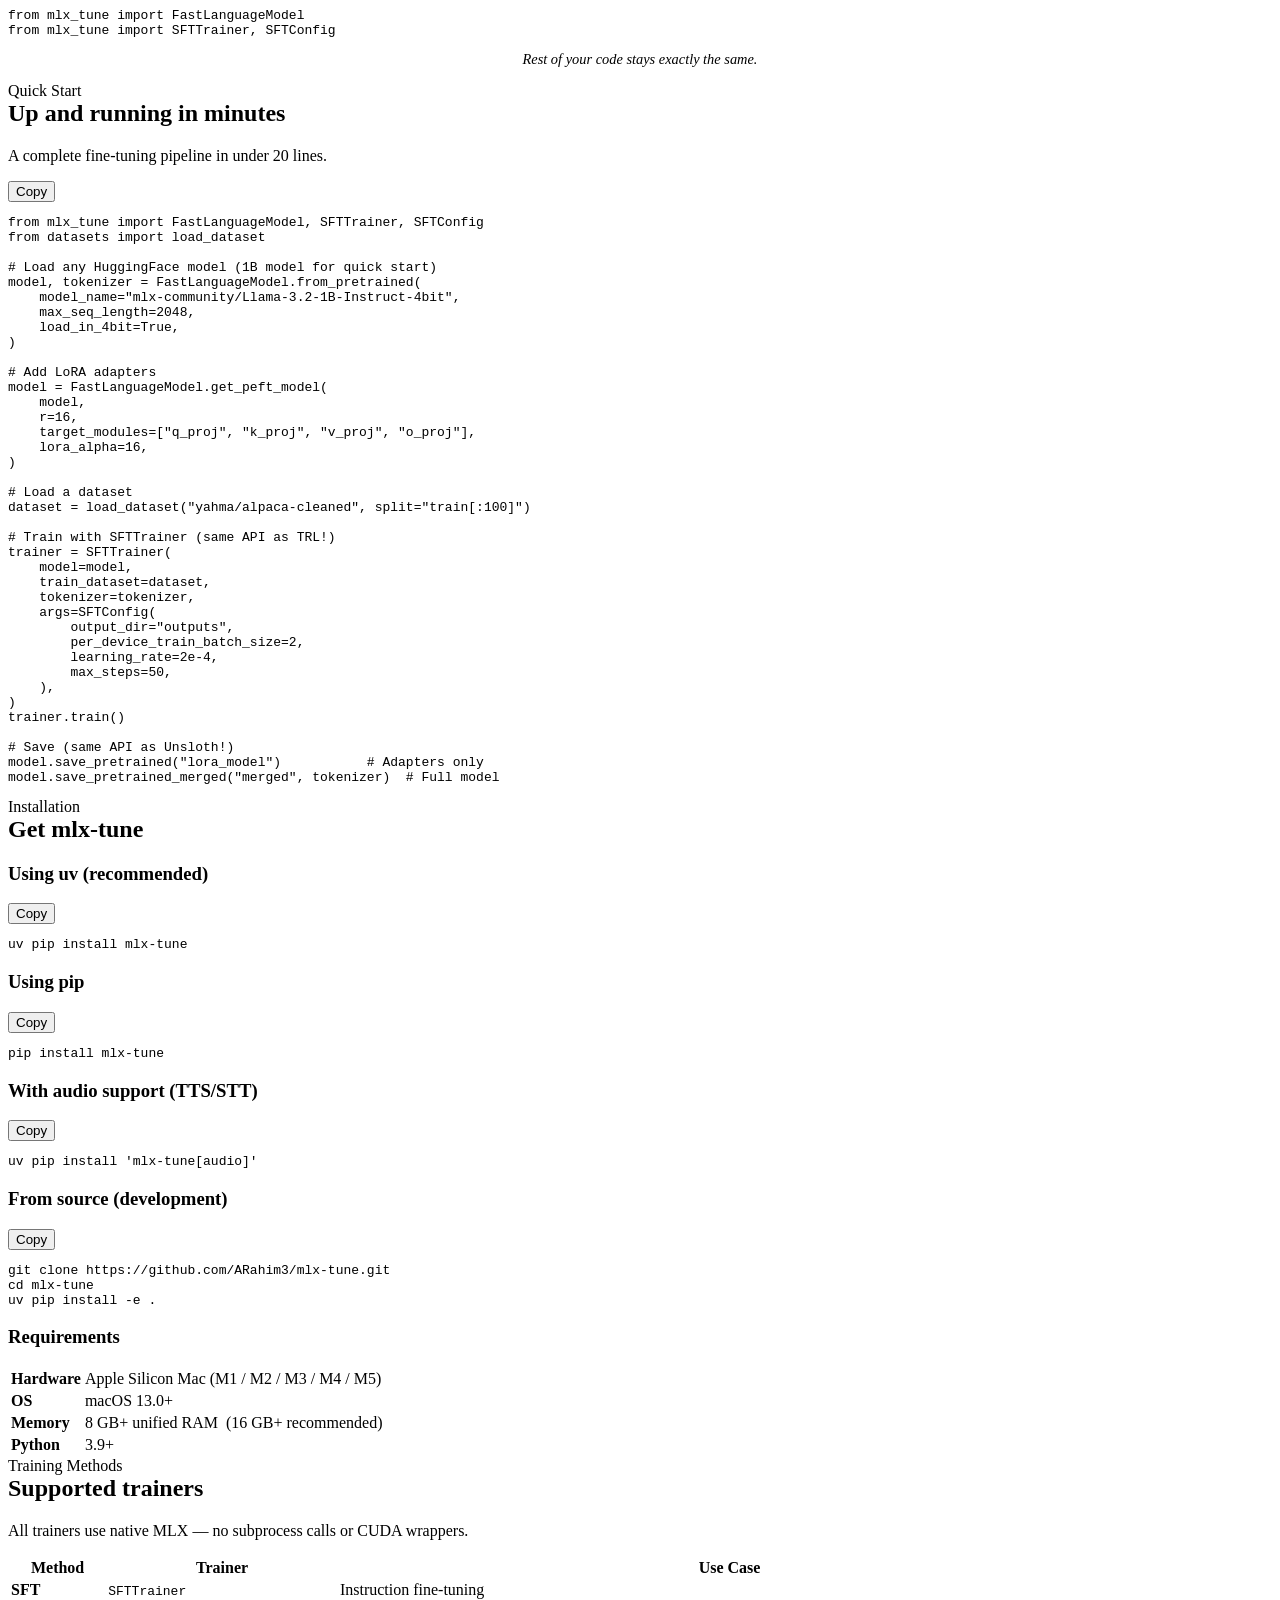
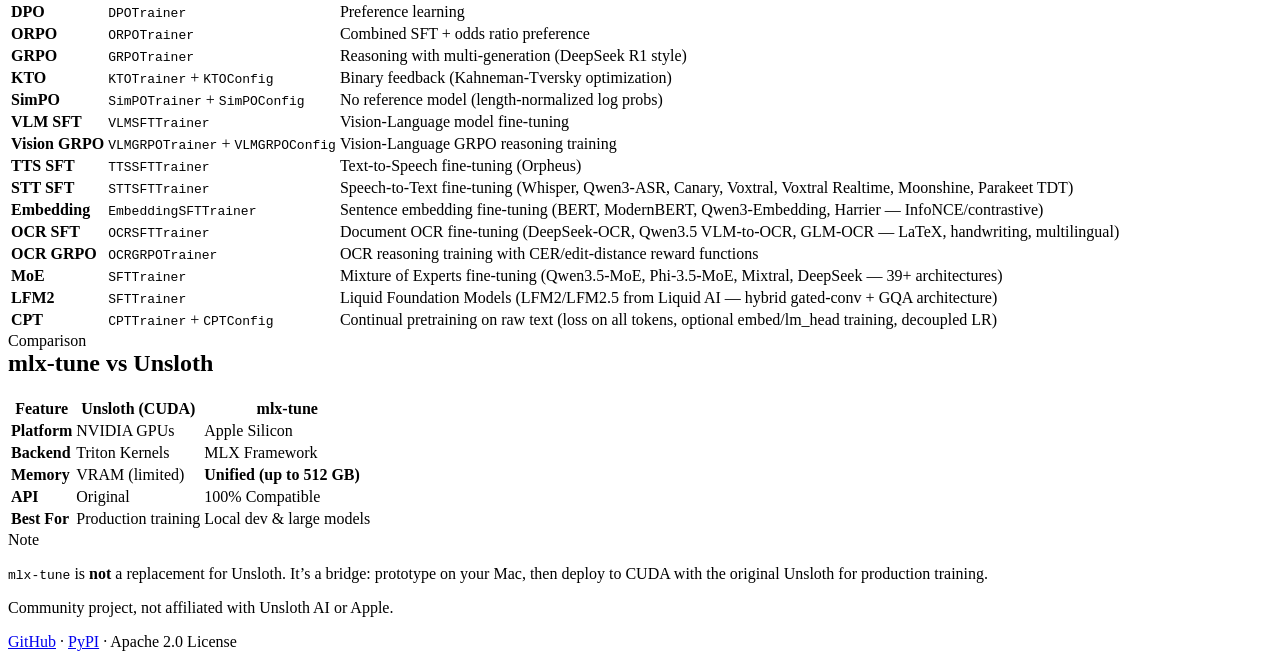
==== commit c1133e37: "v0.5.0 — Performance improvements across trainers" ====
--- a/docs/index.html
+++ b/docs/index.html
@@ -14,12 +14,12 @@
   <meta property="og:type" content="website">
   <meta property="og:title" content="mlx-tune - Fine-tune LLMs, Vision, and Audio models on Apple Silicon">
   <meta property="og:description" content="Fine-tune LLMs, Vision, TTS, and STT models on Apple Silicon with MLX. Unsloth-compatible API.">
-  <meta property="og:image" content="https://arahim3.github.io/mlx-tune/assets/img/og-image.png">
+  <meta property="og:image" content="https://arahim3.github.io/mlx-tune/assets/img/og-image.png?v=2">
   <meta property="og:url" content="https://arahim3.github.io/mlx-tune/">
   <meta name="twitter:card" content="summary_large_image">
   <meta name="twitter:title" content="mlx-tune - Fine-tune LLMs, Vision, and Audio models on Apple Silicon">
   <meta name="twitter:description" content="Fine-tune LLMs, Vision, TTS, and STT models on Apple Silicon with MLX.">
-  <meta name="twitter:image" content="https://arahim3.github.io/mlx-tune/assets/img/og-image.png">
+  <meta name="twitter:image" content="https://arahim3.github.io/mlx-tune/assets/img/og-image.png?v=2">
 
   <!-- Fonts -->
   <link rel="preconnect" href="https://fonts.googleapis.com">
@@ -126,6 +126,7 @@
         <li><a href="ocr.html">OCR</a></li>
         <li><a href="audio.html">Audio</a></li>
         <li><a href="workflow.html">Workflow</a></li>
+        <li><a href="performance.html">Performance</a></li>
         <li><a href="examples.html">Examples</a></li>
         <li><a href="troubleshooting.html">Troubleshooting</a></li>
       </ul>
@@ -173,7 +174,7 @@
 
       <!-- ===== Hero ===== -->
       <section class="hero hero-glow">
-        <span class="hero-version">v0.4.22</span>
+        <span class="hero-version">v0.5.0</span>
         <img src="assets/img/logo.png" alt="mlx-tune" class="hero-logo">
         <h1 class="hero-tagline">Fine-tune LLMs, Vision, and Audio models on your Mac</h1>
         <p class="hero-subtitle">SFT, DPO, GRPO, Vision, TTS, STT, and OCR fine-tuning &mdash; natively on MLX. Unsloth-compatible API.</p>
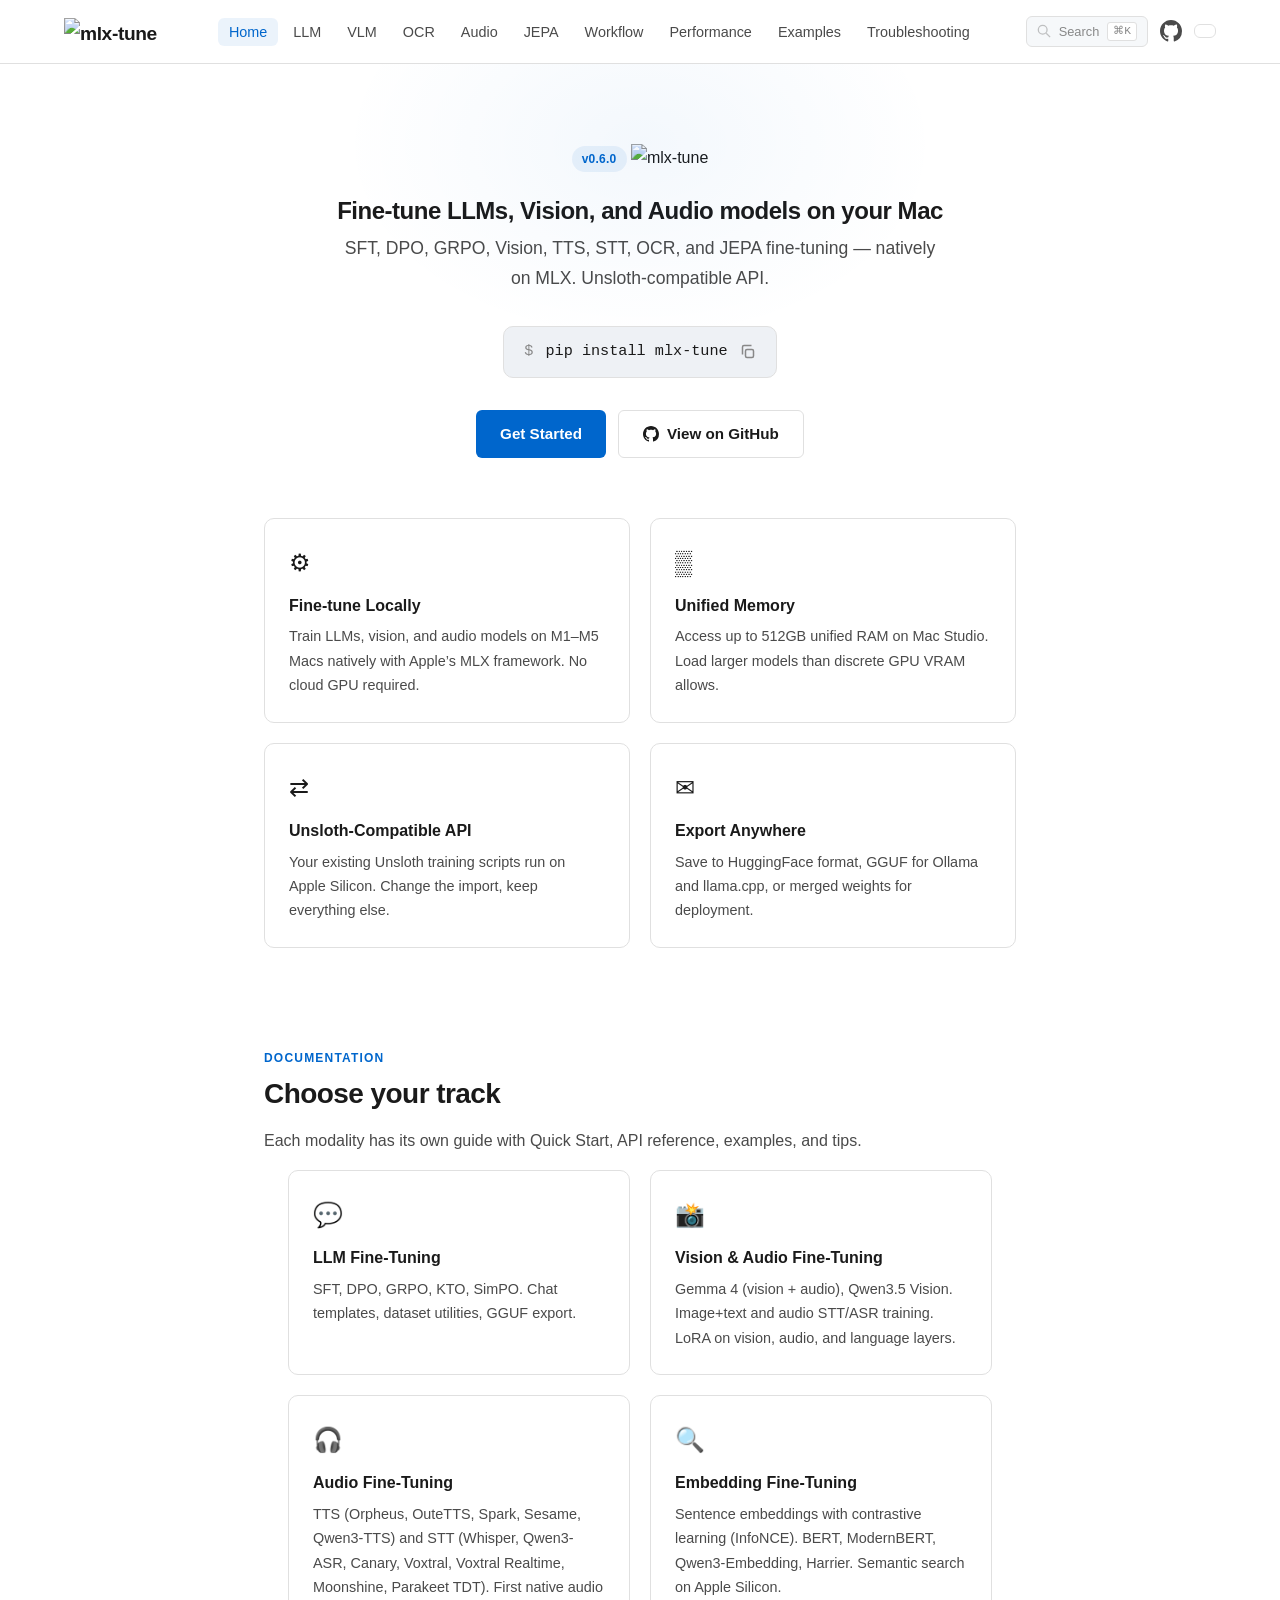
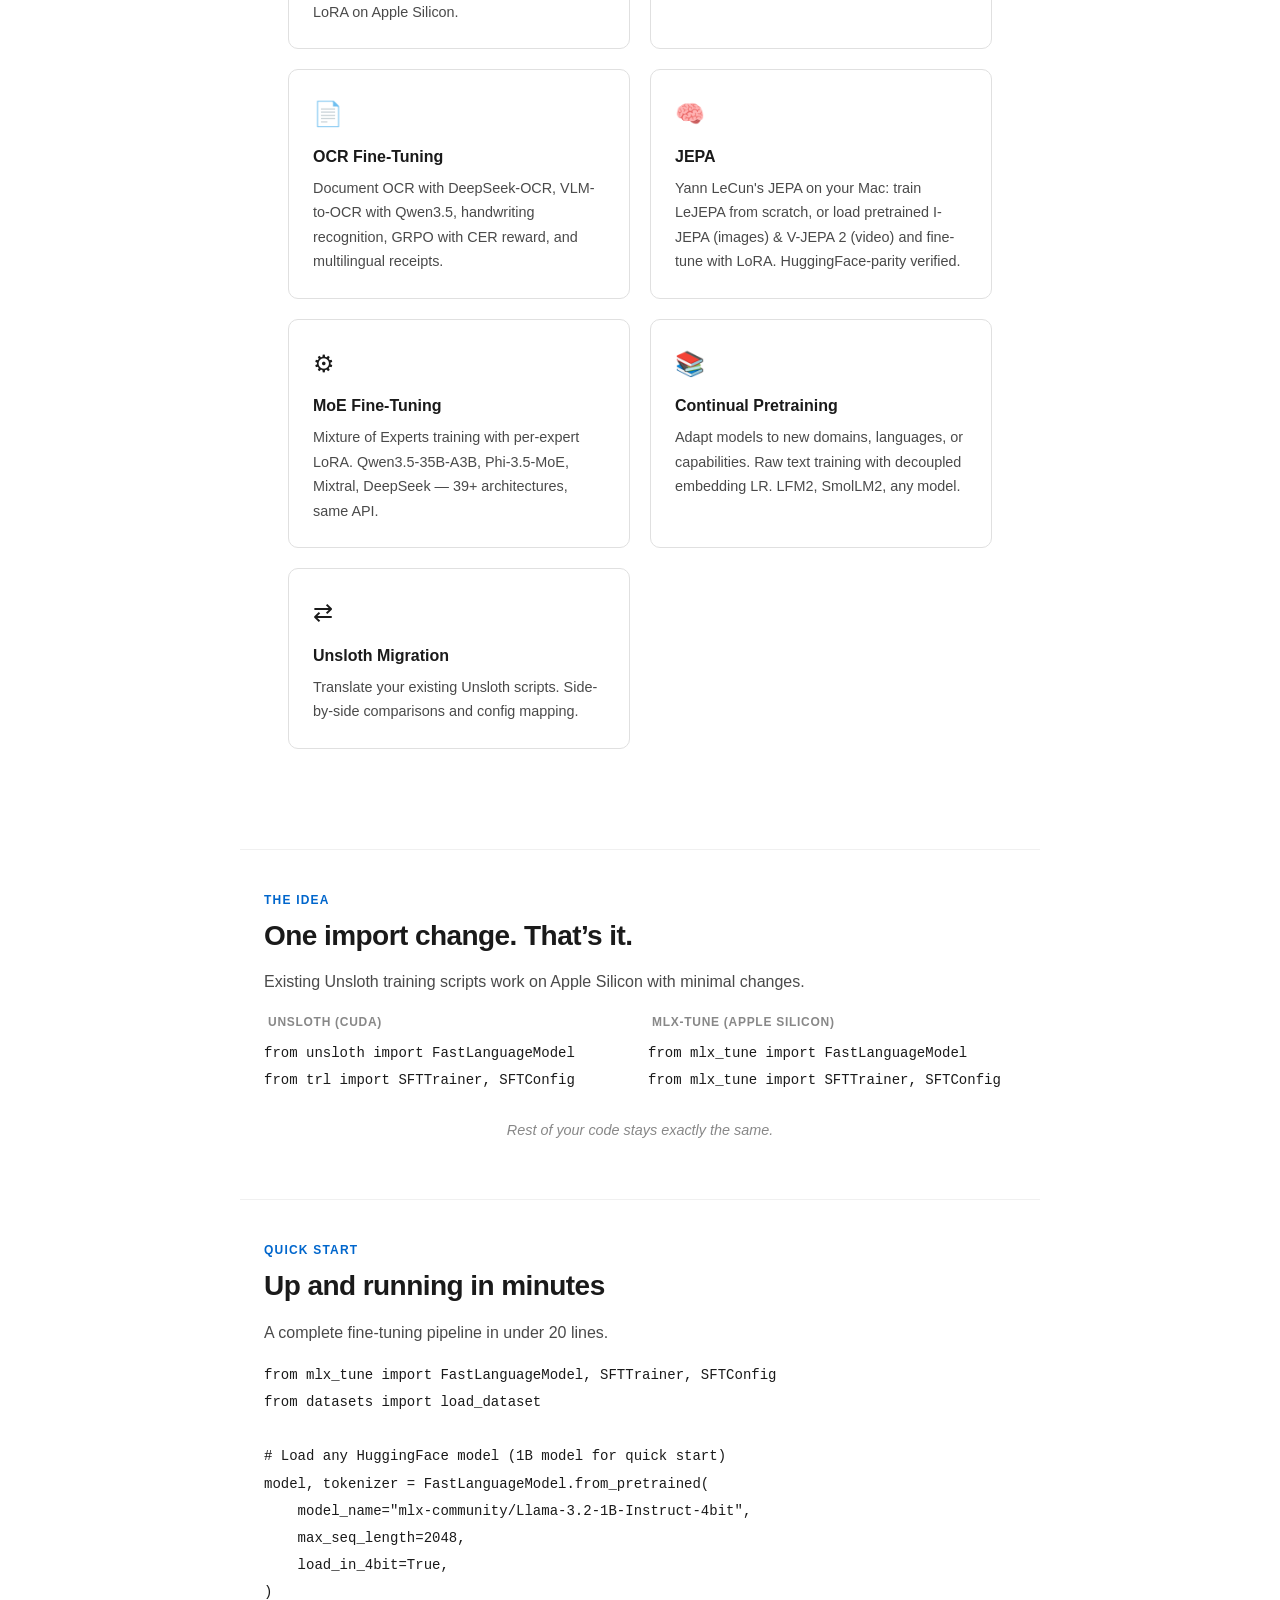
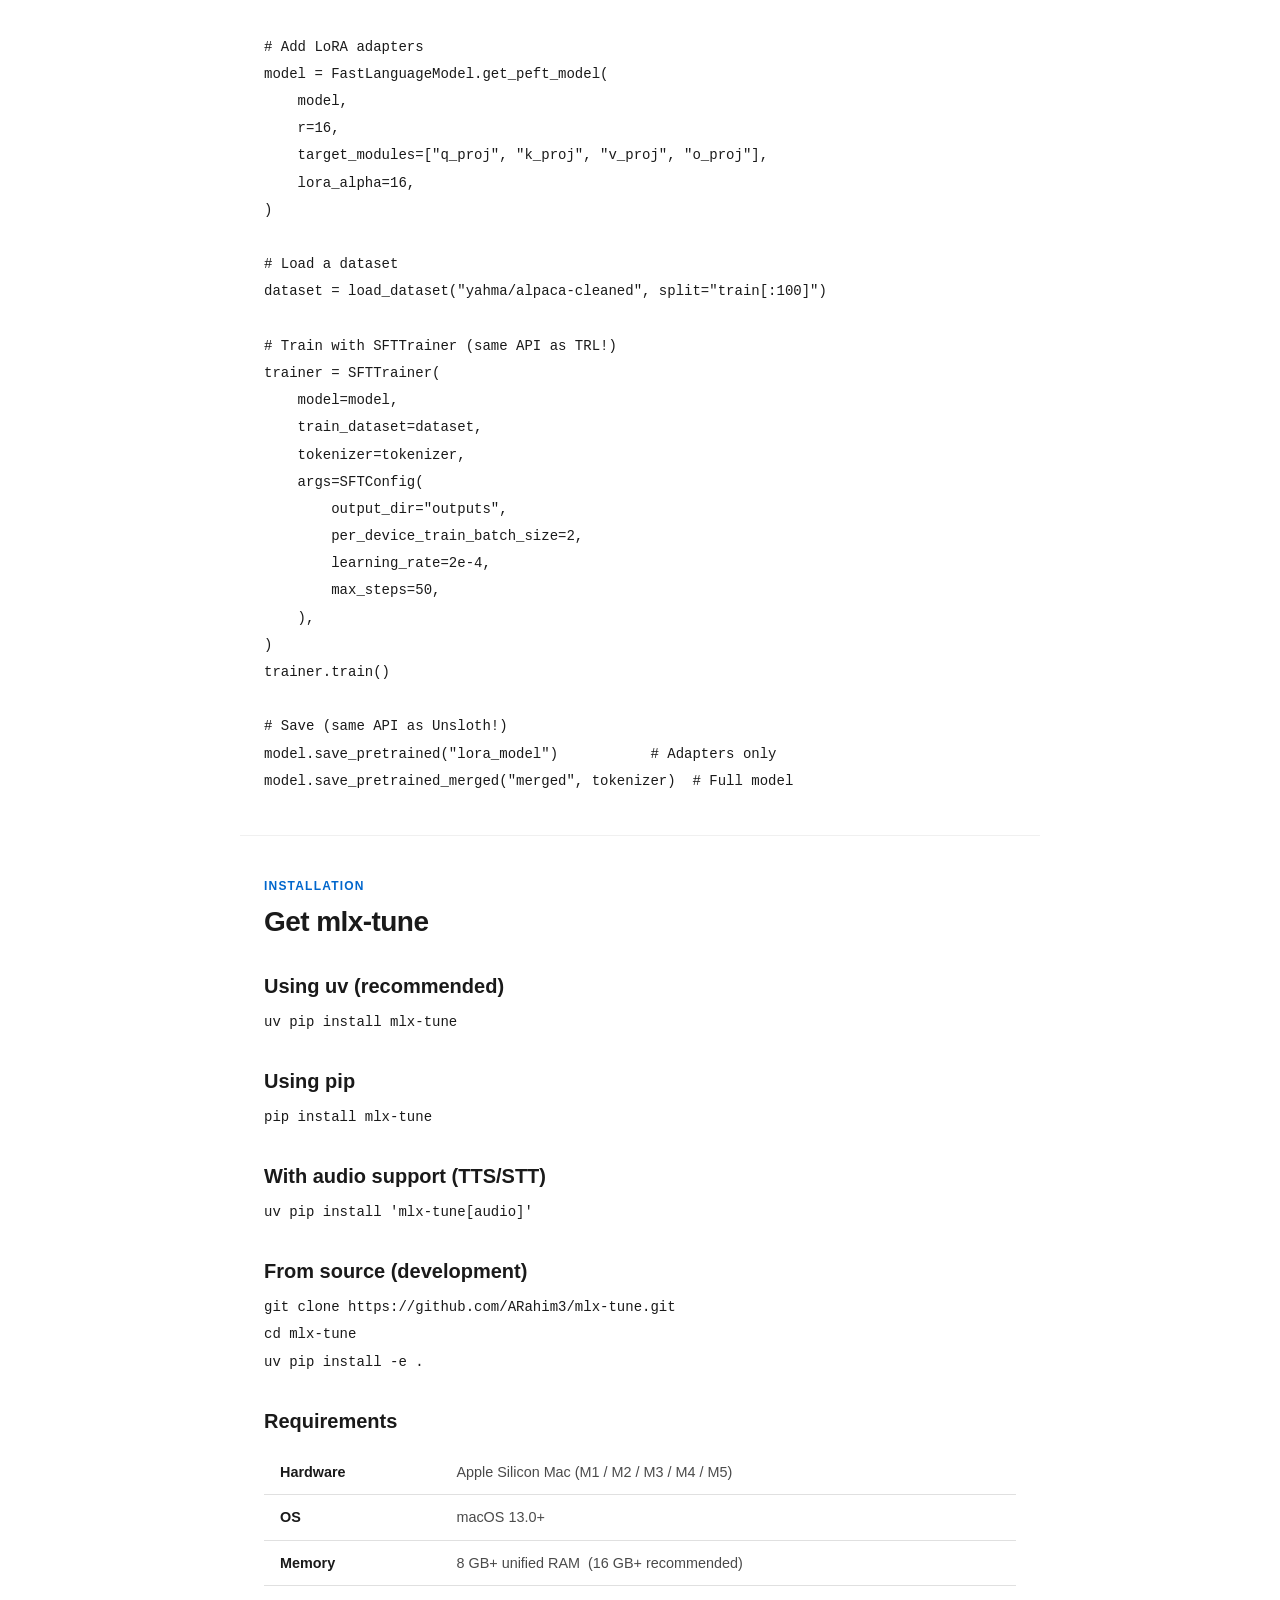
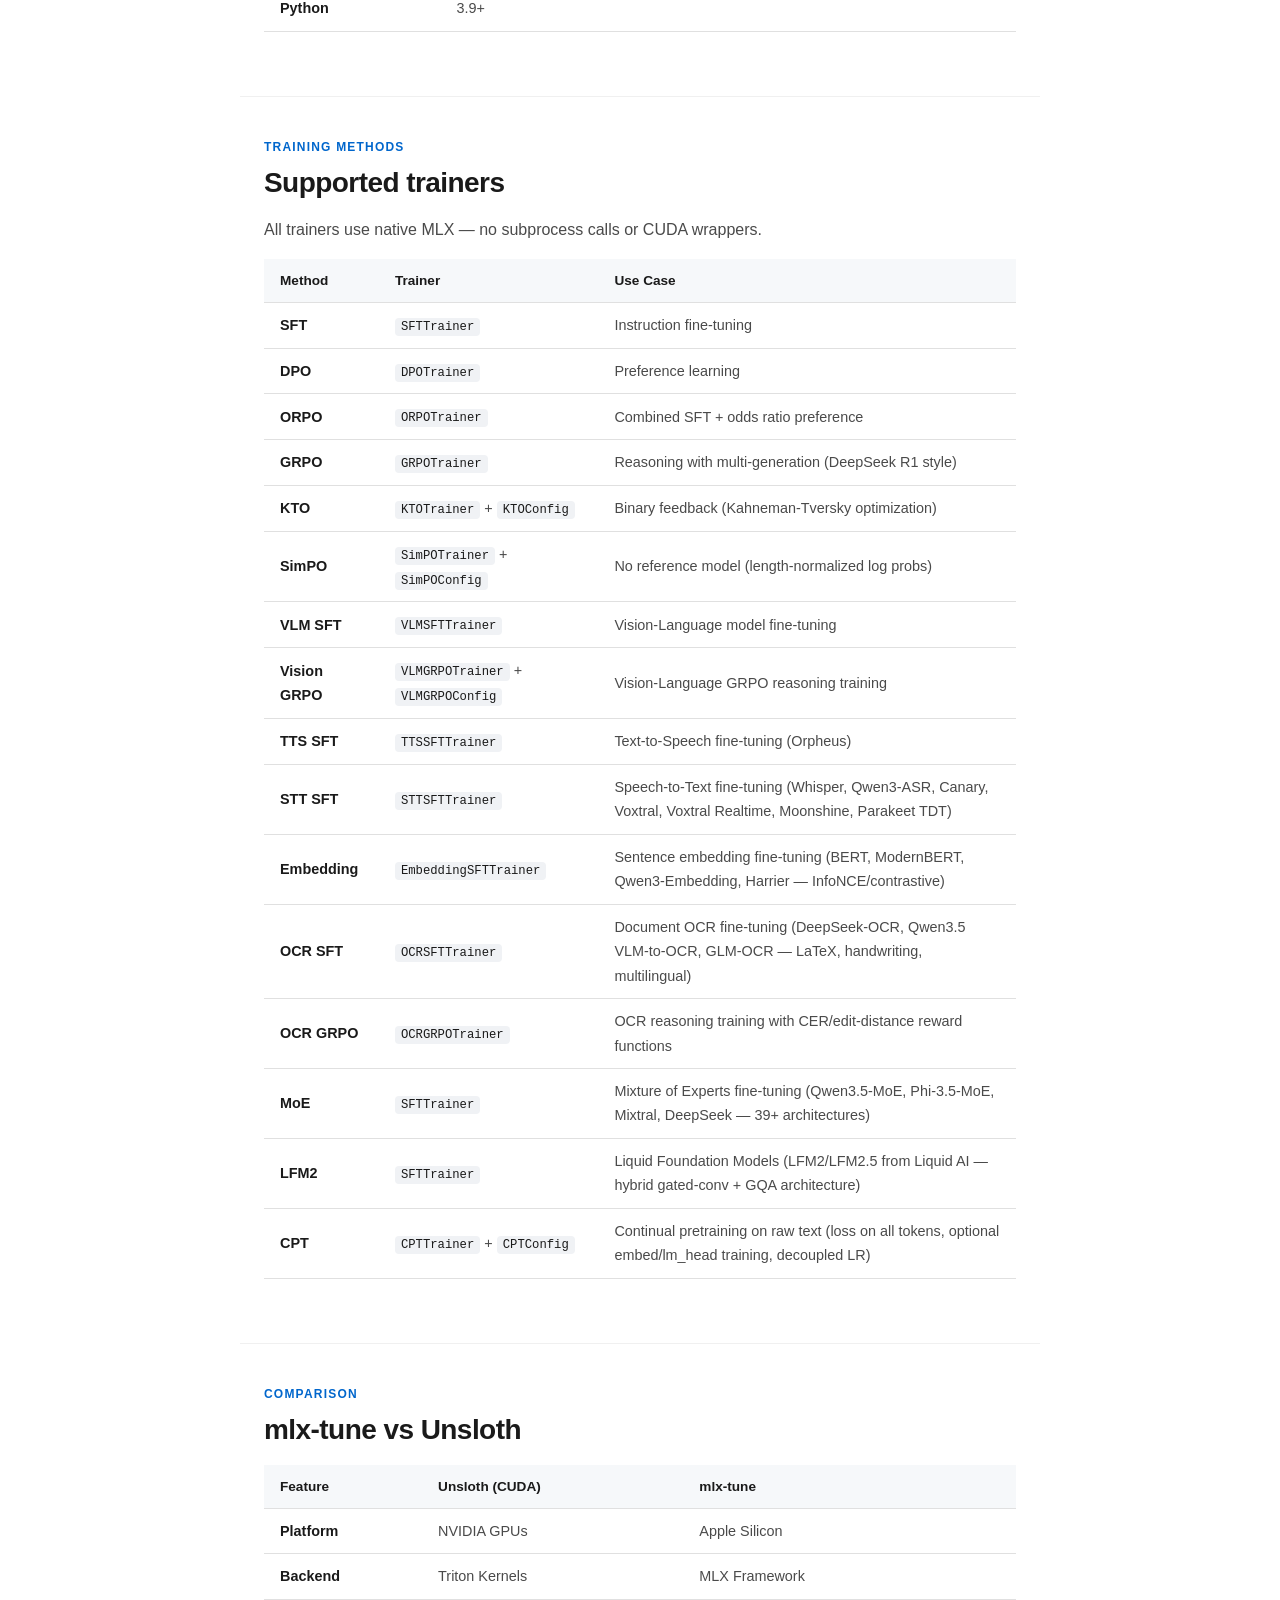
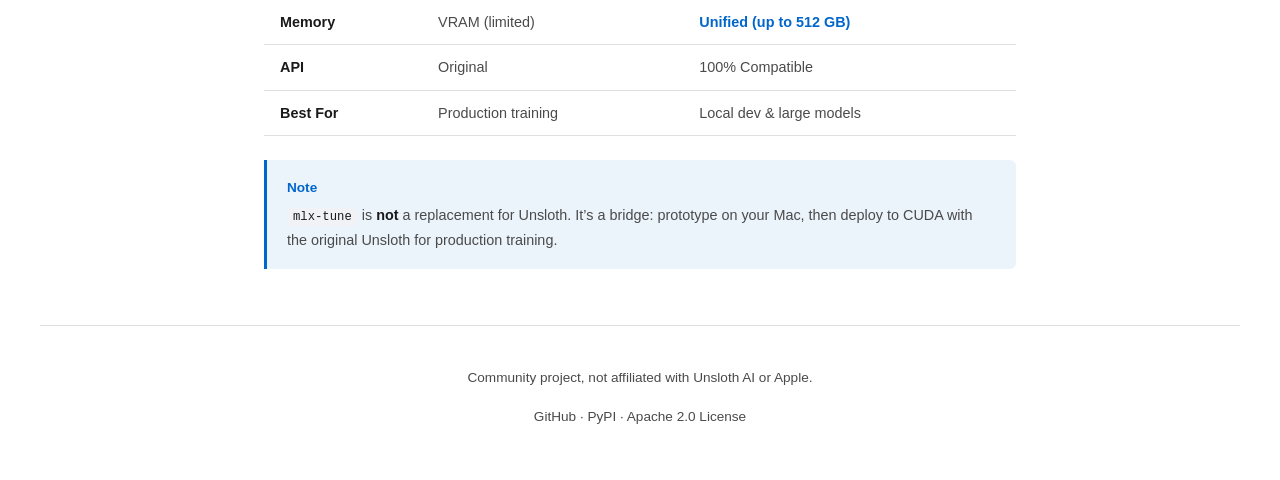
==== commit 9690fe1f: "v0.6.0 — JEPA comes to Apple Silicon" ====
--- a/docs/index.html
+++ b/docs/index.html
@@ -125,6 +125,7 @@
         <li><a href="vlm.html">VLM</a></li>
         <li><a href="ocr.html">OCR</a></li>
         <li><a href="audio.html">Audio</a></li>
+        <li><a href="jepa.html">JEPA</a></li>
         <li><a href="workflow.html">Workflow</a></li>
         <li><a href="performance.html">Performance</a></li>
         <li><a href="examples.html">Examples</a></li>
@@ -174,10 +175,10 @@
 
       <!-- ===== Hero ===== -->
       <section class="hero hero-glow">
-        <span class="hero-version">v0.5.0</span>
+        <span class="hero-version">v0.6.0</span>
         <img src="assets/img/logo.png" alt="mlx-tune" class="hero-logo">
         <h1 class="hero-tagline">Fine-tune LLMs, Vision, and Audio models on your Mac</h1>
-        <p class="hero-subtitle">SFT, DPO, GRPO, Vision, TTS, STT, and OCR fine-tuning &mdash; natively on MLX. Unsloth-compatible API.</p>
+        <p class="hero-subtitle">SFT, DPO, GRPO, Vision, TTS, STT, OCR, and JEPA fine-tuning &mdash; natively on MLX. Unsloth-compatible API.</p>
 
         <div class="hero-install" data-copy="pip install mlx-tune" role="button" tabindex="0" aria-label="Copy install command">
           <span class="copied-tooltip">Copied!</span>
@@ -250,6 +251,11 @@
             <div class="feature-icon">&#128196;</div>
             <h3>OCR Fine-Tuning</h3>
             <p>Document OCR with DeepSeek-OCR, VLM-to-OCR with Qwen3.5, handwriting recognition, GRPO with CER reward, and multilingual receipts.</p>
+          </a>
+          <a href="jepa.html" class="feature-card" style="text-decoration:none; color:inherit; cursor:pointer;">
+            <div class="feature-icon">&#129504;</div>
+            <h3>JEPA</h3>
+            <p>Yann LeCun's JEPA on your Mac: train LeJEPA from scratch, or load pretrained I-JEPA (images) &amp; V-JEPA 2 (video) and fine-tune with LoRA. HuggingFace-parity verified.</p>
           </a>
           <a href="llm.html#moe" class="feature-card" style="text-decoration:none; color:inherit; cursor:pointer;">
             <div class="feature-icon">&#9881;</div>
--- a/docs/assets/css/style.css
+++ b/docs/assets/css/style.css
@@ -0,0 +1,1327 @@
+/* ===== mlx-tune Documentation - Design System ===== */
+
+/* --- CSS Custom Properties (Theming) --- */
+:root {
+  --bg-primary: #ffffff;
+  --bg-secondary: #f6f8fa;
+  --bg-tertiary: #eef1f5;
+  --bg-nav: rgba(255, 255, 255, 0.85);
+  --text-primary: #1a1a1a;
+  --text-secondary: #4a4a4a;
+  --text-muted: #888888;
+  --accent: #0066cc;
+  --accent-hover: #0052a3;
+  --accent-subtle: rgba(0, 102, 204, 0.08);
+  --border: #e0e0e0;
+  --border-light: #f0f0f0;
+  --card-bg: #ffffff;
+  --card-shadow: 0 1px 3px rgba(0, 0, 0, 0.08), 0 1px 2px rgba(0, 0, 0, 0.06);
+  --card-shadow-hover: 0 4px 12px rgba(0, 0, 0, 0.1);
+  --code-bg: #f6f8fa;
+  --code-inline-bg: #f0f2f5;
+  --nav-height: 64px;
+  --sidebar-width: 260px;
+  --content-max-width: 860px;
+  --page-max-width: 1200px;
+  --font-body: 'Inter', -apple-system, BlinkMacSystemFont, 'Segoe UI', sans-serif;
+  --font-mono: 'SF Mono', 'Fira Code', 'Cascadia Code', 'Consolas', monospace;
+  --radius-sm: 6px;
+  --radius-md: 10px;
+  --radius-lg: 16px;
+  --transition: 0.2s ease;
+}
+
+[data-theme="dark"] {
+  --bg-primary: #0d1117;
+  --bg-secondary: #161b22;
+  --bg-tertiary: #1c2128;
+  --bg-nav: rgba(13, 17, 23, 0.85);
+  --text-primary: #e6edf3;
+  --text-secondary: #8b949e;
+  --text-muted: #6e7681;
+  --accent: #58a6ff;
+  --accent-hover: #79b8ff;
+  --accent-subtle: rgba(88, 166, 255, 0.08);
+  --border: #30363d;
+  --border-light: #21262d;
+  --card-bg: #161b22;
+  --card-shadow: 0 1px 3px rgba(0, 0, 0, 0.3);
+  --card-shadow-hover: 0 4px 12px rgba(0, 0, 0, 0.4);
+  --code-bg: #161b22;
+  --code-inline-bg: #1c2128;
+}
+
+/* --- Reset & Base --- */
+*, *::before, *::after {
+  margin: 0;
+  padding: 0;
+  box-sizing: border-box;
+}
+
+html {
+  scroll-behavior: smooth;
+  scroll-padding-top: calc(var(--nav-height) + 24px);
+}
+
+body {
+  font-family: var(--font-body);
+  font-size: 16px;
+  line-height: 1.7;
+  color: var(--text-primary);
+  background: var(--bg-primary);
+  -webkit-font-smoothing: antialiased;
+  -moz-osx-font-smoothing: grayscale;
+  transition: background var(--transition), color var(--transition);
+}
+
+/* --- Typography --- */
+h1, h2, h3, h4, h5, h6 {
+  font-weight: 700;
+  line-height: 1.3;
+  color: var(--text-primary);
+  margin-bottom: 0.5em;
+}
+
+h1 { font-size: 2.5rem; letter-spacing: -0.03em; }
+h2 { font-size: 1.75rem; letter-spacing: -0.02em; margin-top: 2.5rem; }
+h3 { font-size: 1.25rem; margin-top: 2rem; }
+h4 { font-size: 1.1rem; margin-top: 1.5rem; }
+
+p { margin-bottom: 1rem; color: var(--text-secondary); }
+
+a {
+  color: var(--accent);
+  text-decoration: none;
+  transition: color var(--transition);
+}
+a:hover { color: var(--accent-hover); text-decoration: underline; }
+
+strong { color: var(--text-primary); }
+
+/* --- Navigation --- */
+.top-nav {
+  position: fixed;
+  top: 0;
+  left: 0;
+  right: 0;
+  height: var(--nav-height);
+  background: var(--bg-nav);
+  backdrop-filter: blur(12px);
+  -webkit-backdrop-filter: blur(12px);
+  border-bottom: 1px solid var(--border);
+  z-index: 100;
+  transition: background var(--transition), border-color var(--transition);
+}
+
+.nav-inner {
+  max-width: var(--page-max-width);
+  margin: 0 auto;
+  padding: 0 24px;
+  height: 100%;
+  display: flex;
+  align-items: center;
+  justify-content: space-between;
+}
+
+.nav-logo {
+  display: flex;
+  align-items: center;
+  gap: 10px;
+  margin-right: 16px;
+  flex-shrink: 0;
+  text-decoration: none;
+  font-weight: 800;
+  font-size: 1.2rem;
+  color: var(--text-primary);
+  letter-spacing: -0.02em;
+}
+.nav-logo:hover { text-decoration: none; color: var(--text-primary); }
+.nav-logo img {
+  height: 28px;
+  width: auto;
+}
+
+.nav-links {
+  display: flex;
+  align-items: center;
+  gap: 4px;
+  list-style: none;
+}
+
+.nav-links a {
+  padding: 6px 11px;
+  border-radius: var(--radius-sm);
+  font-size: 0.9rem;
+  font-weight: 500;
+  white-space: nowrap;
+  color: var(--text-secondary);
+  transition: all var(--transition);
+}
+.nav-links a:hover {
+  color: var(--text-primary);
+  background: var(--accent-subtle);
+  text-decoration: none;
+}
+.nav-links a.active {
+  color: var(--accent);
+  background: var(--accent-subtle);
+}
+
+.nav-right {
+  display: flex;
+  align-items: center;
+  gap: 12px;
+}
+
+.theme-toggle {
+  background: none;
+  border: 1px solid var(--border);
+  border-radius: var(--radius-sm);
+  padding: 6px 10px;
+  cursor: pointer;
+  color: var(--text-secondary);
+  font-size: 1rem;
+  transition: all var(--transition);
+  display: flex;
+  align-items: center;
+}
+.theme-toggle:hover {
+  color: var(--text-primary);
+  border-color: var(--text-muted);
+}
+
+.github-link {
+  display: flex;
+  align-items: center;
+  color: var(--text-secondary);
+  transition: color var(--transition);
+}
+.github-link:hover { color: var(--text-primary); text-decoration: none; }
+.github-link svg { width: 22px; height: 22px; fill: currentColor; }
+
+.mobile-toggle {
+  display: none;
+  background: none;
+  border: none;
+  color: var(--text-primary);
+  font-size: 1.5rem;
+  cursor: pointer;
+  padding: 4px;
+}
+
+/* --- Page Layout --- */
+.page-wrapper {
+  display: flex;
+  max-width: var(--page-max-width);
+  margin: 0 auto;
+  padding-top: var(--nav-height);
+  min-height: 100vh;
+}
+
+.sidebar {
+  position: fixed;
+  top: var(--nav-height);
+  left: max(0px, calc((100vw - var(--page-max-width)) / 2));
+  width: var(--sidebar-width);
+  height: calc(100vh - var(--nav-height));
+  padding: 24px 16px 24px 24px;
+  overflow-y: auto;
+  border-right: 1px solid var(--border);
+  background: var(--bg-primary);
+  transition: background var(--transition), border-color var(--transition);
+}
+
+.sidebar-title {
+  font-size: 0.75rem;
+  font-weight: 700;
+  text-transform: uppercase;
+  letter-spacing: 0.08em;
+  color: var(--text-muted);
+  margin-bottom: 12px;
+  padding-left: 12px;
+}
+
+.sidebar-nav {
+  list-style: none;
+}
+
+.sidebar-nav a {
+  display: block;
+  padding: 6px 12px;
+  font-size: 0.875rem;
+  color: var(--text-secondary);
+  border-radius: var(--radius-sm);
+  border-left: 2px solid transparent;
+  transition: all var(--transition);
+}
+.sidebar-nav a:hover {
+  color: var(--text-primary);
+  background: var(--accent-subtle);
+  text-decoration: none;
+}
+.sidebar-nav a.active {
+  color: var(--accent);
+  border-left-color: var(--accent);
+  background: var(--accent-subtle);
+}
+
+.sidebar-nav .sub-item a {
+  padding-left: 24px;
+  font-size: 0.825rem;
+}
+
+.content {
+  flex: 1;
+  min-width: 0;
+  max-width: var(--content-max-width);
+  margin-left: var(--sidebar-width);
+  padding: 40px 48px 80px;
+}
+
+/* No sidebar layout (home page) */
+.content.full-width {
+  margin-left: 0;
+  max-width: 100%;
+  padding: 0;
+}
+
+/* --- Hero Section --- */
+.hero {
+  text-align: center;
+  padding: 80px 24px 60px;
+  max-width: 800px;
+  margin: 0 auto;
+}
+
+.hero-logo {
+  width: 280px;
+  max-width: 80%;
+  margin-bottom: 24px;
+}
+
+.hero-tagline {
+  font-size: 1.5rem;
+  font-weight: 600;
+  color: var(--text-primary);
+  margin-bottom: 8px;
+  letter-spacing: -0.02em;
+}
+
+.hero-subtitle {
+  font-size: 1.1rem;
+  color: var(--text-secondary);
+  margin-bottom: 32px;
+  max-width: 600px;
+  margin-left: auto;
+  margin-right: auto;
+}
+
+.hero-install {
+  display: inline-flex;
+  align-items: center;
+  gap: 12px;
+  background: var(--bg-tertiary);
+  border: 1px solid var(--border);
+  border-radius: var(--radius-md);
+  padding: 12px 20px;
+  font-family: var(--font-mono);
+  font-size: 0.95rem;
+  color: var(--text-primary);
+  margin-bottom: 32px;
+  cursor: pointer;
+  transition: all var(--transition);
+  position: relative;
+}
+.hero-install:hover {
+  border-color: var(--accent);
+}
+.hero-install .copy-icon {
+  color: var(--text-muted);
+  transition: color var(--transition);
+}
+.hero-install:hover .copy-icon {
+  color: var(--accent);
+}
+.hero-install .copied-tooltip {
+  position: absolute;
+  top: -32px;
+  left: 50%;
+  transform: translateX(-50%);
+  background: var(--text-primary);
+  color: var(--bg-primary);
+  padding: 4px 10px;
+  border-radius: var(--radius-sm);
+  font-size: 0.75rem;
+  font-family: var(--font-body);
+  opacity: 0;
+  pointer-events: none;
+  transition: opacity 0.15s;
+}
+.hero-install .copied-tooltip.show {
+  opacity: 1;
+}
+
+.hero-buttons {
+  display: flex;
+  gap: 12px;
+  justify-content: center;
+  flex-wrap: wrap;
+}
+
+/* --- Buttons --- */
+.btn {
+  display: inline-flex;
+  align-items: center;
+  gap: 8px;
+  padding: 10px 24px;
+  border-radius: var(--radius-sm);
+  font-size: 0.95rem;
+  font-weight: 600;
+  text-decoration: none;
+  transition: all var(--transition);
+  cursor: pointer;
+  border: none;
+}
+.btn:hover { text-decoration: none; }
+
+.btn-primary {
+  background: var(--accent);
+  color: #fff;
+}
+.btn-primary:hover {
+  background: var(--accent-hover);
+  color: #fff;
+}
+
+.btn-secondary {
+  background: transparent;
+  color: var(--text-primary);
+  border: 1px solid var(--border);
+}
+.btn-secondary:hover {
+  border-color: var(--text-muted);
+  background: var(--accent-subtle);
+}
+
+/* --- Feature Cards --- */
+.features {
+  display: grid;
+  grid-template-columns: repeat(2, 1fr);
+  gap: 20px;
+  max-width: 800px;
+  margin: 0 auto;
+  padding: 0 24px 60px;
+}
+
+.feature-card {
+  background: var(--card-bg);
+  border: 1px solid var(--border);
+  border-radius: var(--radius-md);
+  padding: 24px;
+  transition: all var(--transition);
+}
+.feature-card:hover {
+  box-shadow: var(--card-shadow-hover);
+  border-color: var(--text-muted);
+}
+
+.feature-icon {
+  font-size: 1.5rem;
+  margin-bottom: 12px;
+}
+
+.feature-card h3 {
+  font-size: 1rem;
+  margin-top: 0;
+  margin-bottom: 8px;
+}
+
+.feature-card p {
+  font-size: 0.9rem;
+  margin-bottom: 0;
+  color: var(--text-secondary);
+}
+
+/* --- Sections --- */
+.section {
+  max-width: 800px;
+  margin: 0 auto;
+  padding: 40px 24px;
+}
+
+.section + .section {
+  border-top: 1px solid var(--border-light);
+}
+
+.section-label {
+  font-size: 0.75rem;
+  font-weight: 700;
+  text-transform: uppercase;
+  letter-spacing: 0.1em;
+  color: var(--accent);
+  margin-bottom: 8px;
+}
+
+/* --- Code Blocks --- */
+pre[class*="language-"] {
+  background: #1e1e2e !important;
+  border-radius: var(--radius-md);
+  padding: 20px 24px;
+  margin: 16px 0 24px;
+  overflow-x: auto;
+  font-size: 0.875rem;
+  line-height: 1.6;
+  border: 1px solid rgba(255, 255, 255, 0.06);
+}
+
+code[class*="language-"] {
+  font-family: var(--font-mono);
+  font-size: 0.875rem;
+}
+
+code:not([class*="language-"]) {
+  font-family: var(--font-mono);
+  font-size: 0.85em;
+  background: var(--code-inline-bg);
+  padding: 2px 6px;
+  border-radius: 4px;
+  color: var(--text-primary);
+}
+
+.code-block-wrapper {
+  position: relative;
+}
+
+.code-block-wrapper .copy-btn {
+  position: absolute;
+  top: 8px;
+  right: 8px;
+  background: rgba(255, 255, 255, 0.1);
+  border: none;
+  border-radius: 4px;
+  padding: 4px 8px;
+  color: rgba(255, 255, 255, 0.5);
+  cursor: pointer;
+  font-size: 0.75rem;
+  font-family: var(--font-body);
+  transition: all var(--transition);
+  opacity: 0;
+}
+.code-block-wrapper:hover .copy-btn { opacity: 1; }
+.code-block-wrapper .copy-btn:hover {
+  background: rgba(255, 255, 255, 0.2);
+  color: rgba(255, 255, 255, 0.8);
+}
+
+/* Side-by-side code comparison */
+.code-compare {
+  display: grid;
+  grid-template-columns: 1fr 1fr;
+  gap: 16px;
+  margin: 16px 0 24px;
+}
+
+.code-compare-panel {
+  min-width: 0;
+}
+
+.code-compare-label {
+  font-size: 0.75rem;
+  font-weight: 700;
+  text-transform: uppercase;
+  letter-spacing: 0.06em;
+  color: var(--text-muted);
+  margin-bottom: 8px;
+  padding-left: 4px;
+}
+
+.code-compare pre[class*="language-"] {
+  margin: 0;
+  font-size: 0.8rem;
+}
+
+/* --- Tables --- */
+table {
+  width: 100%;
+  border-collapse: collapse;
+  margin: 16px 0 24px;
+  font-size: 0.9rem;
+}
+
+th, td {
+  text-align: left;
+  padding: 10px 16px;
+  border-bottom: 1px solid var(--border);
+}
+
+th {
+  font-weight: 600;
+  color: var(--text-primary);
+  background: var(--bg-secondary);
+  font-size: 0.85rem;
+}
+
+td { color: var(--text-secondary); }
+
+tr:hover td { background: var(--accent-subtle); }
+
+/* --- Example Cards --- */
+.example-grid {
+  display: grid;
+  grid-template-columns: repeat(auto-fill, minmax(320px, 1fr));
+  gap: 16px;
+  margin: 16px 0;
+}
+
+.example-card {
+  background: var(--card-bg);
+  border: 1px solid var(--border);
+  border-radius: var(--radius-md);
+  padding: 20px;
+  transition: all var(--transition);
+}
+.example-card:hover {
+  box-shadow: var(--card-shadow-hover);
+}
+
+.example-card h4 {
+  margin-top: 0;
+  margin-bottom: 6px;
+  font-size: 0.95rem;
+}
+
+.example-card p {
+  font-size: 0.85rem;
+  margin-bottom: 12px;
+}
+
+.example-tags {
+  display: flex;
+  flex-wrap: wrap;
+  gap: 6px;
+  margin-bottom: 12px;
+}
+
+.example-tag {
+  font-size: 0.7rem;
+  font-weight: 600;
+  padding: 2px 8px;
+  border-radius: 20px;
+  background: var(--accent-subtle);
+  color: var(--accent);
+}
+
+.example-toggle {
+  background: none;
+  border: 1px solid var(--border);
+  border-radius: var(--radius-sm);
+  padding: 6px 14px;
+  font-size: 0.8rem;
+  font-weight: 500;
+  color: var(--text-secondary);
+  cursor: pointer;
+  transition: all var(--transition);
+  font-family: var(--font-body);
+}
+.example-toggle:hover {
+  border-color: var(--accent);
+  color: var(--accent);
+}
+
+.example-code {
+  display: none;
+  margin-top: 12px;
+}
+.example-code.open {
+  display: block;
+}
+
+/* --- API Reference --- */
+.api-module {
+  margin-bottom: 40px;
+}
+
+.api-module-header {
+  display: flex;
+  align-items: center;
+  gap: 12px;
+  padding: 12px 0;
+  border-bottom: 2px solid var(--border);
+  margin-bottom: 24px;
+  cursor: pointer;
+}
+
+.api-module-header h2 {
+  margin: 0;
+  font-size: 1.3rem;
+}
+
+.api-module-header .module-path {
+  font-family: var(--font-mono);
+  font-size: 0.8rem;
+  color: var(--text-muted);
+}
+
+.api-entry {
+  margin-bottom: 32px;
+  padding-bottom: 32px;
+  border-bottom: 1px solid var(--border-light);
+}
+.api-entry:last-child {
+  border-bottom: none;
+}
+
+.api-signature {
+  font-family: var(--font-mono);
+  font-size: 0.875rem;
+  background: var(--bg-secondary);
+  border: 1px solid var(--border);
+  border-radius: var(--radius-sm);
+  padding: 12px 16px;
+  margin-bottom: 12px;
+  overflow-x: auto;
+  line-height: 1.5;
+}
+
+.api-signature .api-name {
+  font-weight: 700;
+  color: var(--accent);
+}
+
+.api-signature .api-param {
+  color: var(--text-secondary);
+}
+
+.api-signature .api-default {
+  color: var(--text-muted);
+}
+
+.api-decorator {
+  display: block;
+  color: var(--text-muted);
+  font-size: 0.8rem;
+  margin-bottom: 4px;
+}
+
+.api-description {
+  margin-bottom: 12px;
+}
+
+.api-params {
+  font-size: 0.85rem;
+}
+
+.api-params th {
+  font-size: 0.8rem;
+  text-transform: uppercase;
+  letter-spacing: 0.05em;
+}
+
+.api-example {
+  margin-top: 12px;
+}
+
+.api-example-label {
+  font-size: 0.75rem;
+  font-weight: 700;
+  text-transform: uppercase;
+  letter-spacing: 0.06em;
+  color: var(--text-muted);
+  margin-bottom: 4px;
+}
+
+/* --- Collapsible Sections --- */
+.collapsible-header {
+  display: flex;
+  align-items: center;
+  gap: 8px;
+  cursor: pointer;
+  user-select: none;
+}
+
+.collapsible-header .chevron {
+  transition: transform var(--transition);
+  font-size: 0.8rem;
+  color: var(--text-muted);
+}
+
+.collapsible-header.open .chevron {
+  transform: rotate(90deg);
+}
+
+.collapsible-content {
+  display: none;
+}
+.collapsible-content.open {
+  display: block;
+}
+
+/* --- Footer --- */
+.footer {
+  text-align: center;
+  padding: 40px 24px;
+  border-top: 1px solid var(--border);
+  color: var(--text-muted);
+  font-size: 0.85rem;
+}
+
+.footer a {
+  color: var(--text-secondary);
+}
+.footer a:hover {
+  color: var(--accent);
+}
+
+/* --- Utility Classes --- */
+.container {
+  max-width: var(--page-max-width);
+  margin: 0 auto;
+  padding: 0 24px;
+}
+
+.text-center { text-align: center; }
+.text-muted { color: var(--text-muted); }
+.mt-1 { margin-top: 8px; }
+.mt-2 { margin-top: 16px; }
+.mt-3 { margin-top: 24px; }
+.mb-1 { margin-bottom: 8px; }
+.mb-2 { margin-bottom: 16px; }
+.mb-3 { margin-bottom: 24px; }
+
+/* --- Callout / Note --- */
+.callout {
+  background: var(--accent-subtle);
+  border-left: 3px solid var(--accent);
+  border-radius: 0 var(--radius-sm) var(--radius-sm) 0;
+  padding: 16px 20px;
+  margin: 16px 0;
+  font-size: 0.9rem;
+}
+
+.callout p { margin-bottom: 0; }
+
+.callout-title {
+  font-weight: 700;
+  color: var(--accent);
+  font-size: 0.85rem;
+  margin-bottom: 4px;
+}
+
+/* --- Workflow Steps --- */
+.workflow-steps {
+  display: flex;
+  gap: 20px;
+  margin: 24px 0;
+}
+
+.workflow-step {
+  flex: 1;
+  text-align: center;
+  padding: 24px 16px;
+  background: var(--card-bg);
+  border: 1px solid var(--border);
+  border-radius: var(--radius-md);
+  position: relative;
+}
+
+.workflow-step-number {
+  display: inline-flex;
+  align-items: center;
+  justify-content: center;
+  width: 32px;
+  height: 32px;
+  background: var(--accent);
+  color: #fff;
+  font-weight: 700;
+  font-size: 0.85rem;
+  border-radius: 50%;
+  margin-bottom: 12px;
+}
+
+.workflow-step h4 {
+  margin-top: 0;
+  font-size: 0.95rem;
+}
+
+.workflow-step p {
+  font-size: 0.85rem;
+  margin-bottom: 0;
+}
+
+.workflow-arrow {
+  display: flex;
+  align-items: center;
+  color: var(--text-muted);
+  font-size: 1.5rem;
+  flex-shrink: 0;
+}
+
+/* --- Diff Viewer --- */
+.diff-viewer {
+  border: 1px solid var(--border);
+  border-radius: var(--radius-md);
+  overflow: hidden;
+  margin: 16px 0 24px;
+  font-family: var(--font-mono);
+  font-size: 0.825rem;
+  line-height: 1.7;
+}
+
+.diff-header {
+  display: flex;
+  align-items: center;
+  gap: 12px;
+  padding: 10px 16px;
+  background: var(--bg-secondary);
+  border-bottom: 1px solid var(--border);
+  font-family: var(--font-body);
+  font-size: 0.8rem;
+  font-weight: 600;
+  color: var(--text-secondary);
+}
+
+.diff-header .diff-file {
+  color: var(--text-primary);
+}
+
+.diff-body {
+  background: #1e1e2e;
+  padding: 0;
+  overflow-x: auto;
+}
+
+.diff-line {
+  display: flex;
+  padding: 0 16px;
+  min-height: 1.7em;
+  white-space: pre;
+}
+
+.diff-line-num {
+  width: 36px;
+  flex-shrink: 0;
+  text-align: right;
+  padding-right: 12px;
+  color: rgba(255, 255, 255, 0.25);
+  user-select: none;
+}
+
+.diff-line-content {
+  flex: 1;
+  color: rgba(255, 255, 255, 0.75);
+}
+
+.diff-line.diff-remove {
+  background: rgba(248, 81, 73, 0.15);
+}
+.diff-line.diff-remove .diff-line-content {
+  color: #ffa198;
+}
+.diff-line.diff-remove .diff-line-content::before {
+  content: '- ';
+  color: #f85149;
+  font-weight: 700;
+}
+
+.diff-line.diff-add {
+  background: rgba(63, 185, 80, 0.15);
+}
+.diff-line.diff-add .diff-line-content {
+  color: #7ee787;
+}
+.diff-line.diff-add .diff-line-content::before {
+  content: '+ ';
+  color: #3fb950;
+  font-weight: 700;
+}
+
+.diff-line.diff-context .diff-line-content::before {
+  content: '  ';
+}
+
+.diff-separator {
+  padding: 4px 16px;
+  background: rgba(88, 166, 255, 0.08);
+  color: rgba(255, 255, 255, 0.4);
+  font-size: 0.75rem;
+  border-top: 1px solid rgba(255, 255, 255, 0.06);
+  border-bottom: 1px solid rgba(255, 255, 255, 0.06);
+}
+
+/* --- Responsive --- */
+@media (max-width: 1024px) {
+  .sidebar {
+    left: 0;
+  }
+
+  /* Collapse the top nav into the hamburger before 10 links overflow */
+  .nav-links { display: none; }
+  .mobile-toggle { display: block; }
+
+  .nav-links.mobile-open {
+    display: flex;
+    flex-direction: column;
+    position: absolute;
+    top: var(--nav-height);
+    left: 0;
+    right: 0;
+    background: var(--bg-primary);
+    border-bottom: 1px solid var(--border);
+    padding: 12px 24px;
+    gap: 4px;
+  }
+}
+
+@media (max-width: 768px) {
+  h1 { font-size: 1.8rem; }
+  h2 { font-size: 1.4rem; }
+
+  .sidebar {
+    display: none;
+    position: fixed;
+    top: var(--nav-height);
+    left: 0;
+    width: 100%;
+    height: auto;
+    max-height: 60vh;
+    border-right: none;
+    border-bottom: 1px solid var(--border);
+    z-index: 50;
+    padding: 16px;
+  }
+  .sidebar.mobile-open {
+    display: block;
+  }
+
+  .content {
+    margin-left: 0;
+    padding: 24px 16px 60px;
+  }
+
+  .features {
+    grid-template-columns: 1fr;
+    padding: 0 16px 40px;
+  }
+
+  .hero {
+    padding: 40px 16px;
+  }
+
+  .hero-tagline { font-size: 1.2rem; }
+  .hero-subtitle { font-size: 1rem; }
+
+  .code-compare {
+    grid-template-columns: 1fr;
+  }
+
+  .workflow-steps {
+    flex-direction: column;
+  }
+
+  .workflow-arrow {
+    transform: rotate(90deg);
+    justify-content: center;
+  }
+
+  .example-grid {
+    grid-template-columns: 1fr;
+  }
+
+  table {
+    font-size: 0.8rem;
+  }
+
+  th, td {
+    padding: 8px 10px;
+  }
+}
+
+@media (max-width: 480px) {
+  .hero-install {
+    font-size: 0.8rem;
+    padding: 10px 14px;
+  }
+
+  .hero-buttons {
+    flex-direction: column;
+    align-items: center;
+  }
+}
+
+/* ===== Search Modal (Cmd+K) ===== */
+
+.search-trigger {
+  display: inline-flex;
+  align-items: center;
+  gap: 8px;
+  padding: 5px 10px;
+  border: 1px solid var(--border);
+  border-radius: var(--radius-sm);
+  background: var(--bg-secondary);
+  color: var(--text-muted);
+  font-size: 0.8rem;
+  font-family: var(--font-body);
+  cursor: pointer;
+  transition: all var(--transition);
+  white-space: nowrap;
+}
+.search-trigger:hover {
+  border-color: var(--text-muted);
+  color: var(--text-secondary);
+}
+.search-trigger svg {
+  width: 14px;
+  height: 14px;
+  opacity: 0.5;
+}
+.search-trigger kbd {
+  font-family: var(--font-mono);
+  font-size: 0.7rem;
+  padding: 1px 5px;
+  border: 1px solid var(--border);
+  border-radius: 3px;
+  background: var(--bg-primary);
+  color: var(--text-muted);
+  line-height: 1.4;
+}
+
+.search-overlay {
+  position: fixed;
+  inset: 0;
+  background: rgba(0, 0, 0, 0.5);
+  backdrop-filter: blur(4px);
+  -webkit-backdrop-filter: blur(4px);
+  z-index: 1000;
+  display: none;
+  align-items: flex-start;
+  justify-content: center;
+  padding-top: min(20vh, 140px);
+}
+.search-overlay.open {
+  display: flex;
+}
+
+[data-theme="dark"] .search-overlay {
+  background: rgba(0, 0, 0, 0.65);
+}
+
+.search-modal {
+  width: 100%;
+  max-width: 580px;
+  background: var(--bg-primary);
+  border: 1px solid var(--border);
+  border-radius: var(--radius-lg);
+  box-shadow: 0 20px 60px rgba(0, 0, 0, 0.2), 0 0 0 1px rgba(0, 0, 0, 0.05);
+  overflow: hidden;
+  animation: searchSlideIn 0.15s ease-out;
+}
+
+[data-theme="dark"] .search-modal {
+  box-shadow: 0 20px 60px rgba(0, 0, 0, 0.5), 0 0 0 1px rgba(255, 255, 255, 0.06);
+}
+
+@keyframes searchSlideIn {
+  from { opacity: 0; transform: translateY(-8px) scale(0.98); }
+  to   { opacity: 1; transform: translateY(0) scale(1); }
+}
+
+.search-input-wrap {
+  display: flex;
+  align-items: center;
+  gap: 10px;
+  padding: 14px 18px;
+  border-bottom: 1px solid var(--border);
+}
+
+.search-input-wrap svg {
+  width: 18px;
+  height: 18px;
+  flex-shrink: 0;
+  color: var(--text-muted);
+}
+
+.search-input {
+  flex: 1;
+  border: none;
+  outline: none;
+  background: none;
+  font-family: var(--font-body);
+  font-size: 1rem;
+  color: var(--text-primary);
+}
+.search-input::placeholder {
+  color: var(--text-muted);
+}
+
+.search-esc {
+  font-family: var(--font-mono);
+  font-size: 0.7rem;
+  padding: 2px 6px;
+  border: 1px solid var(--border);
+  border-radius: 3px;
+  color: var(--text-muted);
+  flex-shrink: 0;
+}
+
+.search-results {
+  max-height: 360px;
+  overflow-y: auto;
+  padding: 6px;
+}
+
+.search-results::-webkit-scrollbar { width: 6px; }
+.search-results::-webkit-scrollbar-track { background: transparent; }
+.search-results::-webkit-scrollbar-thumb { background: var(--border); border-radius: 3px; }
+
+.search-result {
+  display: flex;
+  align-items: center;
+  gap: 12px;
+  padding: 10px 14px;
+  border-radius: var(--radius-sm);
+  cursor: pointer;
+  text-decoration: none;
+  transition: background 0.1s;
+}
+.search-result:hover,
+.search-result.active {
+  background: var(--accent-subtle);
+  text-decoration: none;
+}
+
+.search-result-icon {
+  width: 32px;
+  height: 32px;
+  display: flex;
+  align-items: center;
+  justify-content: center;
+  border-radius: var(--radius-sm);
+  background: var(--bg-tertiary);
+  font-size: 0.85rem;
+  flex-shrink: 0;
+}
+
+.search-result-text {
+  min-width: 0;
+}
+
+.search-result-title {
+  font-size: 0.9rem;
+  font-weight: 600;
+  color: var(--text-primary);
+  white-space: nowrap;
+  overflow: hidden;
+  text-overflow: ellipsis;
+}
+
+.search-result-title mark {
+  background: rgba(255, 213, 0, 0.3);
+  color: inherit;
+  border-radius: 2px;
+  padding: 0 1px;
+}
+[data-theme="dark"] .search-result-title mark {
+  background: rgba(255, 213, 0, 0.2);
+}
+
+.search-result-section {
+  font-size: 0.78rem;
+  color: var(--text-muted);
+  white-space: nowrap;
+  overflow: hidden;
+  text-overflow: ellipsis;
+}
+
+.search-result-badge {
+  font-size: 0.65rem;
+  font-weight: 600;
+  padding: 2px 7px;
+  border-radius: 10px;
+  background: var(--accent-subtle);
+  color: var(--accent);
+  flex-shrink: 0;
+  margin-left: auto;
+}
+
+.search-empty {
+  padding: 32px 18px;
+  text-align: center;
+  color: var(--text-muted);
+  font-size: 0.9rem;
+}
+.search-empty-icon {
+  font-size: 1.8rem;
+  margin-bottom: 8px;
+  opacity: 0.4;
+}
+
+.search-footer {
+  display: flex;
+  align-items: center;
+  gap: 16px;
+  padding: 10px 18px;
+  border-top: 1px solid var(--border);
+  font-size: 0.72rem;
+  color: var(--text-muted);
+}
+
+.search-footer kbd {
+  font-family: var(--font-mono);
+  font-size: 0.65rem;
+  padding: 1px 5px;
+  border: 1px solid var(--border);
+  border-radius: 3px;
+  background: var(--bg-secondary);
+  min-width: 20px;
+  text-align: center;
+}
+
+.search-footer-item {
+  display: inline-flex;
+  align-items: center;
+  gap: 4px;
+}
+
+/* --- Back to Top Button --- */
+.back-to-top {
+  position: fixed;
+  bottom: 28px;
+  right: 28px;
+  width: 40px;
+  height: 40px;
+  border-radius: 50%;
+  border: 1px solid var(--border);
+  background: var(--bg-primary);
+  color: var(--text-secondary);
+  display: flex;
+  align-items: center;
+  justify-content: center;
+  cursor: pointer;
+  opacity: 0;
+  pointer-events: none;
+  transition: all 0.25s ease;
+  box-shadow: 0 2px 8px rgba(0, 0, 0, 0.08);
+  z-index: 50;
+}
+.back-to-top.visible {
+  opacity: 1;
+  pointer-events: auto;
+}
+.back-to-top:hover {
+  border-color: var(--accent);
+  color: var(--accent);
+  transform: translateY(-2px);
+  box-shadow: 0 4px 12px rgba(0, 0, 0, 0.12);
+}
+.back-to-top svg {
+  width: 18px;
+  height: 18px;
+}
+
+@media (max-width: 768px) {
+  .search-trigger kbd { display: none; }
+  .search-overlay { padding-top: 12px; padding-left: 12px; padding-right: 12px; }
+  .search-modal { max-width: 100%; border-radius: var(--radius-md); }
+  .search-footer { display: none; }
+  .back-to-top { bottom: 16px; right: 16px; }
+}
